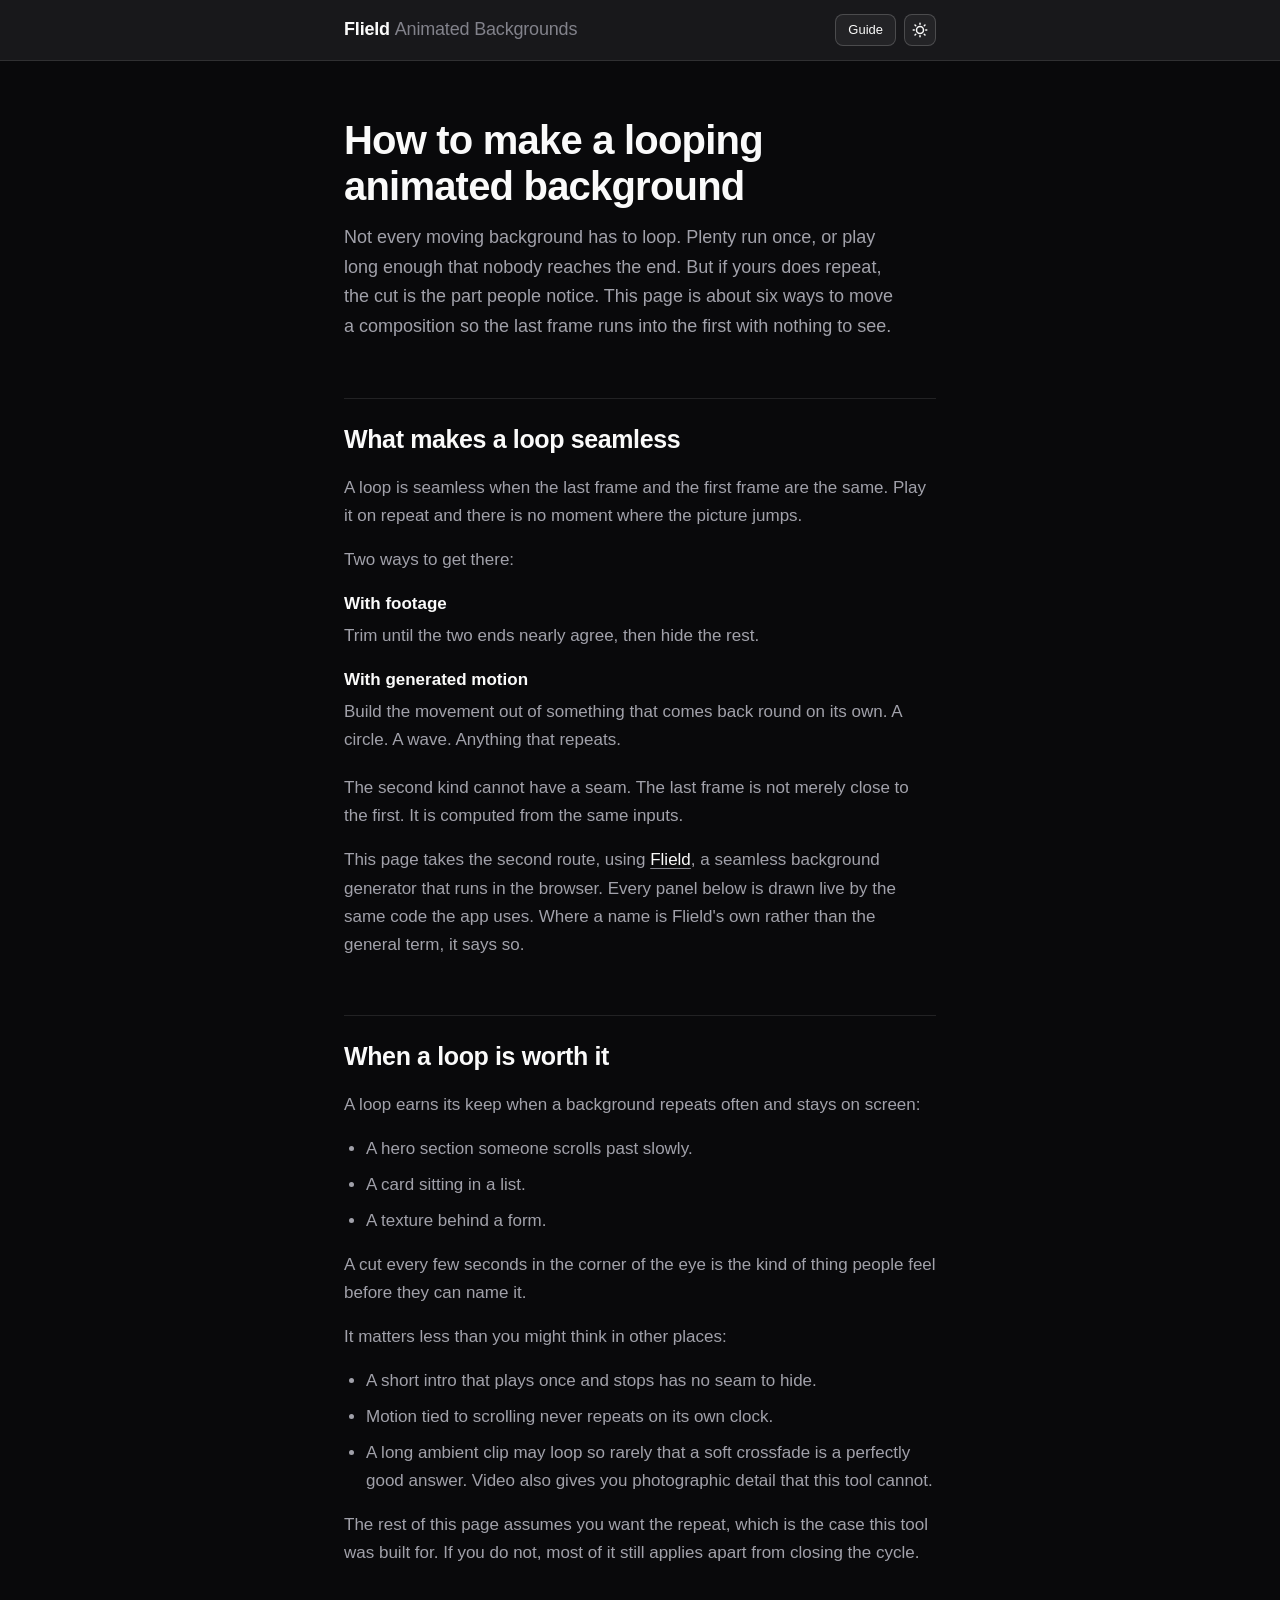
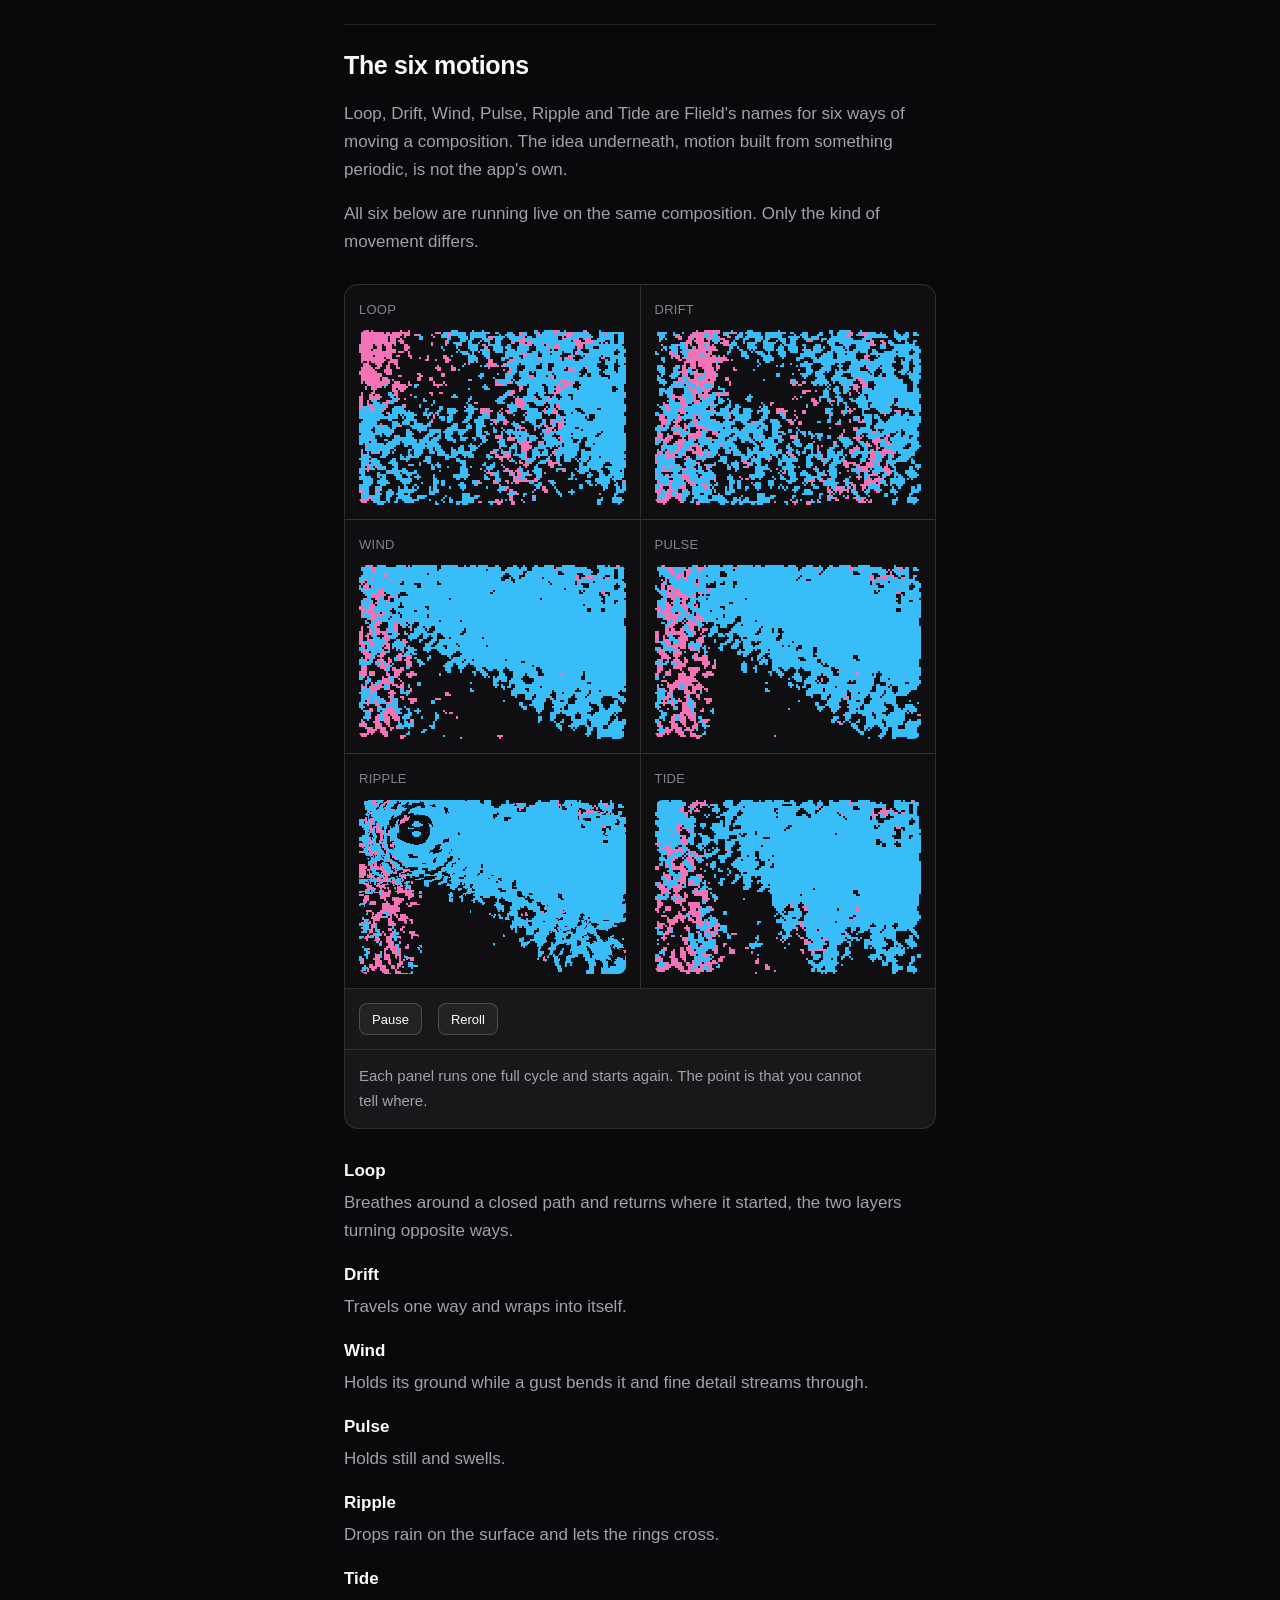
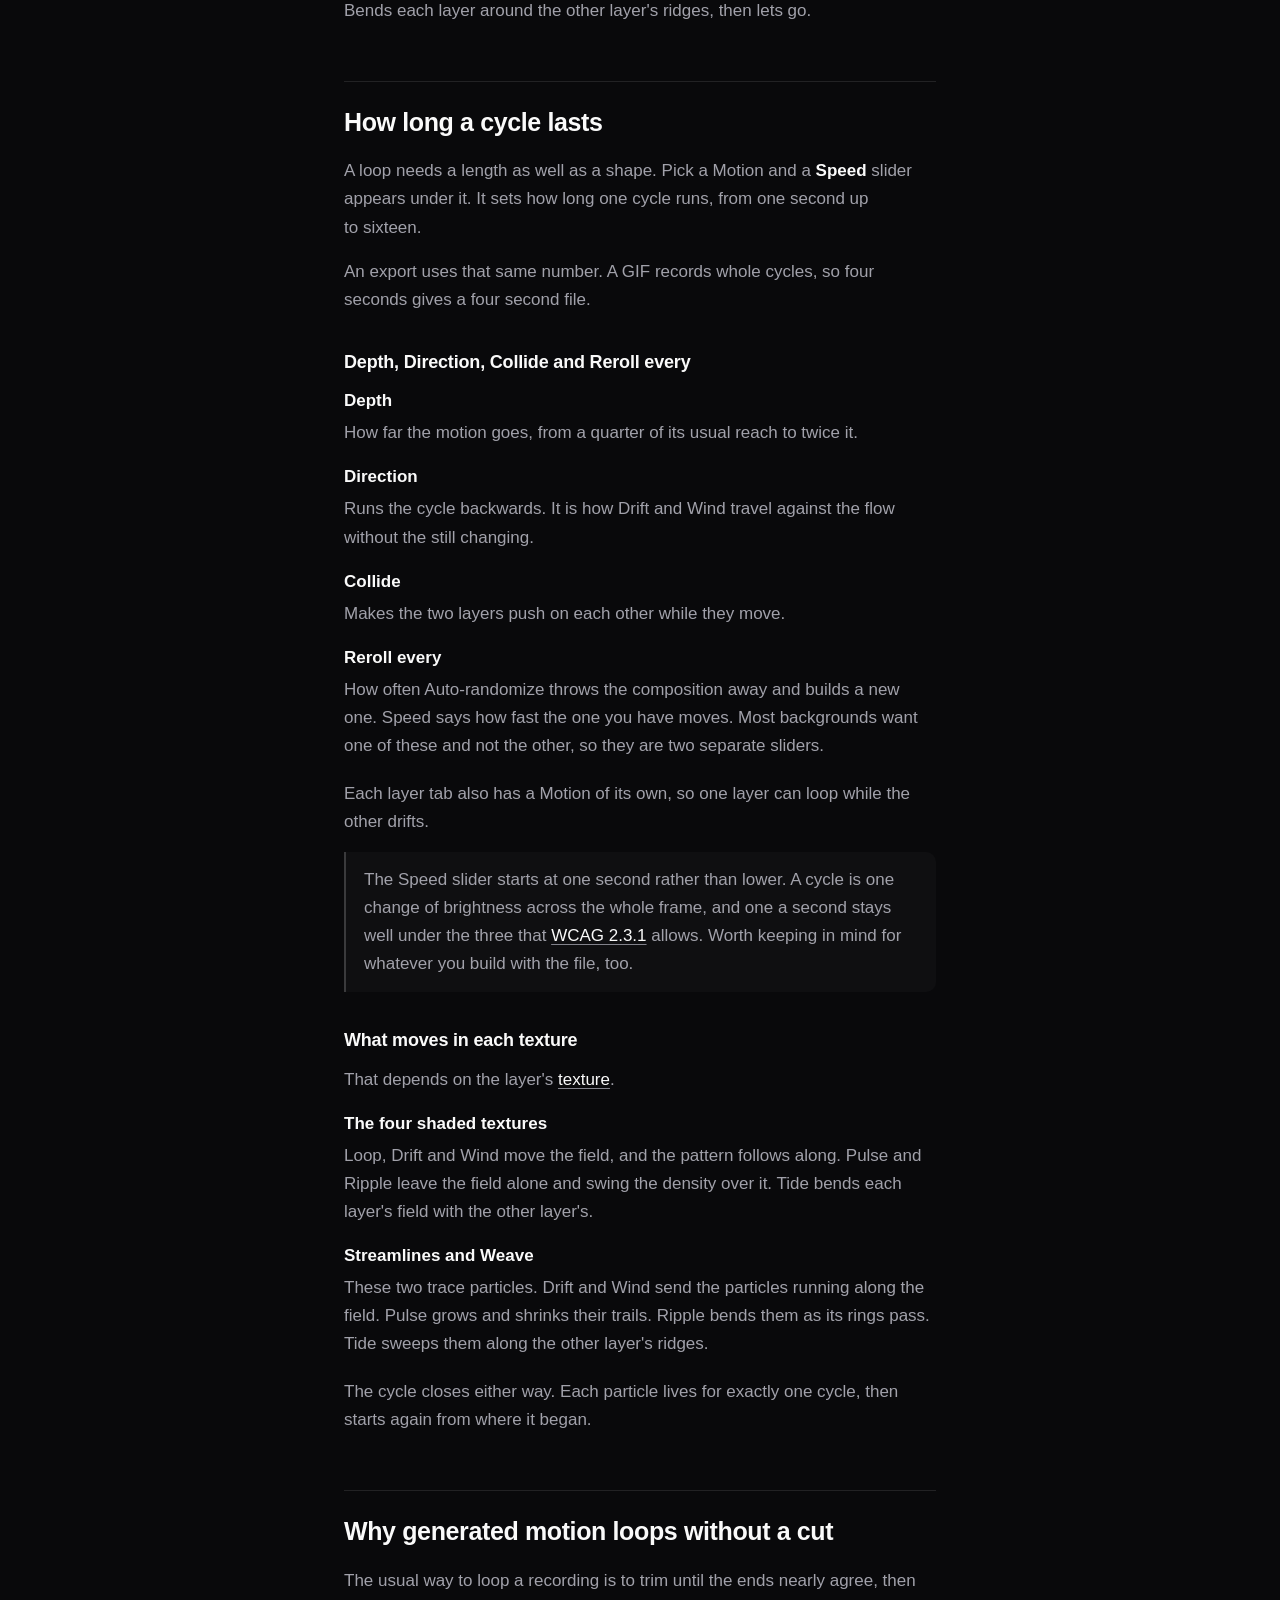
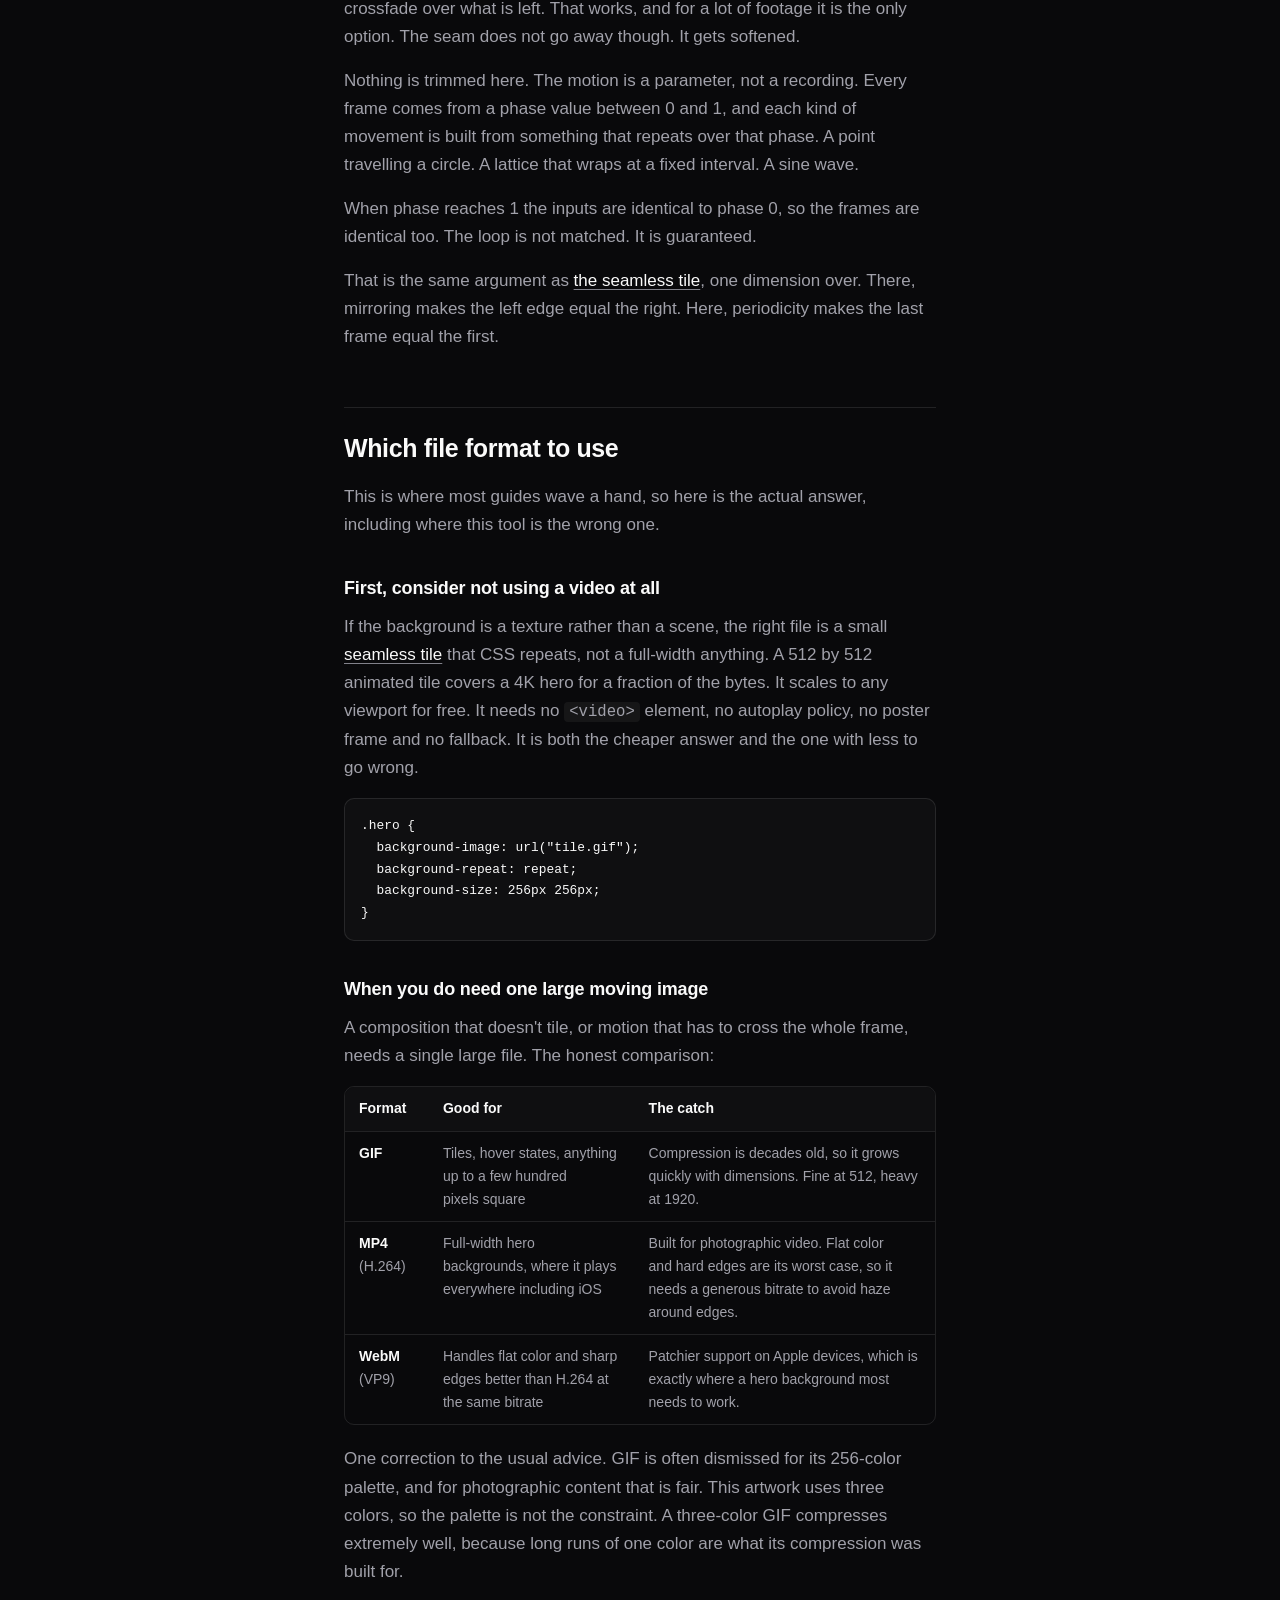
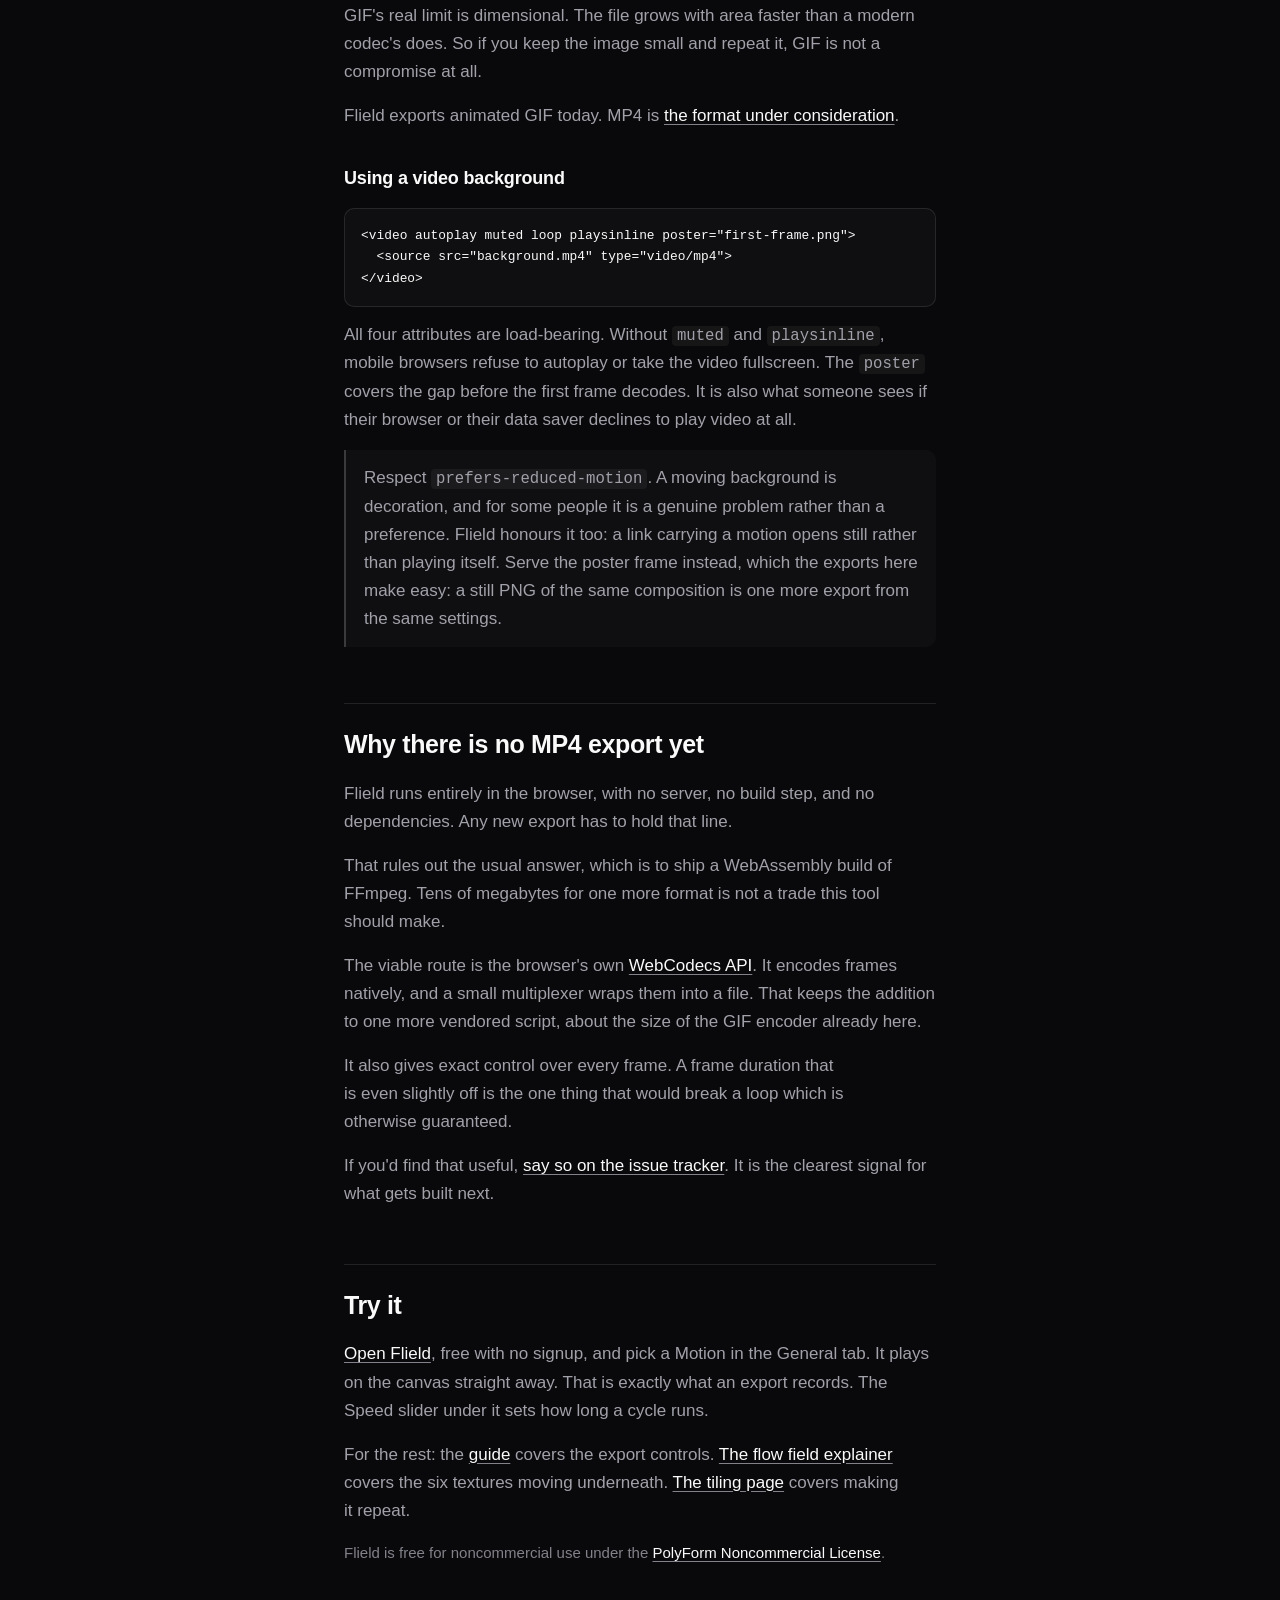
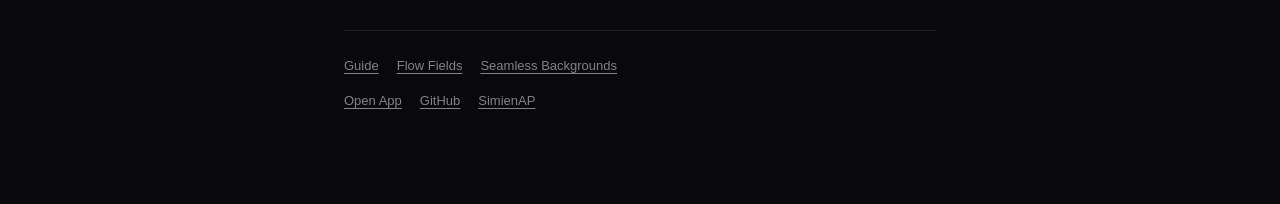
==== animated-backgrounds/index.html @ 8fdc9063 "fix: stop Ripple's drops jumping once a cycle in Reverse Reverse maps the phase to one minus itself," ====
<!doctype html>
<html lang="en">
<head>
  <meta charset="UTF-8" />
  <meta name="viewport" content="width=device-width, initial-scale=1.0" />
  <!-- Above the theme script below, which sets it for the light theme;
       each page's applyTheme keeps it in step with the toggle. -->
  <meta name="theme-color" content="#09090b" />
  <!-- Same contract as the app and the guide: dark by default, light only
       for a visitor who has toggled it, read from the shared flield-theme
       key so the choice carries across pages without a flash. -->
  <script>
    try {
      if (localStorage.getItem("flield-theme") === "light") {
        document.documentElement.setAttribute("data-theme", "light");
        document.querySelector('meta[name="theme-color"]').setAttribute("content", "#f4f4f5");
      }
    } catch (err) {
      // localStorage can be unavailable (private browsing, blocked); dark stays the default.
    }
  </script>
  <title>How to make a looping animated background for a website</title>
  <meta name="description" content="Six kinds of motion that return to their first frame with no cut, when a seamless loop is worth it, and which file format a hero background wants." />
  <link rel="canonical" href="https://flield.com/animated-backgrounds/" />
  <link rel="icon" type="image/svg+xml" href="../favicon.svg" />
  <link rel="apple-touch-icon" sizes="192x192" href="../icon-192.png" />

  <meta property="og:type" content="article" />
  <meta property="og:locale" content="en_US" />
  <meta property="og:url" content="https://flield.com/animated-backgrounds/" />
  <meta property="og:site_name" content="Flield" />
  <meta property="og:title" content="How to make a looping animated background for a website" />
  <meta property="og:description" content="Six kinds of motion that return to their first frame with no cut, when a seamless loop is worth it, and which file format a hero background wants." />
  <meta property="og:image" content="https://flield.com/screenshot.png?v=8" />
  <meta property="og:image:width" content="1200" />
  <meta property="og:image:height" content="900" />
  <meta property="og:image:alt" content="A generated three-color composition in Flield" />
  <meta name="twitter:card" content="summary_large_image" />
  <meta name="twitter:title" content="How to make a looping animated background for a website" />
  <meta name="twitter:description" content="Six kinds of motion that return to their first frame with no cut, when a seamless loop is worth it, and which file format a hero background wants." />
  <meta name="twitter:image" content="https://flield.com/screenshot.png?v=8" />

  <!-- TechArticle, matching the guide and the other explainers, with the
       same about/@id pointing at the app node so a crawler reads one
       entity across the site rather than several unrelated things. -->
  <script type="application/ld+json">
  {
    "@context": "https://schema.org",
    "@type": "TechArticle",
    "@id": "https://flield.com/animated-backgrounds/#article",
    "headline": "How to make a looping animated background for a website",
    "description": "Six kinds of motion that return to their first frame with no cut, when a seamless loop is worth it, and which file format a hero background wants.",
    "url": "https://flield.com/animated-backgrounds/",
    "mainEntityOfPage": "https://flield.com/animated-backgrounds/",
    "about": { "@id": "https://flield.com/#app" },
    "inLanguage": "en",
    "image": "https://flield.com/screenshot.png?v=8",
    "datePublished": "2026-09-13",
    "dateModified": "2026-11-26",
    "proficiencyLevel": "Beginner",
    "author": {
      "@type": "Person",
      "@id": "https://simienap.com/#person",
      "name": "Simien",
      "url": "https://simienap.com",
      "sameAs": ["https://github.com/simien"]
    }
  }
  </script>

  <script type="application/ld+json">
  {
    "@context": "https://schema.org",
    "@type": "BreadcrumbList",
    "itemListElement": [
      {
        "@type": "ListItem",
        "position": 1,
        "name": "Flield",
        "item": "https://flield.com/"
      },
      {
        "@type": "ListItem",
        "position": 2,
        "name": "Animated backgrounds",
        "item": "https://flield.com/animated-backgrounds/"
      }
    ]
  }
  </script>
  <link rel="stylesheet" href="../guide.css?v=11" />
  <style>
    /* The six motions sit in a two-column grid rather than the shared
       .demo-canvases pair, since they are peers being compared rather
       than a before/after. Should the count go odd again, the last one
       takes a full row; draw its canvas twice as wide then, so the
       cells stay the same size. Moves into guide.css if a fourth page
       ever wants it. */
    .motion-grid {
      display: grid;
      grid-template-columns: 1fr 1fr;
      gap: 1px;
      background: var(--border);
    }

    .motion-grid .demo-pane:last-child:nth-child(odd) {
      grid-column: 1 / -1;
    }

    @media (max-width: 520px) {
      .motion-grid { grid-template-columns: 1fr; }
    }
  </style>
</head>
<body>
  <header class="site-header">
    <div class="wrap">
      <a class="wordmark" href="../">Flield <span>Animated Backgrounds</span></a>
      <div class="header-actions">
        <a class="btn" href="../guide/">Guide</a>
        <button type="button" class="btn btn-icon" id="themeToggleBtn" title="Switch to light theme"><svg viewBox="0 0 256 256" width="16" height="16" fill="currentColor" aria-hidden="true"><path d="M116,36V20a12,12,0,0,1,24,0V36a12,12,0,0,1-24,0Zm80,92a68,68,0,1,1-68-68A68.07,68.07,0,0,1,196,128Zm-24,0a44,44,0,1,0-44,44A44.05,44.05,0,0,0,172,128ZM51.51,68.49a12,12,0,1,0,17-17l-12-12a12,12,0,0,0-17,17Zm0,119-12,12a12,12,0,0,0,17,17l12-12a12,12,0,1,0-17-17ZM196,72a12,12,0,0,0,8.49-3.51l12-12a12,12,0,0,0-17-17l-12,12A12,12,0,0,0,196,72Zm8.49,115.51a12,12,0,0,0-17,17l12,12a12,12,0,0,0,17-17ZM48,128a12,12,0,0,0-12-12H20a12,12,0,0,0,0,24H36A12,12,0,0,0,48,128Zm80,80a12,12,0,0,0-12,12v16a12,12,0,0,0,24,0V220A12,12,0,0,0,128,208Zm108-92H220a12,12,0,0,0,0,24h16a12,12,0,0,0,0-24Z"/></svg></button>
      </div>
    </div>
  </header>

  <main class="wrap">
    <h1>How to make a looping animated background</h1>
    <p class="lede">Not every moving background has to loop. Plenty run once, or play long enough that nobody reaches the end. But if yours does repeat, the cut is the part people notice. This page is about six ways to move a composition so the last frame runs into the first with nothing to see.</p>

    <h2 id="definition">What makes a loop seamless</h2>

    <p>A loop is seamless when the last frame and the first frame are the same. Play it on repeat and there is no moment where the picture jumps.</p>

    <p>Two ways to get there:</p>

    <dl>
      <dt>With footage</dt>
      <dd>Trim until the two ends nearly agree, then hide the rest.</dd>
      <dt>With generated motion</dt>
      <dd>Build the movement out of something that comes back round on its own. A circle. A wave. Anything that repeats.</dd>
    </dl>

    <p>The second kind cannot have a seam. The last frame is not merely close to the first. It is computed from the same inputs.</p>

    <p>This page takes the second route, using <a href="../">Flield</a>, a seamless background generator that runs in the browser. Every panel below is drawn live by the same code the app uses. Where a name is Flield's own rather than the general term, it says so.</p>

    <h2 id="whether">When a loop is worth it</h2>

    <p>A loop earns its keep when a background repeats often and stays on screen:</p>

    <ul>
      <li>A hero section someone scrolls past slowly.</li>
      <li>A card sitting in a list.</li>
      <li>A texture behind a form.</li>
    </ul>

    <p>A cut every few seconds in the corner of the eye is the kind of thing people feel before they can name it.</p>

    <p>It matters less than you might think in other places:</p>

    <ul>
      <li>A short intro that plays once and stops has no seam to hide.</li>
      <li>Motion tied to scrolling never repeats on its own clock.</li>
      <li>A long ambient clip may loop so rarely that a soft crossfade is a perfectly good answer. Video also gives you photographic detail that this tool cannot.</li>
    </ul>

    <p>The rest of this page assumes you want the repeat, which is the case this tool was built for. If you do not, most of it still applies apart from closing the cycle.</p>

    <h2 id="motions">The six motions</h2>

    <p>Loop, Drift, Wind, Pulse, Ripple and Tide are Flield's names for six ways of moving a composition. The idea underneath, motion built from something periodic, is not the app's own.</p>

    <p>All six below are running live on the same composition. Only the kind of movement differs.</p>

    <div class="demo">
      <div class="motion-grid">
        <div class="demo-pane">
          <p class="demo-label">Loop</p>
          <canvas id="motion-circle" role="img" aria-label="Loop: one composition playing a full Loop cycle on repeat." width="260" height="170"></canvas>
        </div>
        <div class="demo-pane">
          <p class="demo-label">Drift</p>
          <canvas id="motion-drift" role="img" aria-label="Drift: one composition playing a full Drift cycle on repeat." width="260" height="170"></canvas>
        </div>
        <div class="demo-pane">
          <p class="demo-label">Wind</p>
          <canvas id="motion-wind" role="img" aria-label="Wind: one composition playing a full Wind cycle on repeat." width="260" height="170"></canvas>
        </div>
        <div class="demo-pane">
          <p class="demo-label">Pulse</p>
          <canvas id="motion-pulse" role="img" aria-label="Pulse: one composition playing a full Pulse cycle on repeat." width="260" height="170"></canvas>
        </div>
        <div class="demo-pane">
          <p class="demo-label">Ripple</p>
          <canvas id="motion-ripple" role="img" aria-label="Ripple: one composition playing a full Ripple cycle on repeat." width="260" height="170"></canvas>
        </div>
        <div class="demo-pane">
          <p class="demo-label">Tide</p>
          <canvas id="motion-tide" role="img" aria-label="Tide: one composition playing a full Tide cycle on repeat." width="260" height="170"></canvas>
        </div>
      </div>
      <div class="demo-controls">
        <button type="button" class="btn" id="playBtn">Pause</button>
        <button type="button" class="btn" id="rerollBtn">Reroll</button>
      </div>
      <p class="demo-caption">Each panel runs one full cycle and starts again. The point is that you cannot tell where.</p>
    </div>

    <dl>
      <dt>Loop</dt>
      <dd>Breathes around a closed path and returns where it started, the two layers turning opposite ways.</dd>
      <dt>Drift</dt>
      <dd>Travels one way and wraps into itself.</dd>
      <dt>Wind</dt>
      <dd>Holds its ground while a gust bends it and fine detail streams through.</dd>
      <dt>Pulse</dt>
      <dd>Holds still and swells.</dd>
      <dt>Ripple</dt>
      <dd>Drops rain on the surface and lets the rings cross.</dd>
      <dt>Tide</dt>
      <dd>Bends each layer around the other layer's ridges, then lets go.</dd>
    </dl>

    <h2 id="length">How long a cycle lasts</h2>

    <p>A loop needs a length as well as a shape. Pick a Motion and a <strong>Speed</strong> slider appears under it. It sets how long one cycle runs, from one second up to sixteen.</p>

    <p>An export uses that same number. A GIF records whole cycles, so four seconds gives a four second file.</p>

    <h3>Depth, Direction, Collide and Reroll every</h3>

    <dl>
      <dt>Depth</dt>
      <dd>How far the motion goes, from a quarter of its usual reach to twice it.</dd>
      <dt>Direction</dt>
      <dd>Runs the cycle backwards. It is how Drift and Wind travel against the flow without the still changing.</dd>
      <dt>Collide</dt>
      <dd>Makes the two layers push on each other while they move.</dd>
      <dt>Reroll every</dt>
      <dd>How often Auto-randomize throws the composition away and builds a new one. Speed says how fast the one you have moves. Most backgrounds want one of these and not the other, so they are two separate sliders.</dd>
    </dl>

    <p>Each layer tab also has a Motion of its own, so one layer can loop while the other drifts.</p>

    <div class="note">
      <p>The Speed slider starts at one second rather than lower. A cycle is one change of brightness across the whole frame, and one a second stays well under the three that <a href="https://www.w3.org/WAI/WCAG22/Understanding/three-flashes-or-below-threshold.html" target="_blank" rel="noopener">WCAG 2.3.1</a> allows. Worth keeping in mind for whatever you build with the file, too.</p>
    </div>

    <h3>What moves in each texture</h3>

    <p>That depends on the layer's <a href="../flow-fields/">texture</a>.</p>

    <dl>
      <dt>The four shaded textures</dt>
      <dd>Loop, Drift and Wind move the field, and the pattern follows along. Pulse and Ripple leave the field alone and swing the density over it. Tide bends each layer's field with the other layer's.</dd>
      <dt>Streamlines and Weave</dt>
      <dd>These two trace particles. Drift and Wind send the particles running along the field. Pulse grows and shrinks their trails. Ripple bends them as its rings pass. Tide sweeps them along the other layer's ridges.</dd>
    </dl>

    <p>The cycle closes either way. Each particle lives for exactly one cycle, then starts again from where it began.</p>

    <h2 id="why">Why generated motion loops without a cut</h2>

    <p>The usual way to loop a recording is to trim until the ends nearly agree, then crossfade over what is left. That works, and for a lot of footage it is the only option. The seam does not go away though. It gets softened.</p>

    <p>Nothing is trimmed here. The motion is a parameter, not a recording. Every frame comes from a phase value between 0 and 1, and each kind of movement is built from something that repeats over that phase. A point travelling a circle. A lattice that wraps at a fixed interval. A sine wave.</p>

    <p>When phase reaches 1 the inputs are identical to phase 0, so the frames are identical too. The loop is not matched. It is guaranteed.</p>

    <p>That is the same argument as <a href="../seamless-backgrounds/">the seamless tile</a>, one dimension over. There, mirroring makes the left edge equal the right. Here, periodicity makes the last frame equal the first.</p>

    <h2 id="format">Which file format to use</h2>

    <p>This is where most guides wave a hand, so here is the actual answer, including where this tool is the wrong one.</p>

    <h3>First, consider not using a video at all</h3>

    <p>If the background is a texture rather than a scene, the right file is a small <a href="../seamless-backgrounds/">seamless tile</a> that CSS repeats, not a full-width anything. A 512 by 512 animated tile covers a 4K hero for a fraction of the bytes. It scales to any viewport for free. It needs no <code>&lt;video&gt;</code> element, no autoplay policy, no poster frame and no fallback. It is both the cheaper answer and the one with less to go wrong.</p>

    <pre><code>.hero {
  background-image: url("tile.gif");
  background-repeat: repeat;
  background-size: 256px 256px;
}</code></pre>

    <h3>When you do need one large moving image</h3>

    <p>A composition that doesn't tile, or motion that has to cross the whole frame, needs a single large file. The honest comparison:</p>

    <div class="table-scroll">
      <table>
        <tr>
          <th>Format</th>
          <th>Good for</th>
          <th>The catch</th>
        </tr>
        <tr>
          <td><strong>GIF</strong></td>
          <td>Tiles, hover states, anything up to a few hundred pixels square</td>
          <td>Compression is decades old, so it grows quickly with dimensions. Fine at 512, heavy at 1920.</td>
        </tr>
        <tr>
          <td><strong>MP4</strong> (H.264)</td>
          <td>Full-width hero backgrounds, where it plays everywhere including iOS</td>
          <td>Built for photographic video. Flat color and hard edges are its worst case, so it needs a generous bitrate to avoid haze around edges.</td>
        </tr>
        <tr>
          <td><strong>WebM</strong> (VP9)</td>
          <td>Handles flat color and sharp edges better than H.264 at the same bitrate</td>
          <td>Patchier support on Apple devices, which is exactly where a hero background most needs to work.</td>
        </tr>
      </table>
    </div>

    <p>One correction to the usual advice. GIF is often dismissed for its 256-color palette, and for photographic content that is fair. This artwork uses three colors, so the palette is not the constraint. A three-color GIF compresses extremely well, because long runs of one color are what its compression was built for.</p>

    <p>GIF's real limit is dimensional. The file grows with area faster than a modern codec's does. So if you keep the image small and repeat it, GIF is not a compromise at all.</p>

    <p>Flield exports animated GIF today. MP4 is <a href="#roadmap">the format under consideration</a>.</p>

    <h3>Using a video background</h3>

    <pre><code>&lt;video autoplay muted loop playsinline poster="first-frame.png"&gt;
  &lt;source src="background.mp4" type="video/mp4"&gt;
&lt;/video&gt;</code></pre>

    <p>All four attributes are load-bearing. Without <code>muted</code> and <code>playsinline</code>, mobile browsers refuse to autoplay or take the video fullscreen. The <code>poster</code> covers the gap before the first frame decodes. It is also what someone sees if their browser or their data saver declines to play video at all.</p>

    <div class="note">
      <p>Respect <code>prefers-reduced-motion</code>. A moving background is decoration, and for some people it is a genuine problem rather than a preference. Flield honours it too: a link carrying a motion opens still rather than playing itself. Serve the poster frame instead, which the exports here make easy: a still PNG of the same composition is one more export from the same settings.</p>
    </div>

    <h2 id="roadmap">Why there is no MP4 export yet</h2>

    <p>Flield runs entirely in the browser, with no server, no build step, and no dependencies. Any new export has to hold that line.</p>

    <p>That rules out the usual answer, which is to ship a WebAssembly build of FFmpeg. Tens of megabytes for one more format is not a trade this tool should make.</p>

    <p>The viable route is the browser's own <a href="https://developer.mozilla.org/en-US/docs/Web/API/WebCodecs_API" target="_blank" rel="noopener">WebCodecs API</a>. It encodes frames natively, and a small multiplexer wraps them into a file. That keeps the addition to one more vendored script, about the size of the GIF encoder already here.</p>

    <p>It also gives exact control over every frame. A frame duration that is even slightly off is the one thing that would break a loop which is otherwise guaranteed.</p>

    <p>If you'd find that useful, <a href="https://github.com/simien/Flield/issues" target="_blank" rel="noopener">say so on the issue tracker</a>. It is the clearest signal for what gets built next.</p>

    <h2 id="try">Try it</h2>

    <p><a href="../">Open Flield</a>, free with no signup, and pick a Motion in the General tab. It plays on the canvas straight away. That is exactly what an export records. The Speed slider under it sets how long a cycle runs.</p>

    <p>For the rest: the <a href="../guide/">guide</a> covers the export controls. <a href="../flow-fields/">The flow field explainer</a> covers the six textures moving underneath. <a href="../seamless-backgrounds/">The tiling page</a> covers making it repeat.</p>

    <p class="meta">Flield is free for noncommercial use under the <a href="https://github.com/simien/Flield/blob/main/LICENSE.md" target="_blank" rel="noopener">PolyForm Noncommercial License</a>.</p>

  </main>

  <footer class="wrap">
    <div class="site-footer">
      <div class="site-footer-row">
        <a href="../guide/">Guide</a>
        <a href="../flow-fields/">Flow Fields</a>
        <a href="../seamless-backgrounds/">Seamless Backgrounds</a>
      </div>
      <div class="site-footer-row">
        <a href="../">Open App</a>
        <a href="https://github.com/simien/Flield" target="_blank" rel="noopener">GitHub</a>
        <a href="https://simienap.com" target="_blank" rel="noopener">SimienAP</a>
      </div>
    </div>
  </footer>

  <script src="../generator.js?v=15"></script>
  <script>
    // Phosphor's own path data, the same two glyphs and the same
    // flield-theme key the app and the guide use, so a choice made on any
    // page carries to the others and looks identical there.
    const ICONS = {
      sun: "M116,36V20a12,12,0,0,1,24,0V36a12,12,0,0,1-24,0Zm80,92a68,68,0,1,1-68-68A68.07,68.07,0,0,1,196,128Zm-24,0a44,44,0,1,0-44,44A44.05,44.05,0,0,0,172,128ZM51.51,68.49a12,12,0,1,0,17-17l-12-12a12,12,0,0,0-17,17Zm0,119-12,12a12,12,0,0,0,17,17l12-12a12,12,0,1,0-17-17ZM196,72a12,12,0,0,0,8.49-3.51l12-12a12,12,0,0,0-17-17l-12,12A12,12,0,0,0,196,72Zm8.49,115.51a12,12,0,0,0-17,17l12,12a12,12,0,0,0,17-17ZM48,128a12,12,0,0,0-12-12H20a12,12,0,0,0,0,24H36A12,12,0,0,0,48,128Zm80,80a12,12,0,0,0-12,12v16a12,12,0,0,0,24,0V220A12,12,0,0,0,128,208Zm108-92H220a12,12,0,0,0,0,24h16a12,12,0,0,0,0-24Z",
      moon: "M236.37,139.4a12,12,0,0,0-12-3A84.07,84.07,0,0,1,119.6,31.59a12,12,0,0,0-15-15A108.86,108.86,0,0,0,49.69,55.07,108,108,0,0,0,136,228a107.09,107.09,0,0,0,64.93-21.69,108.86,108.86,0,0,0,38.44-54.94A12,12,0,0,0,236.37,139.4Zm-49.88,47.74A84,84,0,0,1,68.86,69.51,84.93,84.93,0,0,1,92.27,48.29Q92,52.13,92,56A108.12,108.12,0,0,0,200,164q3.87,0,7.71-.27A84.79,84.79,0,0,1,186.49,187.14Z",
    };

    function iconSvg(name) {
      return `<svg viewBox="0 0 256 256" width="16" height="16" fill="currentColor" aria-hidden="true"><path d="${ICONS[name]}"/></svg>`;
    }

    const THEME_KEY = "flield-theme";
    const themeToggleBtn = document.getElementById("themeToggleBtn");
    const playBtn = document.getElementById("playBtn");

    const MODES = ["circle", "drift", "wind", "pulse", "ripple", "tide"];
    const BLOCK = 2;
    // One cycle per this many milliseconds, matching the app's own slowest
    // comfortable reading of a loop rather than racing through it.
    const CYCLE_MS = 6000;
    // Regenerating six grids per frame is the expensive part, so the demos
    // step at a fixed rate well below the display's, which reads as smooth
    // for motion this slow and leaves the page responsive.
    const FPS = 20;

    let seed = "motion";
    let playing = true;
    let rafId = null;
    let lastStep = 0;
    let phase = 0;

    function paletteFor() {
      const styles = getComputedStyle(document.documentElement);
      return {
        bg: styles.getPropertyValue("--well").trim() || "#0f0f11",
        a: "#38bdf8",
        b: "#f472b6",
      };
    }

    function layerFor(suffix, color, density, overrides) {
      return Object.assign({
        seed: seed + suffix,
        color,
        density,
        fieldStrength: 0.5,
        fieldScale: 110,
        flowAngle: 25,
        flowStretch: 4,
        fieldOctaves: 2,
        symmetry: "none",
        smoothPasses: 1,
      }, overrides);
    }

    function paintMode(mode, loopPhase) {
      const canvas = document.getElementById("motion-" + mode);
      if (!canvas) return;
      const palette = paletteFor();
      const options = {
        width: canvas.width,
        height: canvas.height,
        blockSize: BLOCK,
        bgColor: palette.bg,
        layerA: layerFor("-a", palette.a, 0.4),
        layerB: layerFor("-b", palette.b, 0.22, { fieldScale: 80, flowAngle: 100 }),
        shapeMask: "none",
        loopMode: mode,
        loopPhase,
      };
      const { gridA, gridB, cols, rows, warp } = generate(options);
      renderToCanvas(canvas, {
        ...options,
        colorA: options.layerA.color,
        colorB: options.layerB.color,
        gridA,
        gridB,
        cols,
        rows,
        warp,
      });
    }

    function paintAll(loopPhase) {
      for (const mode of MODES) paintMode(mode, loopPhase);
    }

    function tick(now) {
      rafId = requestAnimationFrame(tick);
      if (now - lastStep < 1000 / FPS) return;
      lastStep = now;
      // Phase is taken from the clock rather than incremented, so a frame
      // the browser skipped doesn't slow the cycle down.
      phase = (now % CYCLE_MS) / CYCLE_MS;
      paintAll(phase);
    }

    function start() {
      if (rafId !== null) return;
      playing = true;
      playBtn.textContent = "Pause";
      lastStep = 0;
      rafId = requestAnimationFrame(tick);
    }

    function stop() {
      if (rafId !== null) cancelAnimationFrame(rafId);
      rafId = null;
      playing = false;
      playBtn.textContent = "Play";
    }

    playBtn.addEventListener("click", () => (playing ? stop() : start()));

    document.getElementById("rerollBtn").addEventListener("click", () => {
      seed = Math.random().toString(36).slice(2);
      paintAll(phase);
    });

    // A page of six moving canvases is exactly what this setting is for.
    // One frame each, no animation, and the Play button still works for
    // anyone who wants it anyway.
    const reduceMotion = window.matchMedia("(prefers-reduced-motion: reduce)");

    // Nothing renders while the tab is hidden; there is no reason to
    // regenerate six grids a visitor can't see.
    document.addEventListener("visibilitychange", () => {
      if (document.hidden) {
        if (rafId !== null) cancelAnimationFrame(rafId);
        rafId = null;
      } else if (playing && !reduceMotion.matches) {
        lastStep = 0;
        rafId = requestAnimationFrame(tick);
      }
    });

    function applyTheme(isLight) {
      if (isLight) {
        document.documentElement.setAttribute("data-theme", "light");
      } else {
        document.documentElement.removeAttribute("data-theme");
      }
      // The browser chrome follows the page ground: --bg in each theme.
      document.querySelector('meta[name="theme-color"]').setAttribute("content", isLight ? "#f4f4f5" : "#09090b");
      themeToggleBtn.innerHTML = iconSvg(isLight ? "moon" : "sun");
      themeToggleBtn.title = isLight ? "Switch to dark theme" : "Switch to light theme";
      // The demos paint their own background color, so a still page still
      // needs one repaint to follow the theme.
      paintAll(phase);
    }

    themeToggleBtn.addEventListener("click", () => {
      const isLight = document.documentElement.getAttribute("data-theme") !== "light";
      applyTheme(isLight);
      try {
        localStorage.setItem(THEME_KEY, isLight ? "light" : "dark");
      } catch (err) {
        // localStorage can be unavailable (private browsing, blocked); the
        // toggle still works for this page load, just won't persist.
      }
    });

    applyTheme(document.documentElement.getAttribute("data-theme") === "light");

    if (reduceMotion.matches) {
      playing = false;
      playBtn.textContent = "Play";
    } else {
      start();
    }
  </script>
  <!-- Cloudflare Web Analytics: the same manual snippet as the app page,
       since the edge injects nothing into a Worker's static assets. -->
  <script type='module' src='https://static.cloudflareinsights.com/beacon.min.js' data-cf-beacon='{"token": "d0b20fbf211d45efb84596a5f93dd3d1"}'></script>
</body>
</html>
---- guide.css ----
/* The guide is a scrolling document, so it can't share style.css: that
   file puts display:flex, height:100vh, and overflow:hidden on body for
   the app's fixed, non-scrolling viewport. What it borrows instead is the
   token block below, copied from style.css's :root so the pages read
   as one site. Only the tokens this page actually uses are copied, which
   keeps the drift surface small; if a value changes there, change it here
   too, with one deliberate exception noted on the grays below. Same rule
   as the app: dark is the default regardless of the
   system setting, and light applies only when the toggle has written
   data-theme="light" (see the blocking script in this page's head, which
   reads the same flield-theme key the app writes). */
:root {
  color-scheme: dark;
  --bg: #09090b;
  --well: #0f0f11;
  --panel: #18181b;
  --muted: #27272a;
  --border: rgba(255, 255, 255, 0.1);
  --border-strong: rgba(255, 255, 255, 0.18);
  --input: rgba(255, 255, 255, 0.05);
  --text: #fafafa;
  /* The two grays are the one place this block deliberately departs from
     style.css, and they are set per theme rather than swapped between the
     two. A document page puts muted text on --bg; the app puts it on a
     --panel that is pure white in light, which buys contrast this file
     does not get. Against #f4f4f5, style.css's pair measures 4.40:1 and
     2.33:1, both under AA. Swapping one ramp between the themes cannot
     fix it, because each theme wants the gray moved the opposite way
     (style.css says the same, beside .section-title). So each theme names
     its own, off the Zinc ramp where it has to be, landing both on about
     7:1 for body text and 5:1 for the quieter roles. Re-measure against
     --bg, not --panel, if either moves. */
  --text-muted: #a1a1aa;   /* 7.76:1 on --bg */
  --text-subtle: #82828b;  /* 5.22:1 on --bg */
  --primary: #e4e4e7;
  --radius-sm: 8px;
  --radius: 10px;
  --radius-lg: 14px;
  /* Shared by the header's padding and the contents menu's offset, so the
     menu keeps clearing the header's bottom border if this ever changes. */
  --header-pad-y: 14px;
}

:root[data-theme="light"] {
  color-scheme: light;
  --bg: #f4f4f5;
  --well: #fafafa;
  --panel: #ffffff;
  --muted: #f4f4f5;
  --border: #e4e4e7;
  --border-strong: #d4d4d8;
  --input: #ffffff;
  --text: #09090b;
  --text-muted: #52525b;   /* 7.03:1 on --bg */
  --text-subtle: #68686f;  /* 5.03:1 on --bg */
  --primary: #18181b;
}

* {
  box-sizing: border-box;
}

body {
  margin: 0;
  font-family: -apple-system, BlinkMacSystemFont, "Segoe UI", Inter, Roboto, sans-serif;
  -webkit-font-smoothing: antialiased;
  -moz-osx-font-smoothing: grayscale;
  background: var(--bg);
  color: var(--text);
  font-size: 17px;
  line-height: 1.65;
}

/* One column, capped at a comfortable measure. The app is edge to edge by
   necessity; prose shouldn't be. This width holds a line to roughly 70
   characters at the 17px base, the range prose is easiest to read in; it
   was 90 at the first pass, which is well past comfortable. */
.wrap {
  max-width: 640px;
  margin: 0 auto;
  padding: 0 24px 96px;
}

/* The footer follows <main> rather than sitting inside it, so the page
   has a footer landmark. It takes the column's bottom padding with it,
   which keeps the spacing what it was. */
main.wrap {
  padding-bottom: 0;
}

/* Site header: the wordmark returns to the app, which is the only
   navigation a document page needs. */
.site-header {
  border-bottom: 1px solid var(--border);
  background: var(--panel);
  position: sticky;
  top: 0;
  z-index: 10;
}

.site-header .wrap {
  /* Positioning context for the contents menu on narrow screens, where it
     spans the header's gutters instead of hanging off its button. */
  position: relative;
  padding: var(--header-pad-y) 24px;
  display: flex;
  align-items: center;
  justify-content: space-between;
  gap: 16px;
}

.wordmark {
  font-size: 18px;
  font-weight: 650;
  letter-spacing: -0.01em;
  color: var(--text);
  text-decoration: none;
}

.wordmark span {
  color: var(--text-subtle);
  font-weight: 500;
}

.header-actions {
  display: flex;
  align-items: center;
  gap: 8px;
}

/* Fixed height rather than padding alone: these are inline-flex, so a
   button holding a 16px icon sizes to the icon while a text-only one sizes
   to the 1.65 line-height it inherits from body, and the two come out
   several pixels apart. 32px and 0 12px are the app's own button metrics
   (see .controls button in style.css), so the pages match. */
.btn {
  display: inline-flex;
  align-items: center;
  justify-content: center;
  gap: 6px;
  height: 32px;
  padding: 0 12px;
  font-size: 13px;
  font-weight: 500;
  font-family: inherit;
  border-radius: var(--radius-sm);
  border: 1px solid var(--border-strong);
  background: var(--input);
  color: var(--text);
  text-decoration: none;
  cursor: pointer;
  white-space: nowrap;
}

@media (hover: hover) {
  .btn:hover {
    background: var(--muted);
  }
}

/* A select wearing .btn takes --input, which is translucent white, and
   Windows paints the popup list from that: composited over a light
   popup base it lands on white under near-white text, and the list
   reads as blank until an entry is highlighted. Same fix as the app's
   selects in style.css. */
.btn option {
  background-color: var(--panel);
  color: var(--text);
}

.btn-primary {
  background: var(--primary);
  border-color: var(--primary);
  color: var(--bg);
}

@media (hover: hover) {
  .btn-primary:hover {
    opacity: 0.9;
    background: var(--primary);
  }
}

h1, h2, h3 {
  /* Short blocks, so even line lengths matter more than orphan avoidance. */
  text-wrap: balance;
}

/* The header is sticky, so an anchor jump would otherwise park the heading
   underneath it. Clears its height plus the h2 border and padding. */
h2[id], h3[id] {
  scroll-margin-top: 88px;
}

html {
  scroll-behavior: smooth;
}

@media (prefers-reduced-motion: reduce) {
  html {
    scroll-behavior: auto;
  }
  .nav-toc-caret {
    transition: none;
  }
}

h1 {
  font-size: clamp(30px, 5vw, 40px);
  line-height: 1.15;
  letter-spacing: -0.02em;
  margin: 56px 0 14px;
}

.lede {
  font-size: 18px;
  color: var(--text-muted);
  margin: 0 0 40px;
  text-wrap: balance;
}

h2 {
  font-size: 25px;
  letter-spacing: -0.015em;
  margin: 56px 0 14px;
  padding-top: 20px;
  border-top: 1px solid var(--border);
}

h3 {
  font-size: 18px;
  letter-spacing: -0.01em;
  margin: 34px 0 10px;
}

p, li, td, dd {
  color: var(--text-muted);
  /* Keeps a line's last word from being left alone on a line of its own.
     Ignored by browsers that don't support it, which just wrap as before. */
  text-wrap: pretty;
}

p {
  margin: 0 0 16px;
}

strong {
  color: var(--text);
  font-weight: 600;
}

/* Secondary detail: an enumeration a reader scans rather than reads, set
   down a step so it doesn't compete with the paragraph it follows. */
.meta {
  font-size: 15px;
  color: var(--text-subtle);
}

a {
  color: var(--text);
  text-decoration-color: var(--text-subtle);
  text-underline-offset: 3px;
}

a:hover {
  text-decoration-color: var(--text);
}

ul, ol {
  padding-left: 22px;
  margin: 0 0 16px;
}

li {
  margin-bottom: 8px;
}

/* A term and what it means, for the pairs that a table dresses up too much
   and a paragraph buries. No indent on the description: at this measure the
   bold term is enough to separate the two, and a hanging indent only costs
   line length. */
dl {
  margin: 0 0 20px;
}

dt {
  color: var(--text);
  font-weight: 600;
  margin-top: 16px;
}

dt:first-child {
  margin-top: 0;
}

dd {
  margin: 4px 0 0;
}

/* Contents popover. The header's .wrap is the positioning context, so the
   menu hangs off the button without any measuring in script. */
.nav-toc {
  position: relative;
}

.btn-icon {
  width: 32px;
  padding: 0;
}

.nav-toc-caret {
  opacity: 0.6;
  transition: transform 0.15s ease;
}

#tocBtn[aria-expanded="true"] .nav-toc-caret {
  transform: rotate(180deg);
}

.nav-toc-menu {
  position: absolute;
  top: calc(100% + var(--header-pad-y) + 8px);
  right: 0;
  z-index: 20;
  min-width: 264px;
  max-height: min(70vh, 460px);
  overflow-y: auto;
  padding: 6px;
  background: var(--panel);
  border: 1px solid var(--border-strong);
  border-radius: var(--radius);
  box-shadow: 0 12px 32px rgba(0, 0, 0, 0.35);
}

.nav-toc-menu ul {
  list-style: none;
  padding: 0;
  margin: 0;
}

.nav-toc-menu li {
  margin: 0;
}

.nav-toc-menu a {
  display: block;
  padding: 7px 10px;
  border-radius: var(--radius-sm);
  font-size: 14px;
  color: var(--text-muted);
  text-decoration: none;
}

@media (hover: hover) {
  .nav-toc-menu a:hover {
    background: var(--muted);
    color: var(--text);
  }
}

/* Filled in by the scroll spy, so the menu says where you are as well as
   where you can go. */
.nav-toc-menu a[aria-current="true"] {
  background: var(--input);
  color: var(--text);
  font-weight: 550;
}

/* Below this the header runs out of room for four controls. GitHub is the
   one to drop: the page footer carries the same link.

   The menu also stops hanging off its button here. Anchored to the button,
   a menu wider than the button's distance from the right edge runs off the
   left of the screen; anchored to the header it spans gutter to gutter
   instead, which is also the easier tap target. */
@media (max-width: 600px) {
  .btn-github {
    display: none;
  }
  .nav-toc {
    position: static;
  }
  .nav-toc-menu {
    top: calc(100% + 8px);
    left: 24px;
    right: 24px;
    width: auto;
    min-width: 0;
  }
}

@media (max-width: 420px) {
  .nav-toc-label {
    display: none;
  }
}

/* Figures. Every image declares its intrinsic size in the markup, so the
   aspect-ratio box is reserved before the bytes arrive and nothing below
   jumps as they land. */
.shot {
  margin: 0 0 32px;
}

.shot img {
  display: block;
  width: 100%;
  height: auto;
  border: 1px solid var(--border);
  border-radius: var(--radius);
  background: var(--well);
}

/* A motion clip opens on a still with its Play over the corner (see
   .clip-play in guide/index.html). The button takes the panel rather
   than .btn's --input, which is translucent and would let the artwork
   show through the label. */
.clip-frame {
  position: relative;
}

.clip-play {
  position: absolute;
  left: 12px;
  bottom: 12px;
  background: var(--panel);
  box-shadow: 0 1px 2px rgba(0, 0, 0, 0.3);
}

@media (hover: hover) {
  .clip-play:hover {
    background: var(--muted);
  }
}

.shot figcaption {
  margin-top: 10px;
  font-size: 14px;
  color: var(--text-subtle);
  text-wrap: pretty;
}

.shot figcaption strong {
  color: var(--text-muted);
}

/* Stacked rather than side by side: at this column width a three-up row
   would leave each clip near 190px across, too small to read the motion
   these are here to show. */
.shot-row {
  margin: 0 0 12px;
}

/* Tables carry a lot of this guide's comparisons, so they get the panel
   surface and a header that holds while the row list runs long. */
.table-scroll {
  overflow-x: auto;
  margin: 0 0 20px;
  border: 1px solid var(--border);
  border-radius: var(--radius);
}

table {
  border-collapse: collapse;
  width: 100%;
  font-size: 14px;
}

th, td {
  text-align: left;
  padding: 10px 14px;
  border-bottom: 1px solid var(--border);
  color: var(--text-muted);
  vertical-align: top;
}

/* Tables used to hold a 420px minimum and scroll sideways in their box
   below it. Every one fits a phone column without it, so a phone reads
   them whole; the cells give up some padding there to leave the text
   more room. */
@media (max-width: 480px) {
  th, td {
    padding: 10px 10px;
  }
}

th {
  background: var(--well);
  color: var(--text);
  font-weight: 600;
  white-space: nowrap;
}

tr:last-child td {
  border-bottom: 0;
}

/* A control's on-screen name, matching the .ui-ref treatment the in-app
   tutorial uses for the same purpose. Where the real control carries an
   icon, the chip carries the same one, so a reader can match the sentence
   to the button without a screenshot for every reference. Inline-flex so
   icon and label sit on a shared baseline box; the em-based size keeps the
   glyph tied to the surrounding text rather than to a fixed pixel value. */
.ui-ref {
  display: inline-flex;
  align-items: center;
  gap: 4px;
  padding: 1px 6px;
  border: 1px solid var(--border-strong);
  border-radius: 6px;
  background: var(--input);
  color: var(--text);
  font-size: 0.88em;
  font-weight: 500;
  white-space: nowrap;
  vertical-align: baseline;
}

.ui-ref-icon {
  width: 1.05em;
  height: 1.05em;
  flex-shrink: 0;
  opacity: 0.85;
}

/* The help button shows only its glyph, so its chip does too. */
.ui-ref-icon-only {
  padding: 2px 4px;
}

.note {
  border-left: 2px solid var(--border-strong);
  background: var(--well);
  border-radius: 0 var(--radius) var(--radius) 0;
  padding: 14px 18px;
  margin: 0 0 20px;
}

.note p:last-child {
  margin-bottom: 0;
}

/* 404. Centered in the viewport rather than sitting under the header like
   a document, since there is nothing to scroll. */
.notfound {
  min-height: calc(100vh - 200px);
  display: flex;
  flex-direction: column;
  justify-content: center;
  align-items: flex-start;
  max-width: 30em;
}

.notfound-code {
  font-size: 13px;
  font-weight: 600;
  letter-spacing: 0.12em;
  color: var(--text-subtle);
  margin: 0 0 8px;
}

.notfound h1 {
  margin: 0 0 14px;
}

.notfound-actions {
  display: flex;
  flex-wrap: wrap;
  gap: 10px;
  margin: 10px 0 28px;
}

.notfound code {
  font-size: 0.92em;
  padding: 1px 5px;
  border: 1px solid var(--border);
  border-radius: 5px;
  background: var(--input);
  color: var(--text-muted);
}

.site-footer {
  border-top: 1px solid var(--border);
  margin-top: 64px;
  padding-top: 24px;
  display: flex;
  flex-direction: column;
  gap: 14px;
  font-size: 13px;
  color: var(--text-subtle);
}

/* Two rows, the other pages above the site's own links. Someone who has
   reached the bottom of a page is looking for the next one to read, and
   in a single line those sat among GitHub and a personal site. */
.site-footer-row {
  display: flex;
  flex-wrap: wrap;
  gap: 8px 18px;
}

.site-footer a {
  color: var(--text-subtle);
}

@media (hover: hover) {
  .site-footer a:hover {
    color: var(--text);
  }
}

/* Matches the app: keep the keyboard ring consistent across every page. */
a:focus-visible,
button:focus-visible {
  outline: 2px solid var(--text-subtle);
  outline-offset: 2px;
  border-radius: 4px;
}

/* Demo furniture for the explainer pages (flow-fields, seamless-backgrounds),
   which run the real generator on the page rather than showing a screenshot.
   Lives here rather than in either page so the two can't drift apart, same
   reason the token block at the top of this file is copied once. */
  .demo {
    margin: 28px 0;
    border: 1px solid var(--border);
    border-radius: var(--radius-lg);
    background: var(--panel);
    overflow: hidden;
  }

  .demo-canvases {
    display: grid;
    grid-template-columns: 1fr 1fr;
    gap: 1px;
    background: var(--border);
  }

  @media (max-width: 520px) {
    .demo-canvases { grid-template-columns: 1fr; }
  }

  .demo-pane {
    background: var(--well);
    padding: 14px;
  }

  .demo-pane canvas {
    display: block;
    width: 100%;
    height: auto;
    border-radius: var(--radius-sm);
    /* The art is cell-based; smoothing it on upscale would blur exactly
       the edges the page is about. */
    image-rendering: pixelated;
  }

  .demo-label {
    margin: 0 0 10px;
    font-size: 13px;
    letter-spacing: 0.02em;
    text-transform: uppercase;
    color: var(--text-subtle);
  }

  .demo-controls {
    display: flex;
    flex-wrap: wrap;
    align-items: center;
    gap: 16px;
    padding: 14px;
    border-top: 1px solid var(--border);
  }

  .demo-control {
    display: flex;
    align-items: center;
    gap: 10px;
    flex: 1 1 200px;
  }

  .demo-control label {
    font-size: 14px;
    color: var(--text-muted);
    white-space: nowrap;
  }

  .demo-control input[type="range"] {
    flex: 1;
    accent-color: var(--text);
    min-width: 90px;
  }

  .demo-value {
    font-variant-numeric: tabular-nums;
    font-size: 14px;
    color: var(--text-subtle);
    min-width: 3.5em;
    text-align: right;
  }

  .demo-caption {
    margin: 0;
    padding: 14px;
    border-top: 1px solid var(--border);
    font-size: 15px;
    color: var(--text-muted);
  }

  pre {
    background: var(--well);
    border: 1px solid var(--border);
    border-radius: var(--radius);
    padding: 16px;
    overflow-x: auto;
    font-size: 14px;
    line-height: 1.55;
  }

  code {
    font-family: ui-monospace, SFMono-Regular, Menlo, Consolas, monospace;
    font-size: 0.92em;
  }

  p > code, li > code {
    background: var(--input);
    border-radius: 4px;
    padding: 1px 5px;
  }
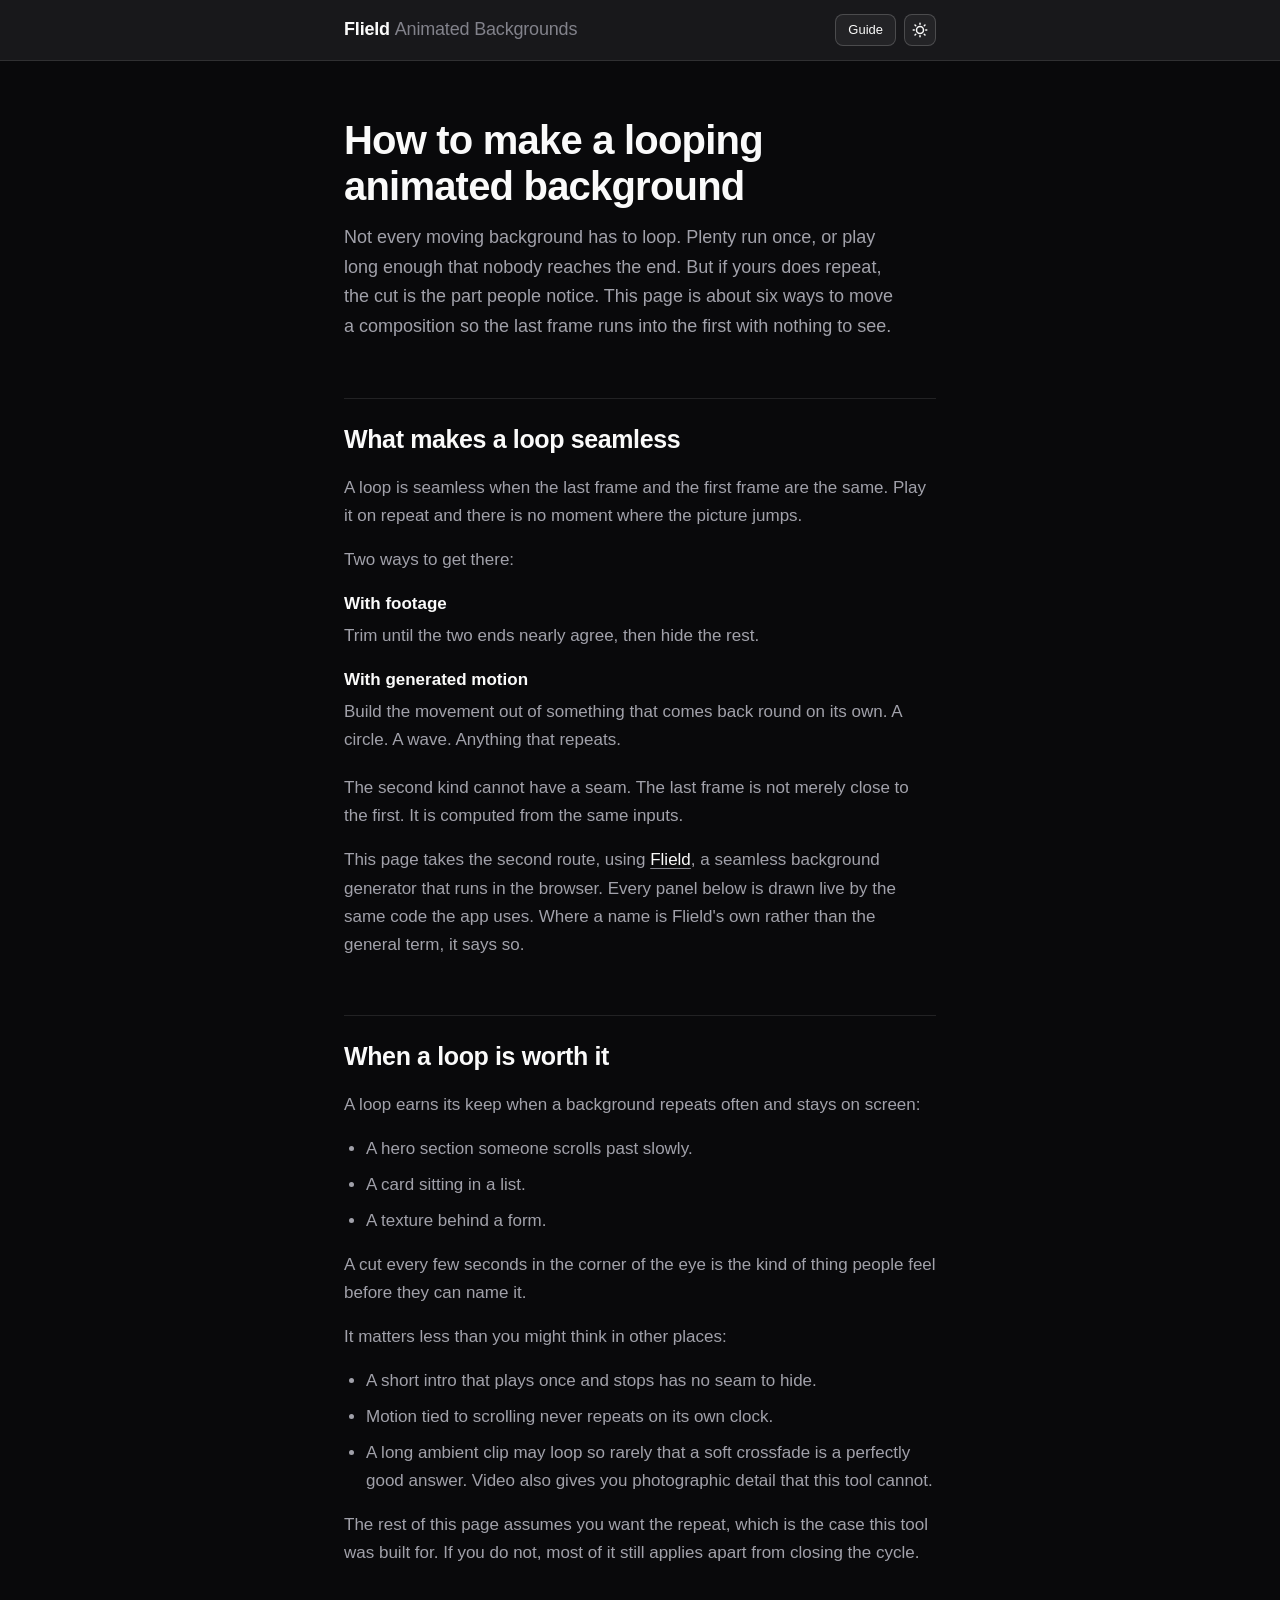
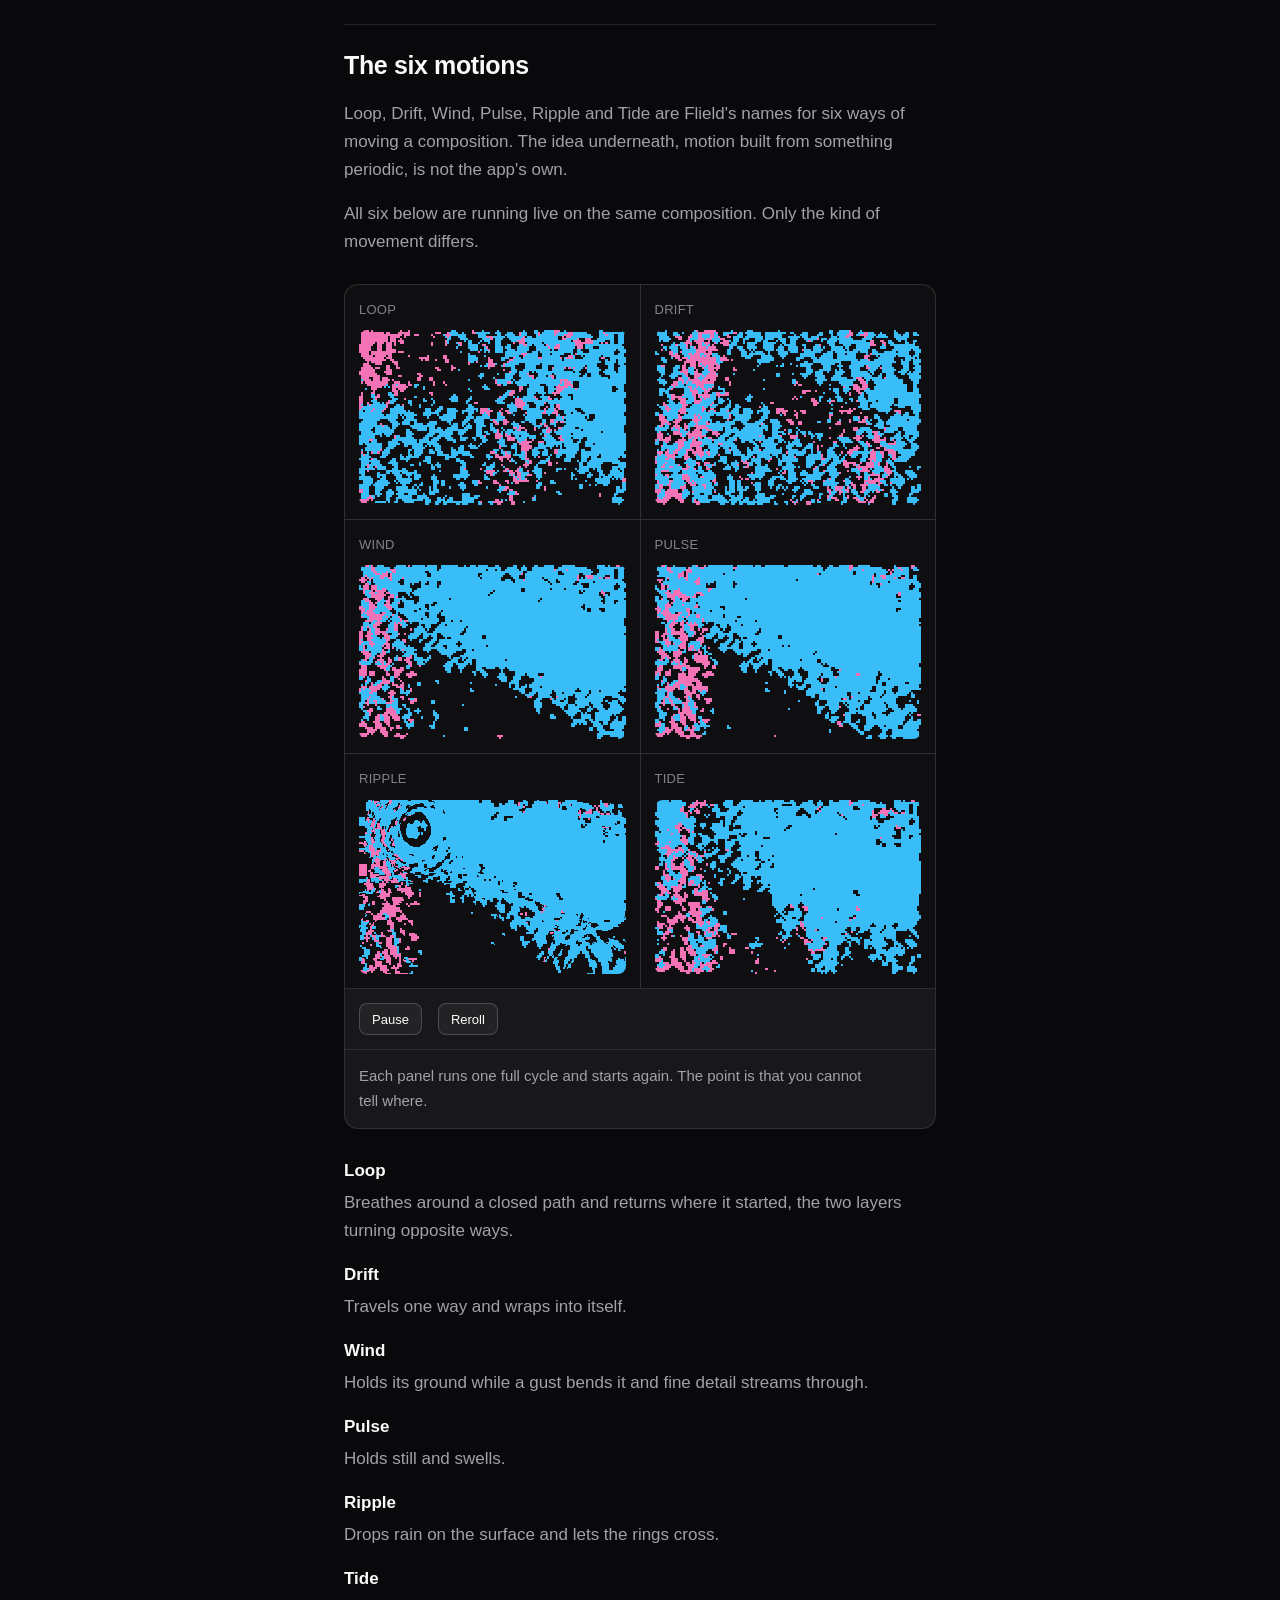
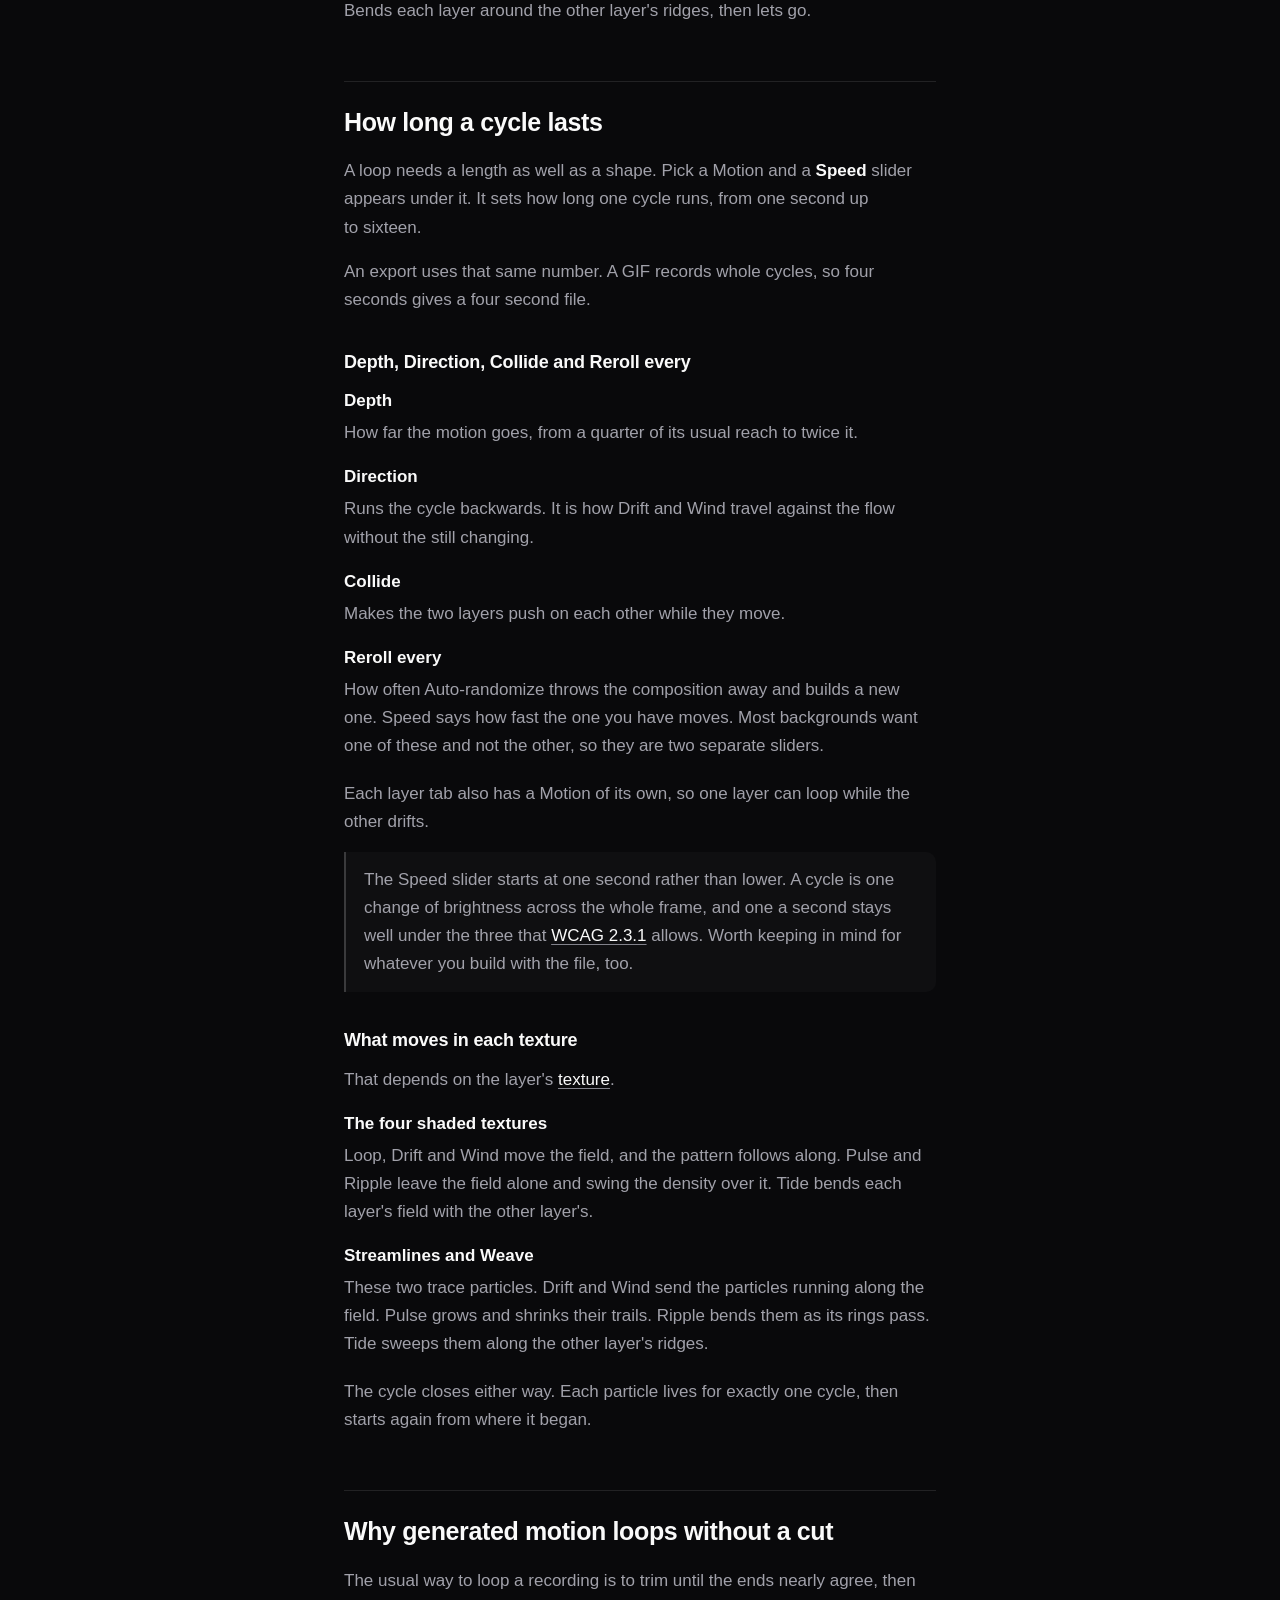
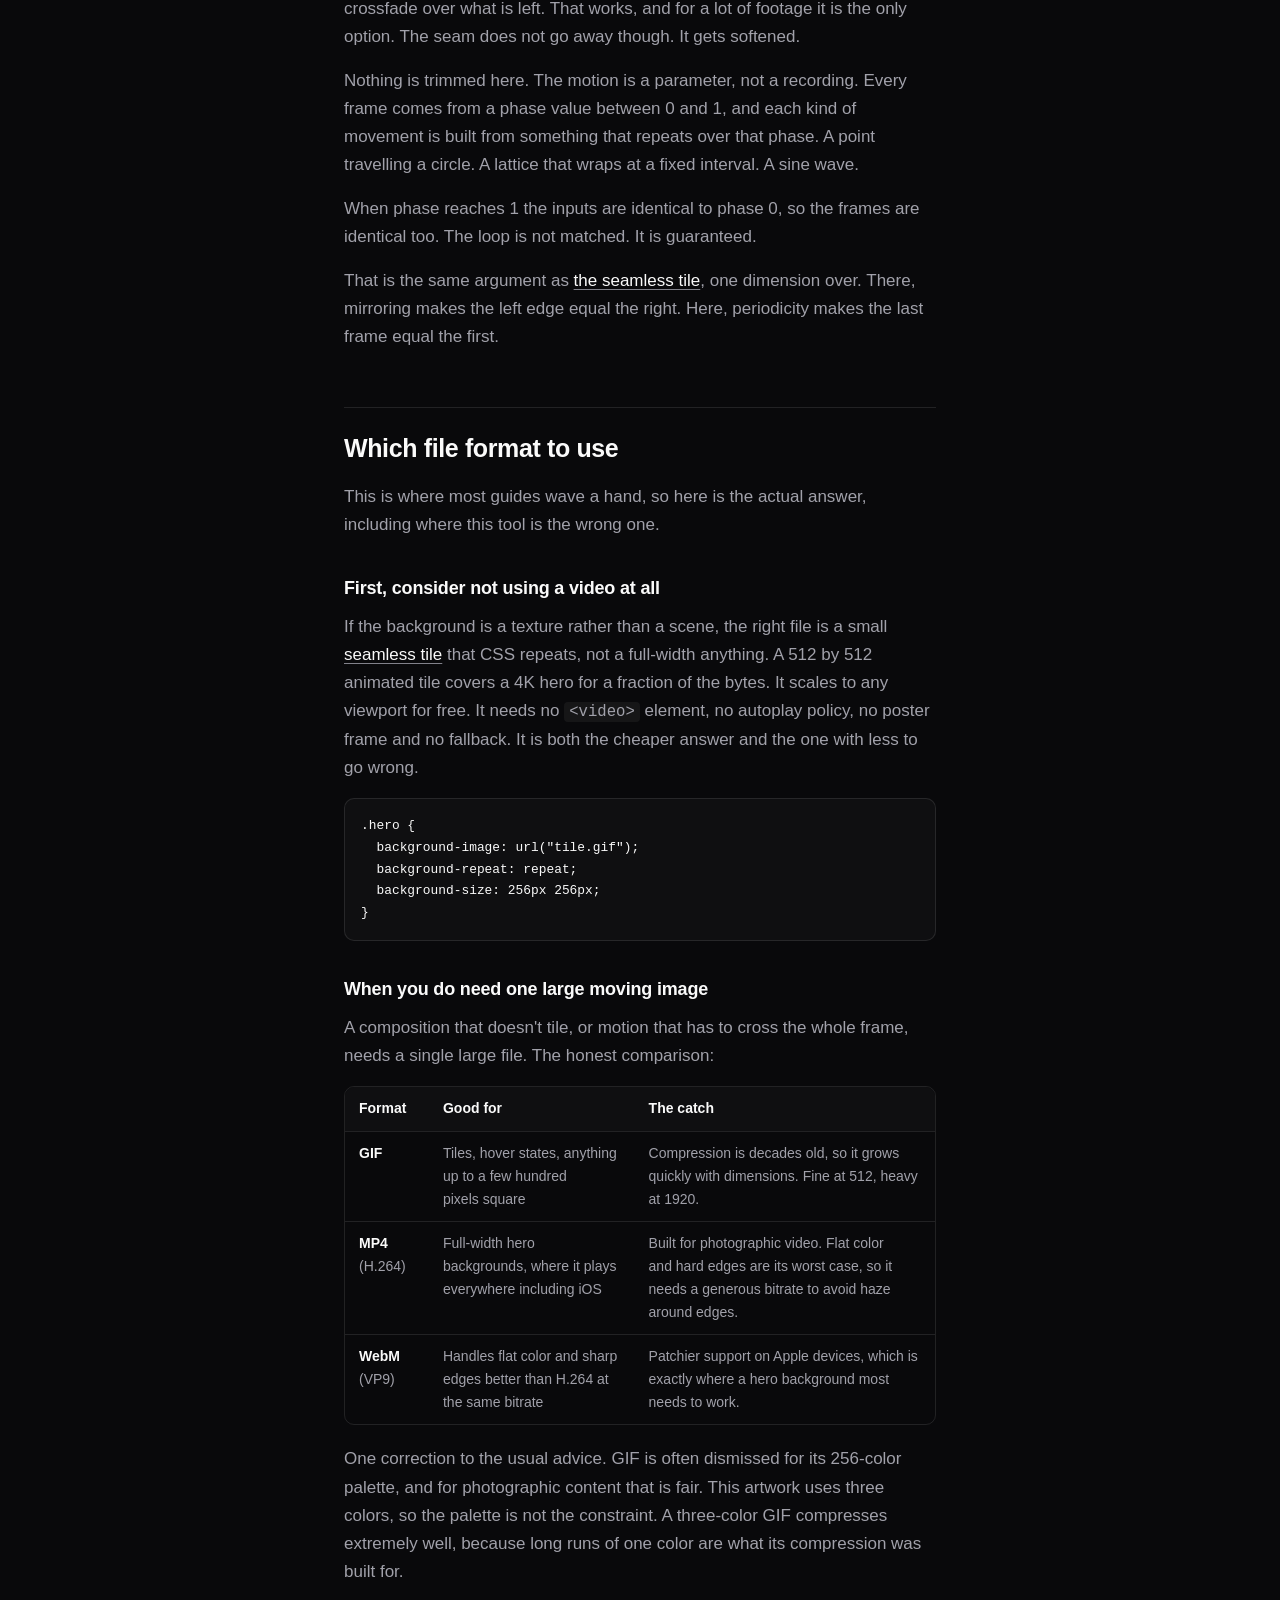
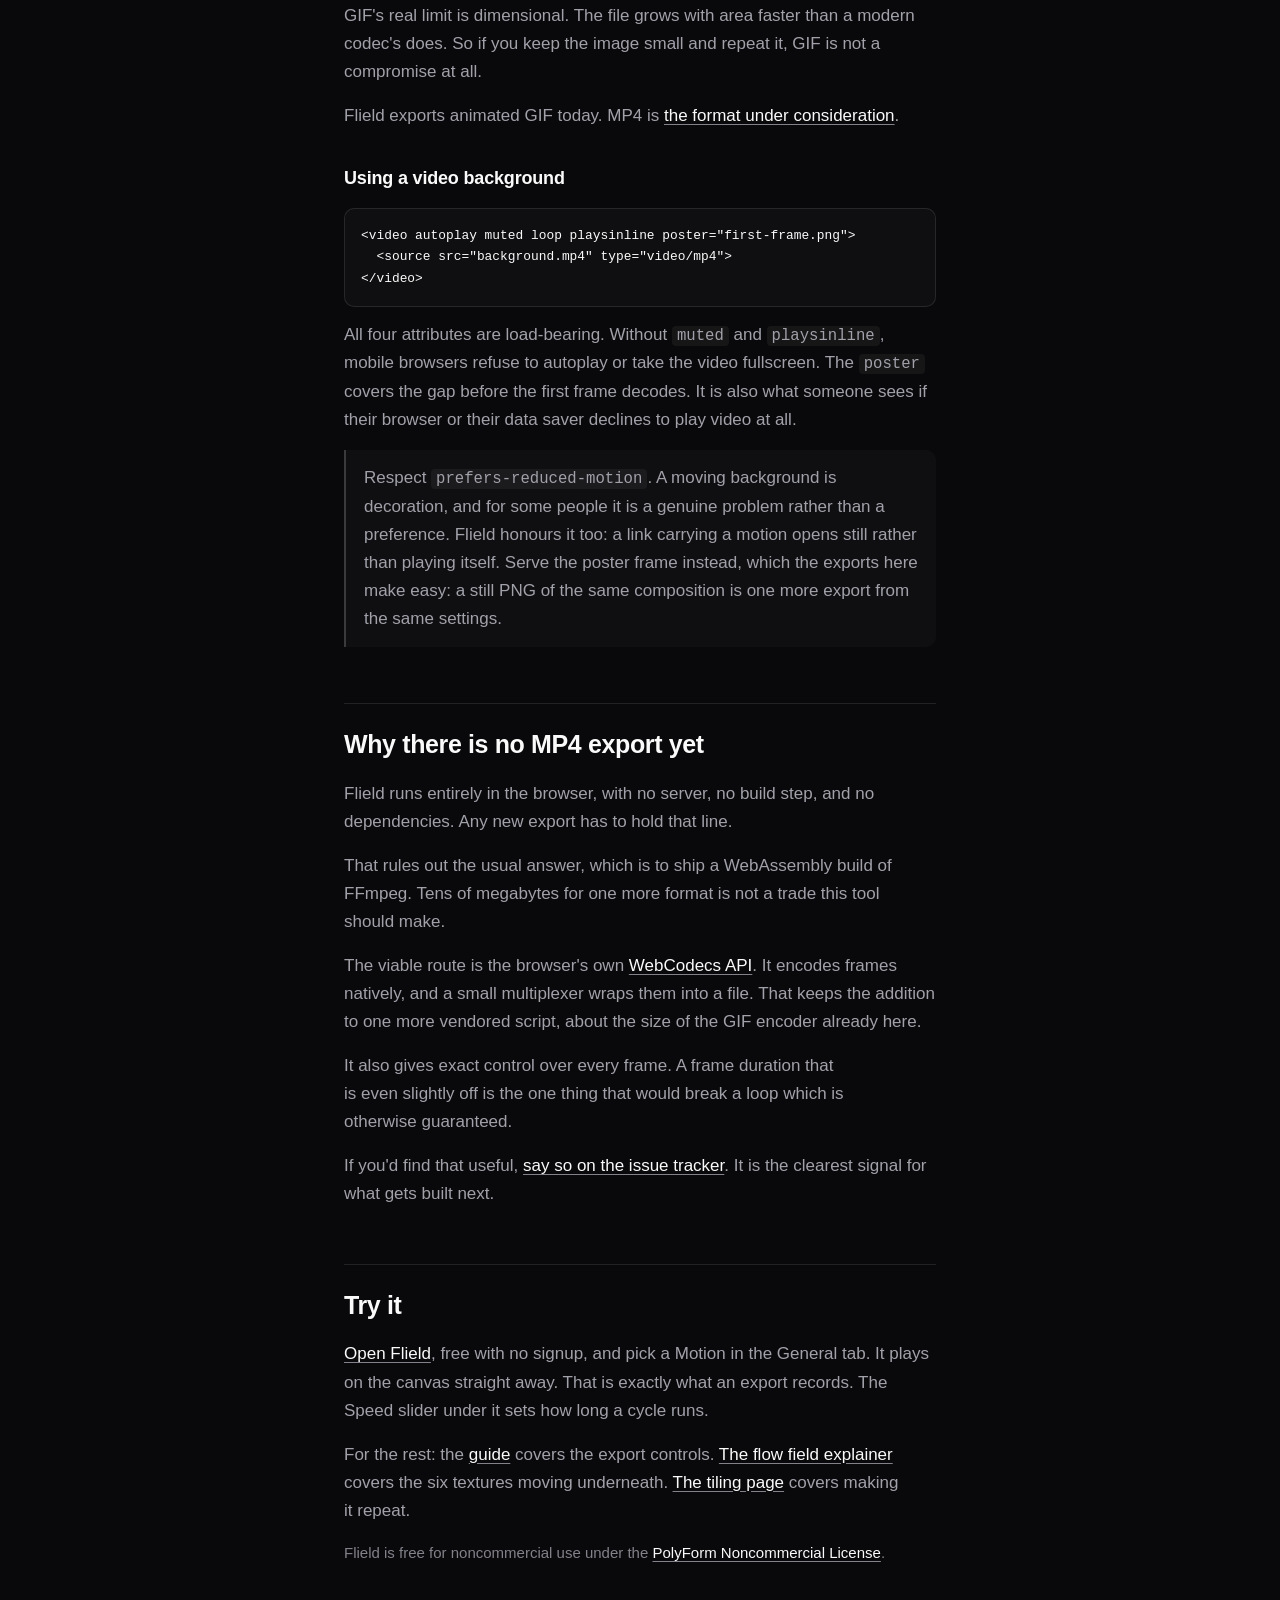
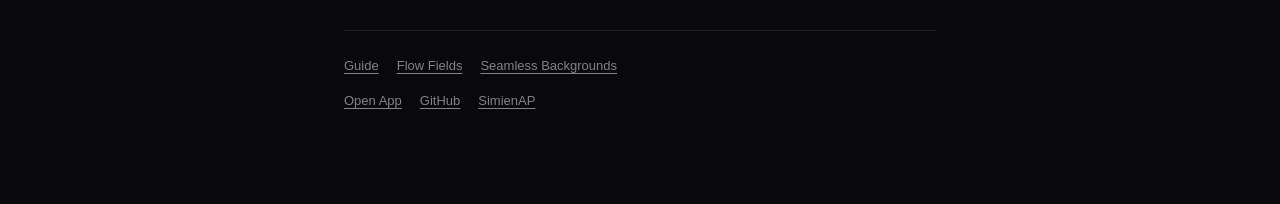
==== commit 951c5486: "docs: correct fifteen comments that contradicted the code Ten in the app and five in the generator, " ====
--- a/animated-backgrounds/index.html
+++ b/animated-backgrounds/index.html
@@ -367,7 +367,7 @@
     </div>
   </footer>
 
-  <script src="../generator.js?v=15"></script>
+  <script src="../generator.js?v=16"></script>
   <script>
     // Phosphor's own path data, the same two glyphs and the same
     // flield-theme key the app and the guide use, so a choice made on any
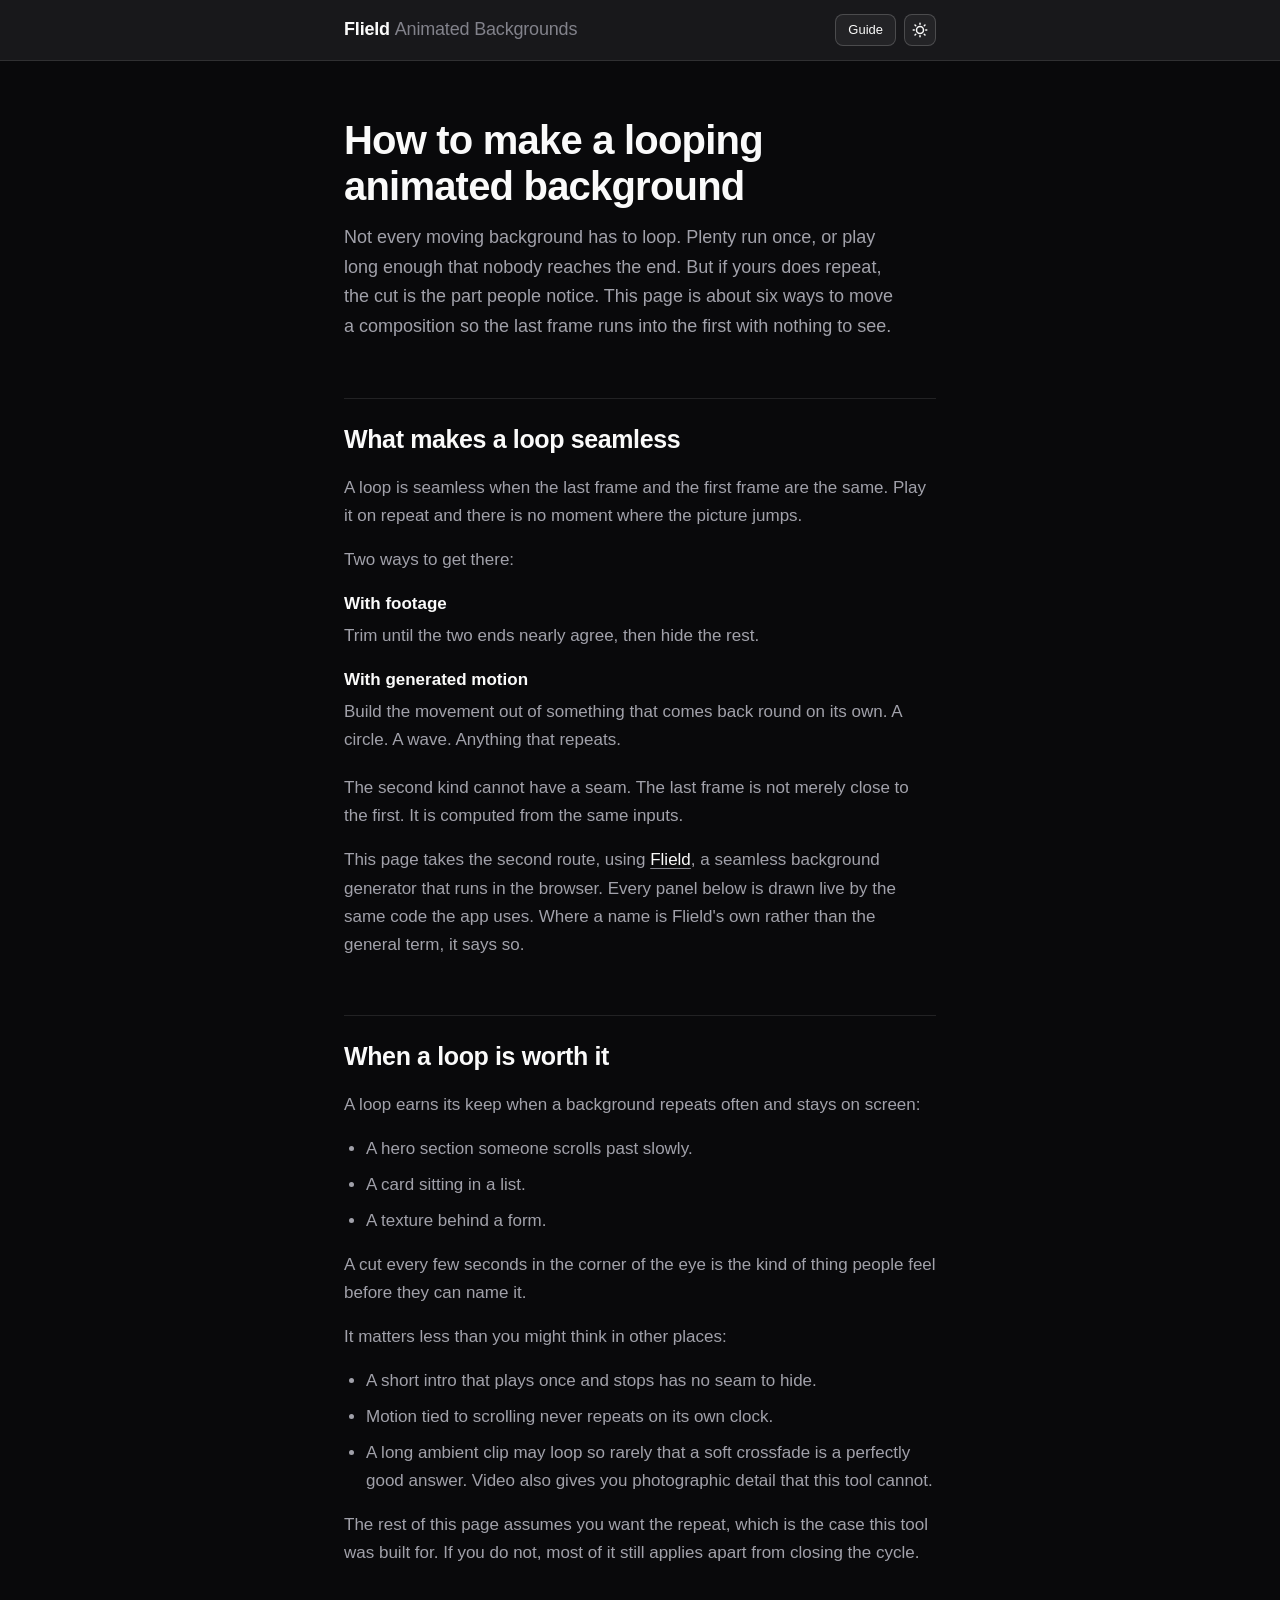
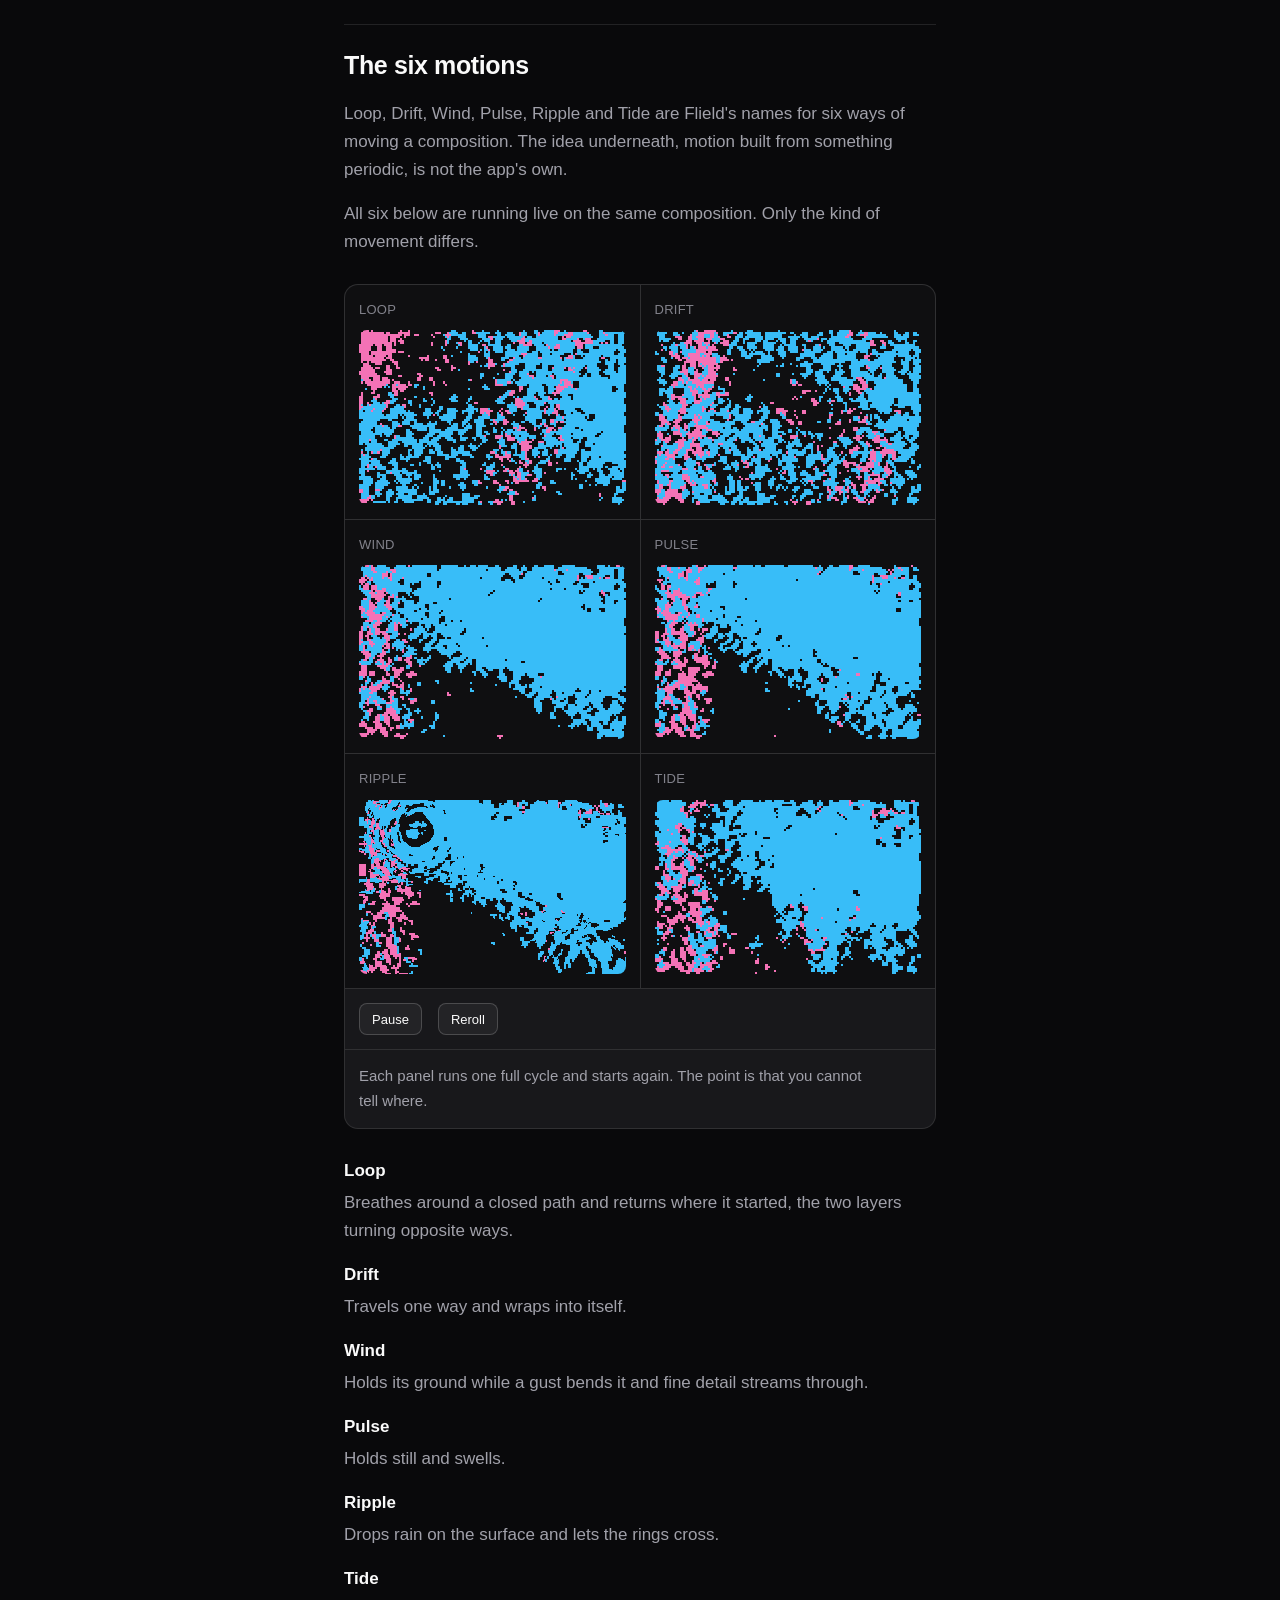
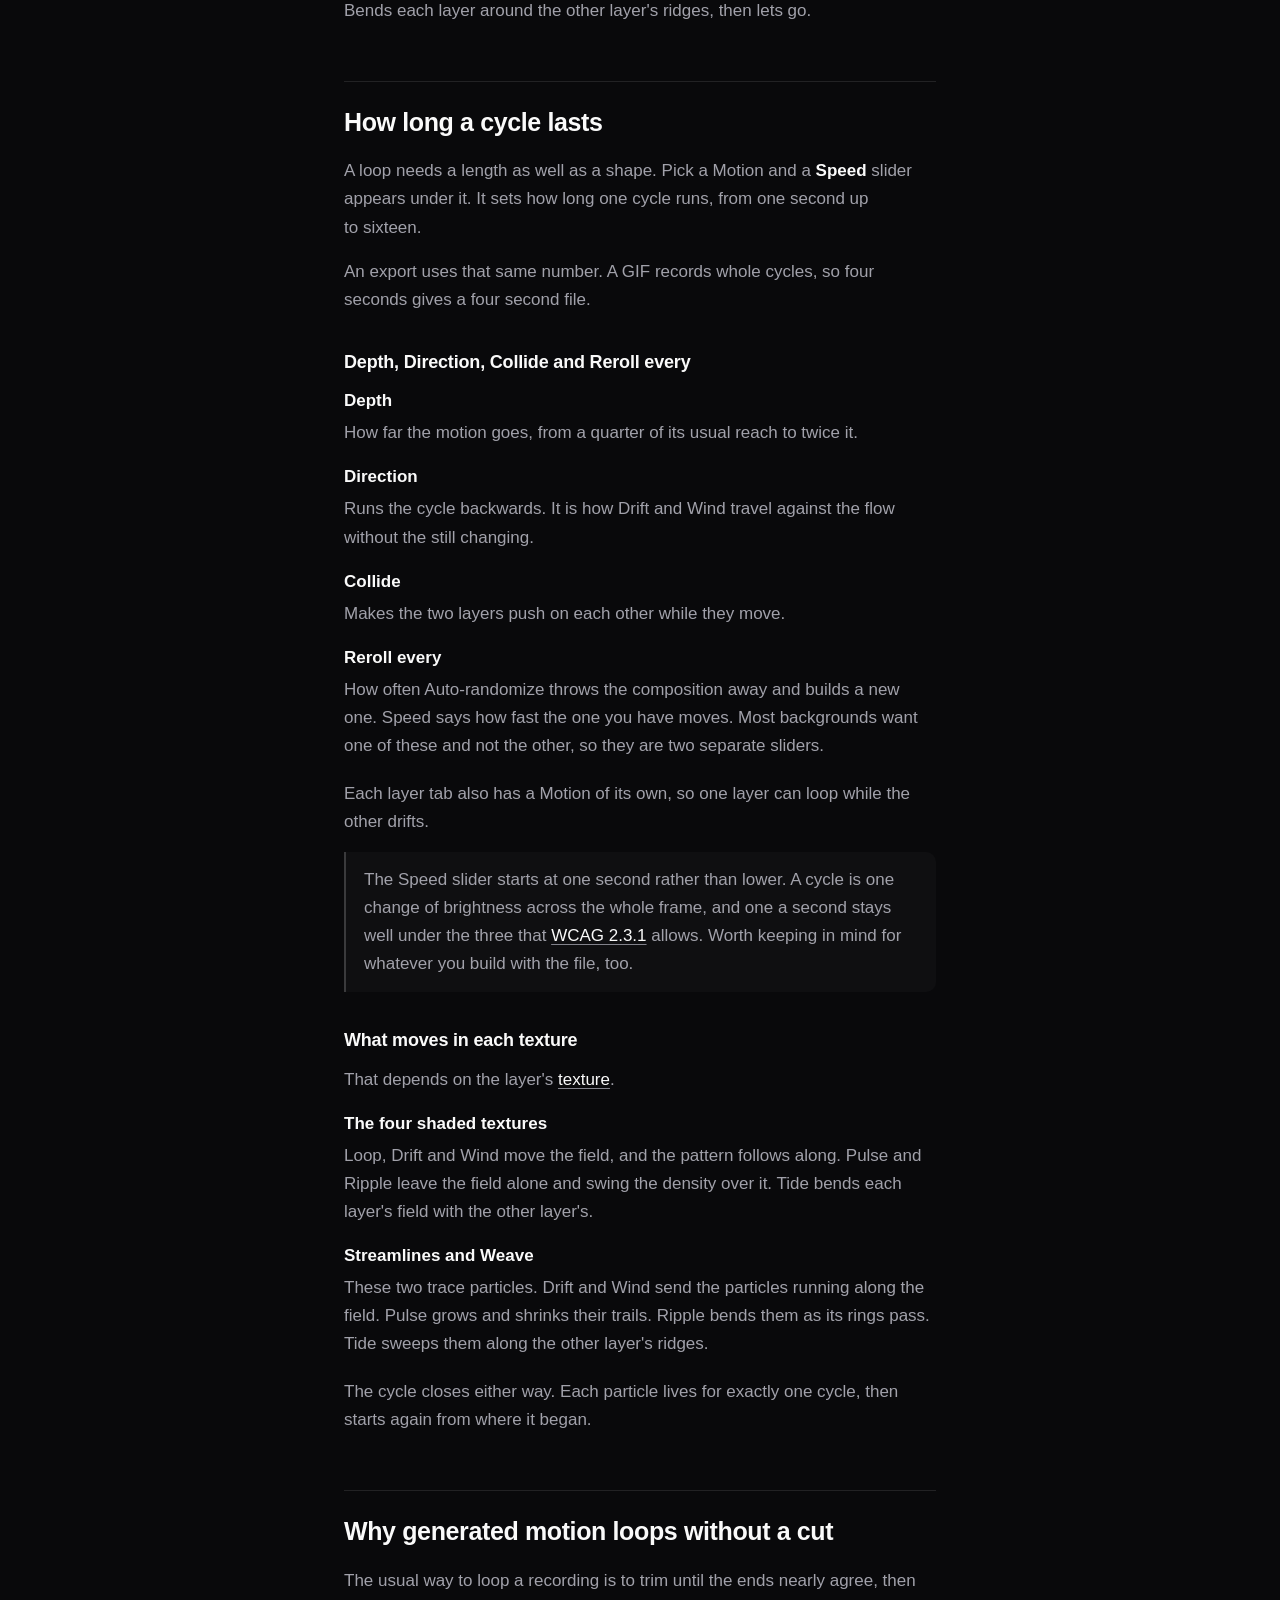
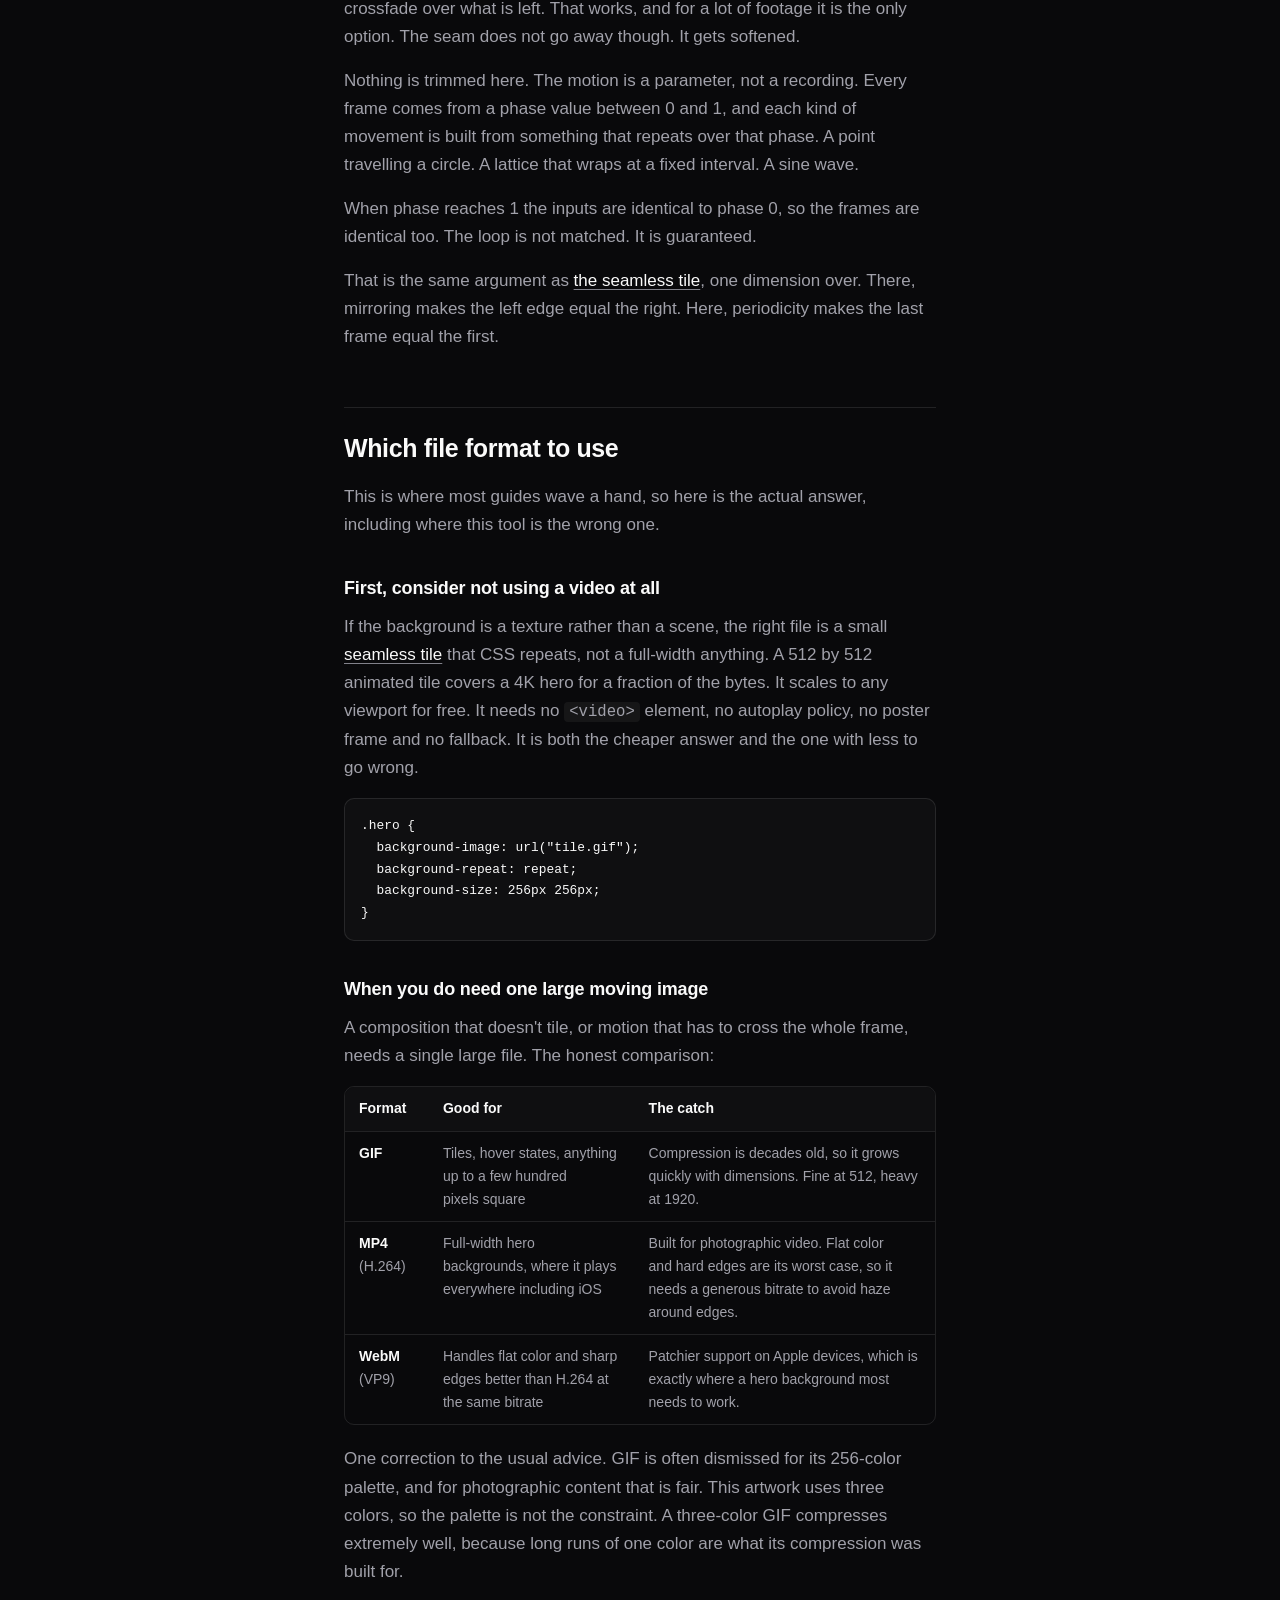
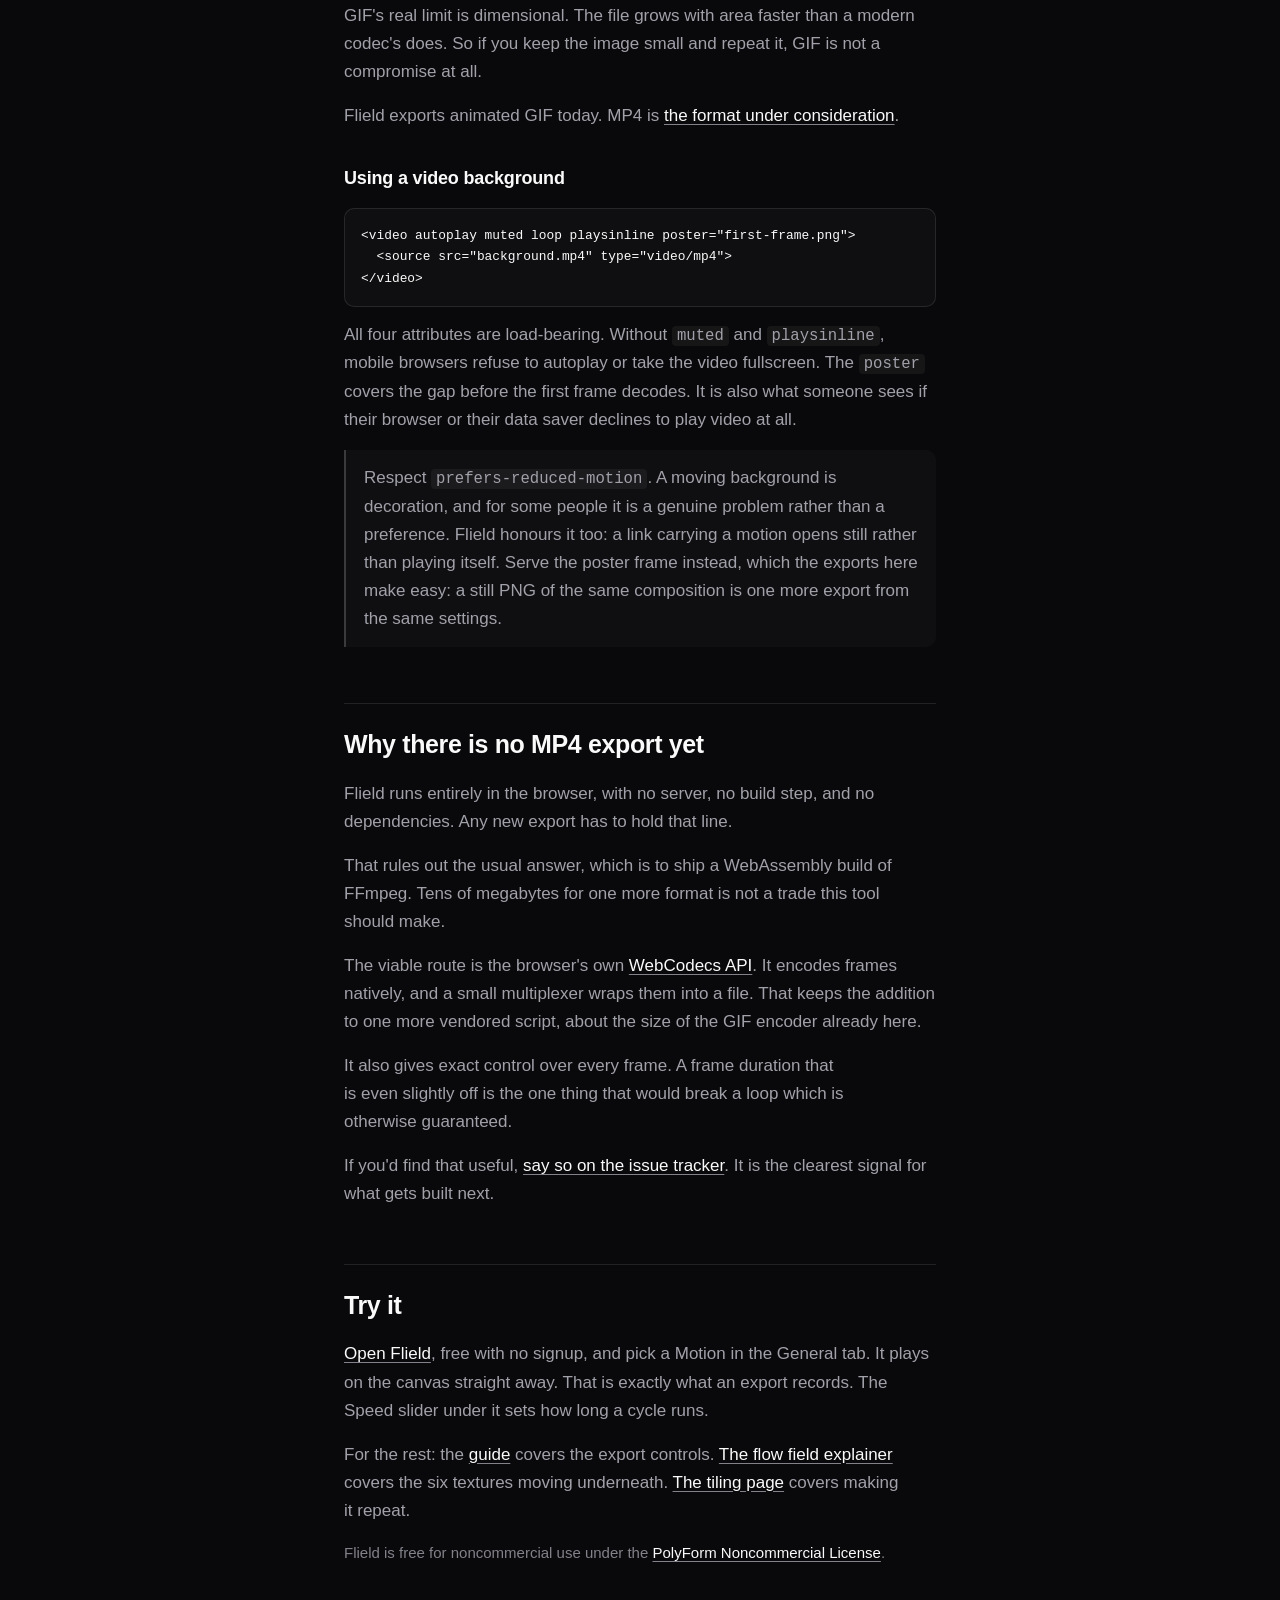
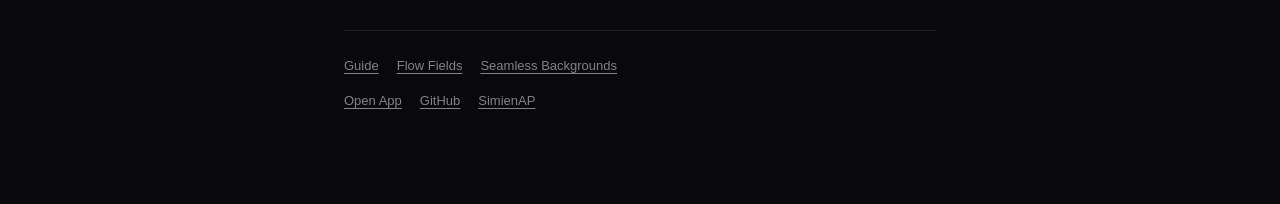
==== commit 1ff5fcdf: "fix: keep the hue strip out of text selection, drop a dead guide rule The review counted .color-hue-" ====
--- a/animated-backgrounds/index.html
+++ b/animated-backgrounds/index.html
@@ -88,7 +88,7 @@
     ]
   }
   </script>
-  <link rel="stylesheet" href="../guide.css?v=11" />
+  <link rel="stylesheet" href="../guide.css?v=12" />
   <style>
     /* The six motions sit in a two-column grid rather than the shared
        .demo-canvases pair, since they are peers being compared rather
--- a/guide.css
+++ b/guide.css
@@ -444,13 +444,6 @@
   color: var(--text-muted);
 }
 
-/* Stacked rather than side by side: at this column width a three-up row
-   would leave each clip near 190px across, too small to read the motion
-   these are here to show. */
-.shot-row {
-  margin: 0 0 12px;
-}
-
 /* Tables carry a lot of this guide's comparisons, so they get the panel
    surface and a header that holds while the row list runs long. */
 .table-scroll {
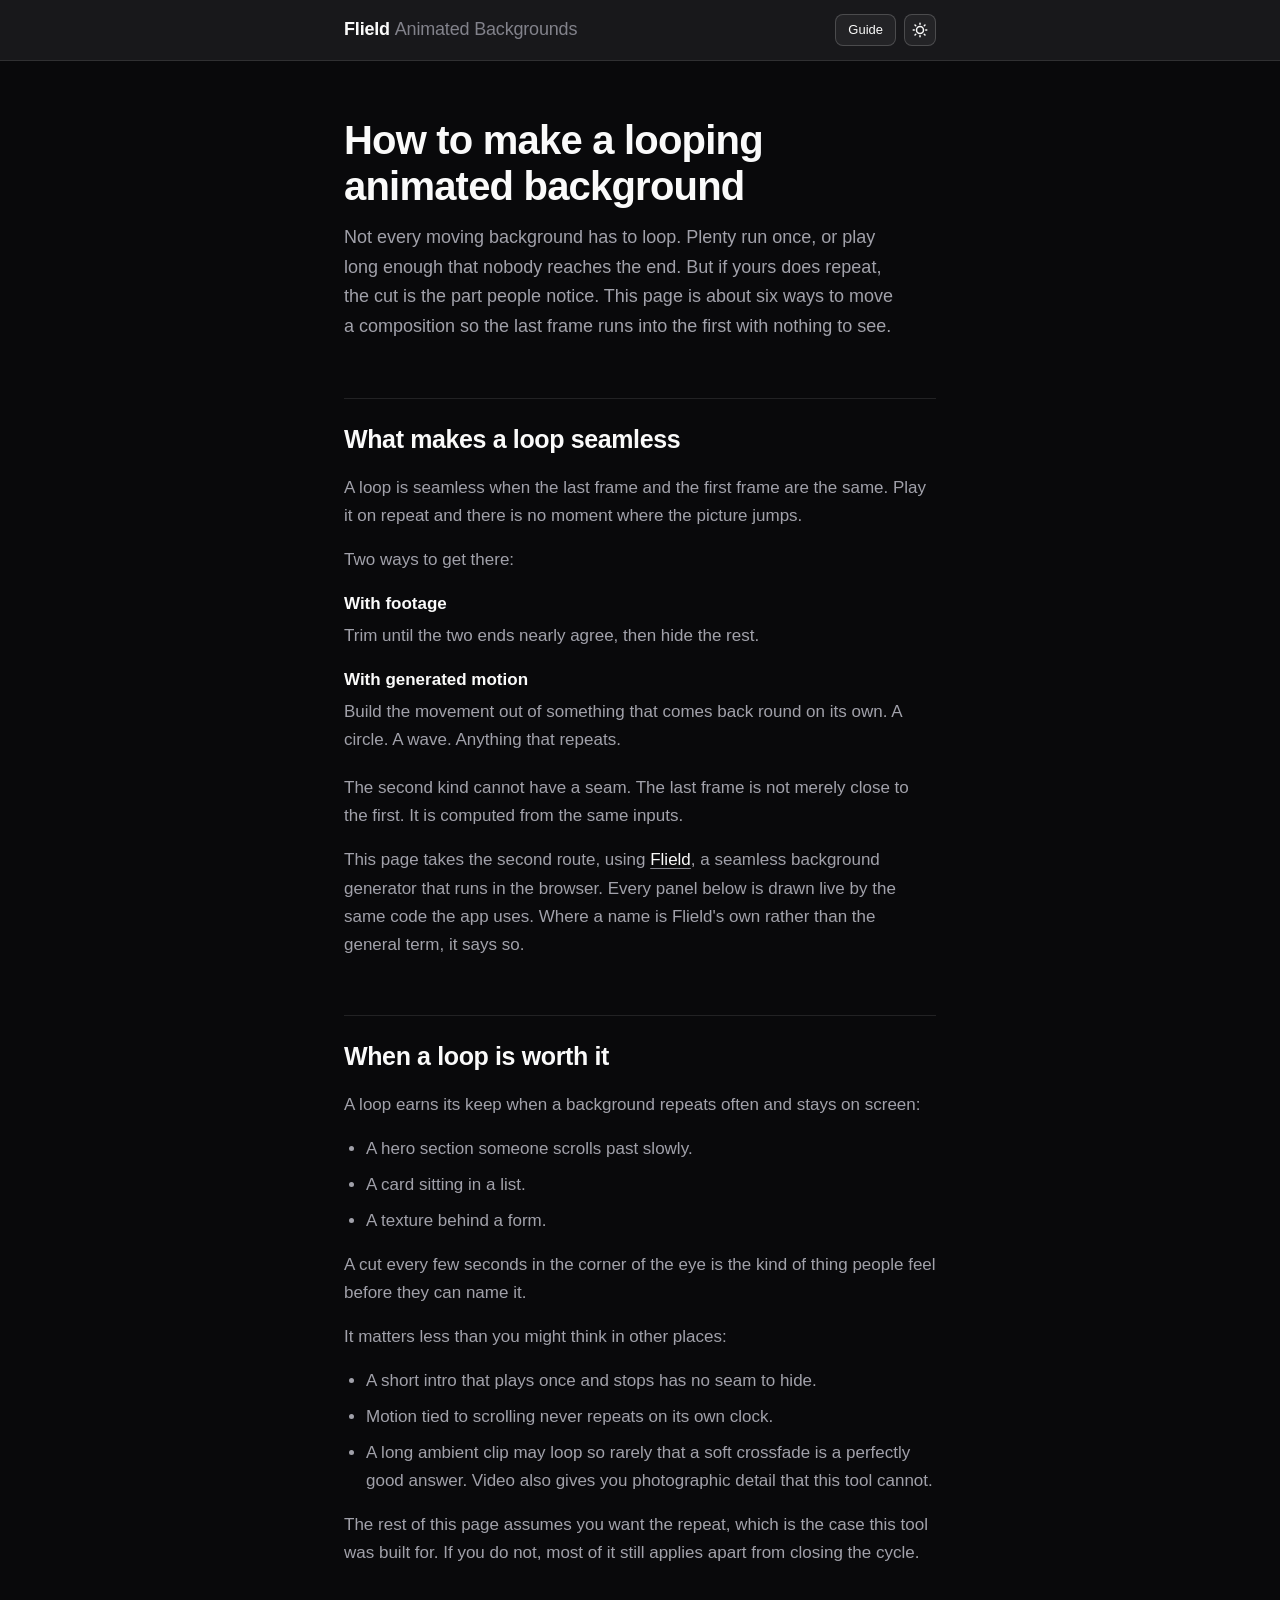
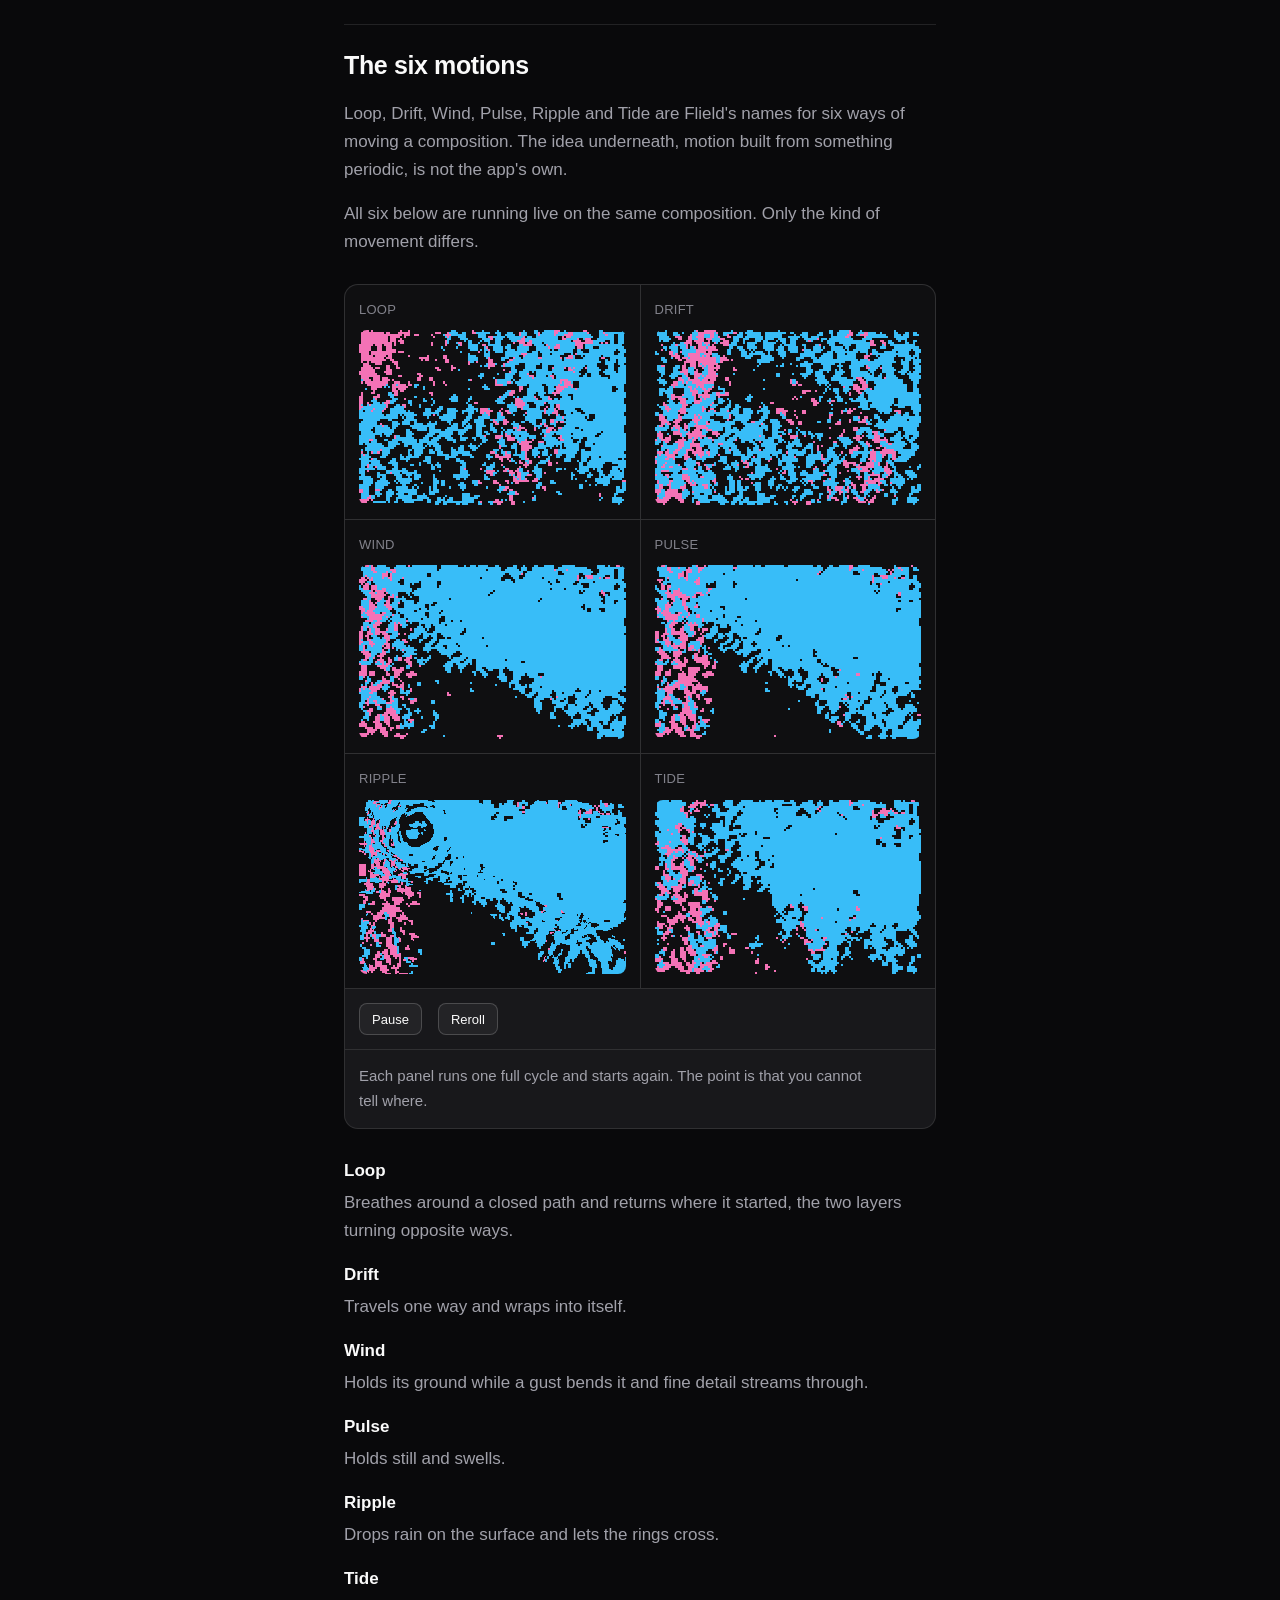
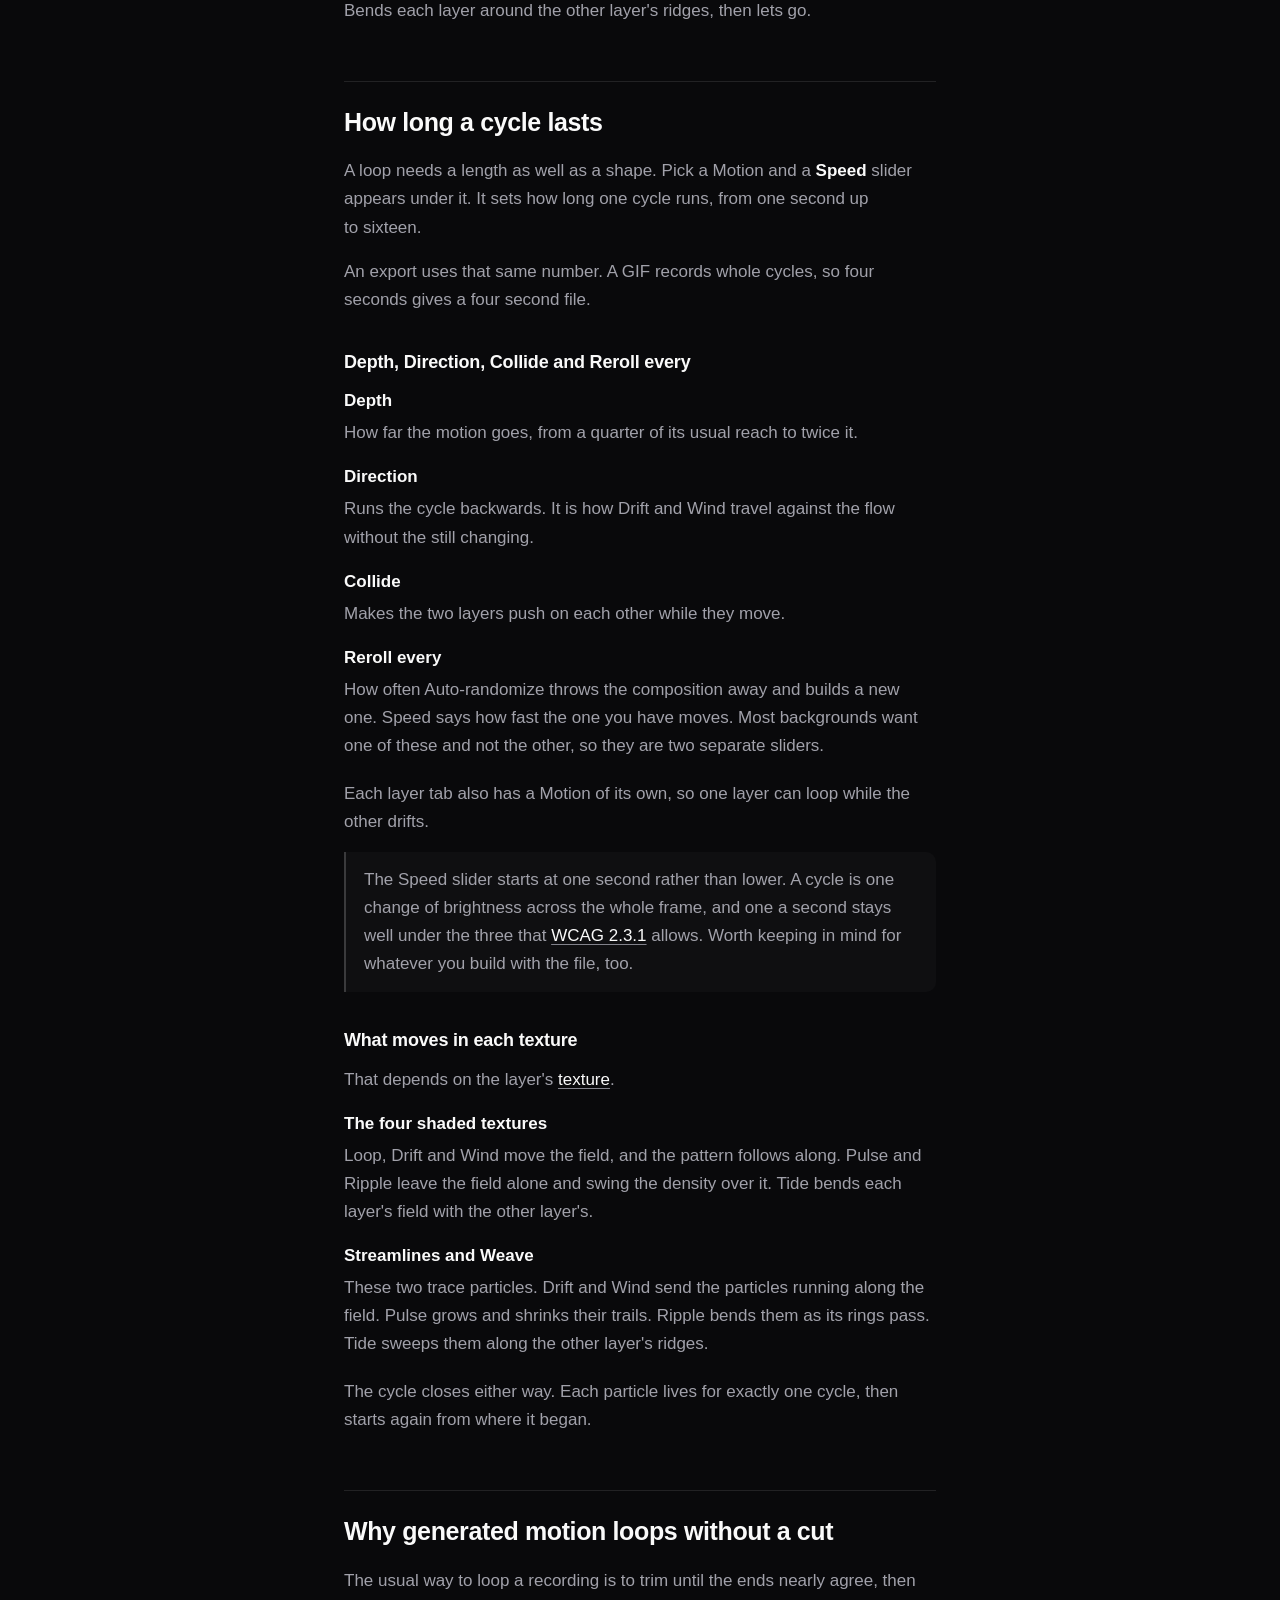
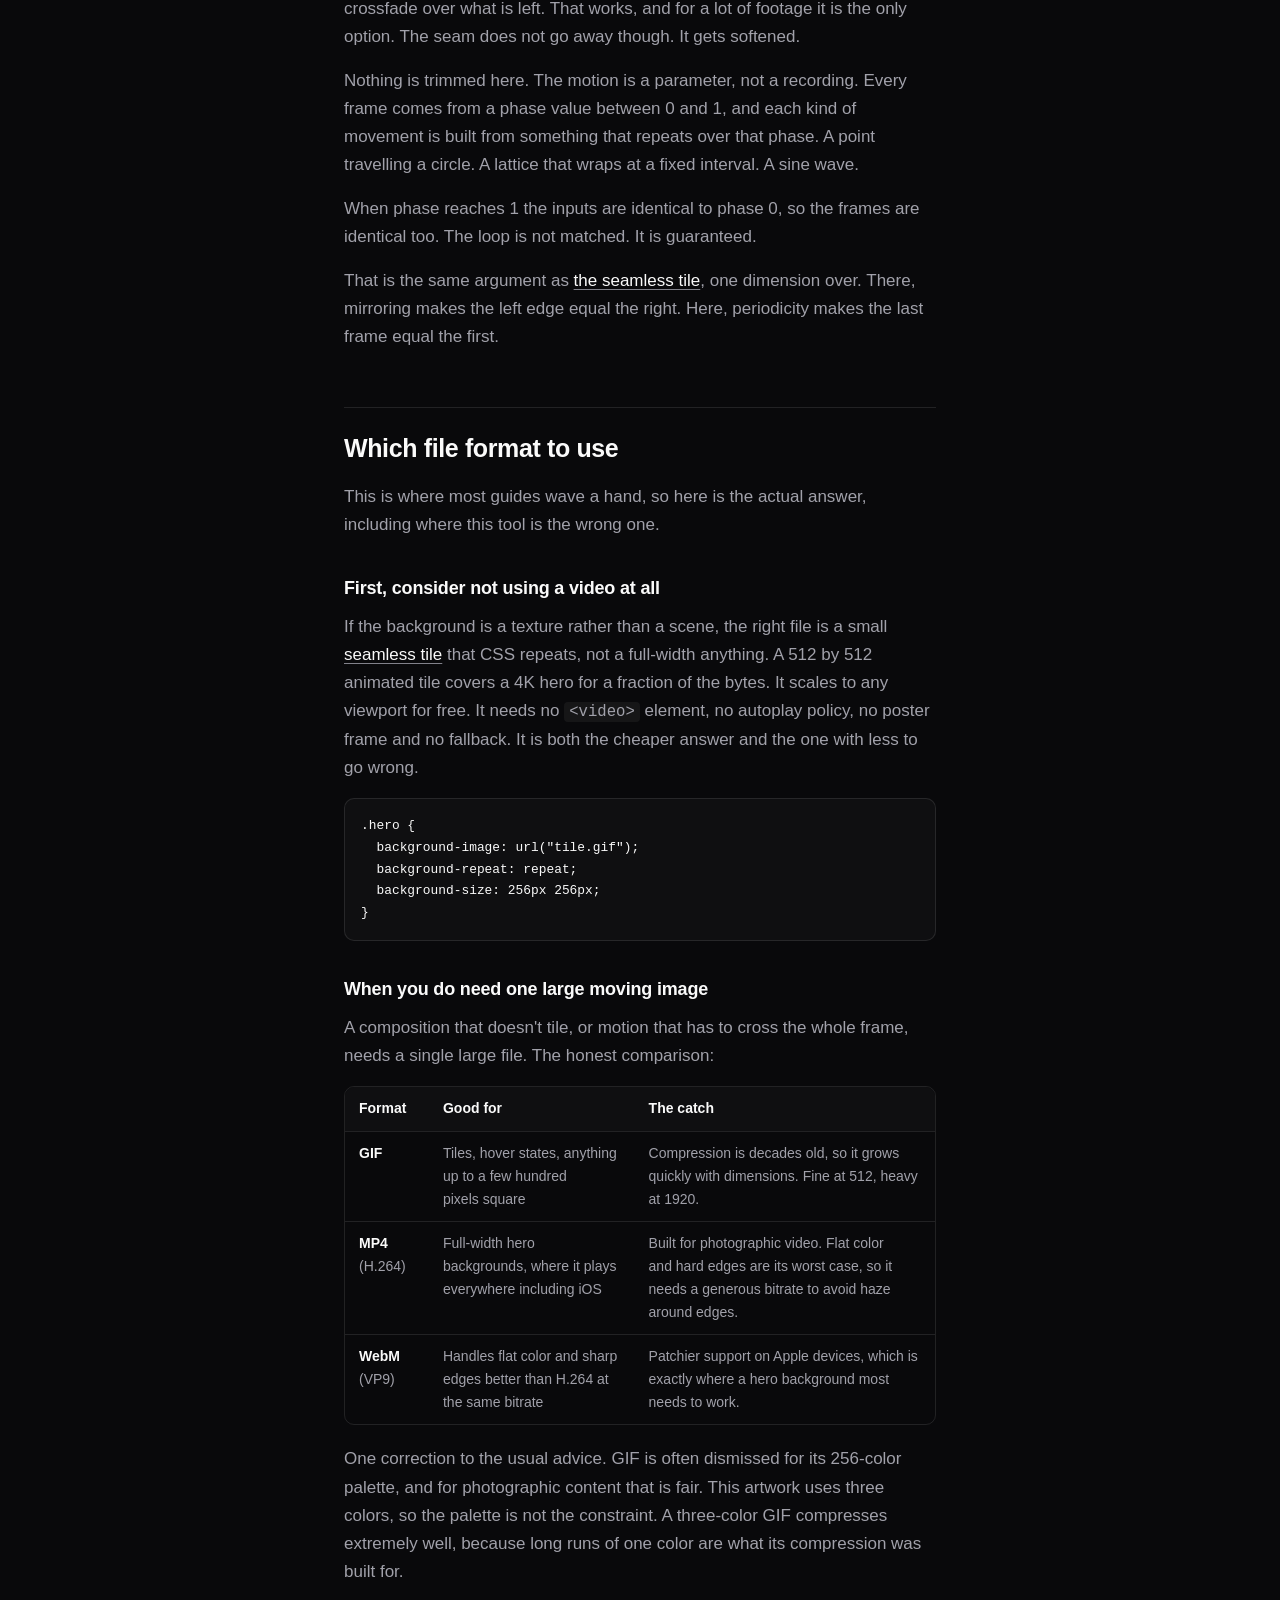
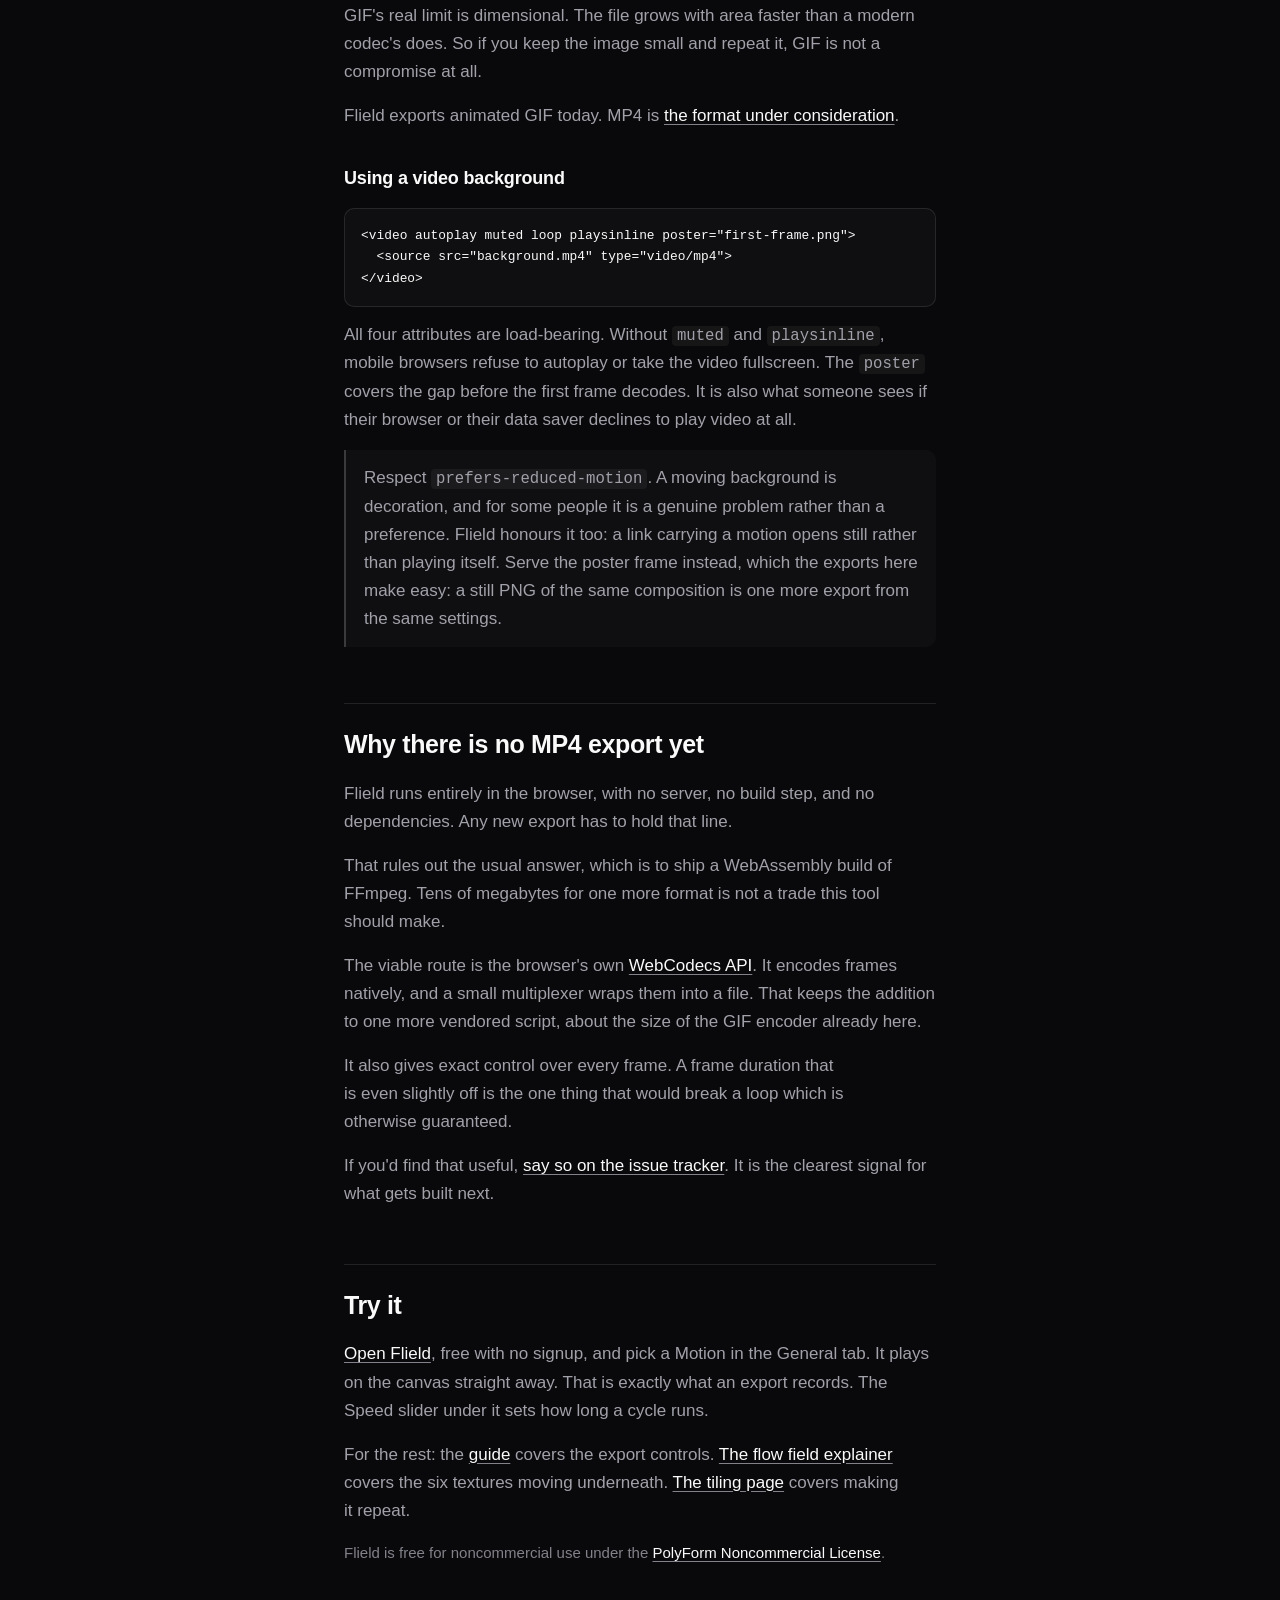
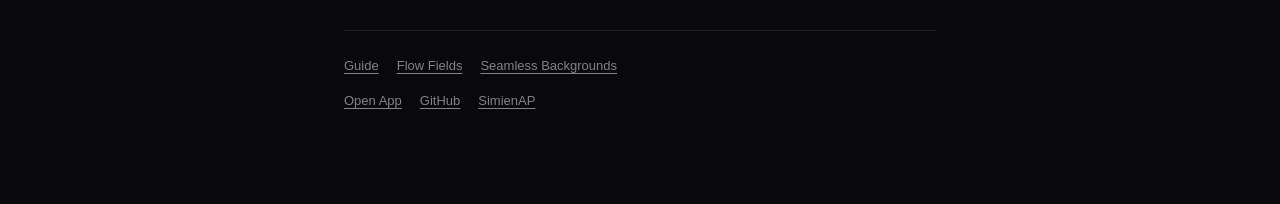
==== commit 50b16fde: "fix: share one theme toggle across the four document pages The guide and the three explainers each c" ====
--- a/animated-backgrounds/index.html
+++ b/animated-backgrounds/index.html
@@ -4,7 +4,7 @@
   <meta charset="UTF-8" />
   <meta name="viewport" content="width=device-width, initial-scale=1.0" />
   <!-- Above the theme script below, which sets it for the light theme;
-       each page's applyTheme keeps it in step with the toggle. -->
+       theme.js keeps it in step with the toggle. -->
   <meta name="theme-color" content="#09090b" />
   <!-- Same contract as the app and the guide: dark by default, light only
        for a visitor who has toggled it, read from the shared flield-theme
@@ -368,21 +368,8 @@
   </footer>
 
   <script src="../generator.js?v=16"></script>
+  <script src="../theme.js?v=1"></script>
   <script>
-    // Phosphor's own path data, the same two glyphs and the same
-    // flield-theme key the app and the guide use, so a choice made on any
-    // page carries to the others and looks identical there.
-    const ICONS = {
-      sun: "M116,36V20a12,12,0,0,1,24,0V36a12,12,0,0,1-24,0Zm80,92a68,68,0,1,1-68-68A68.07,68.07,0,0,1,196,128Zm-24,0a44,44,0,1,0-44,44A44.05,44.05,0,0,0,172,128ZM51.51,68.49a12,12,0,1,0,17-17l-12-12a12,12,0,0,0-17,17Zm0,119-12,12a12,12,0,0,0,17,17l12-12a12,12,0,1,0-17-17ZM196,72a12,12,0,0,0,8.49-3.51l12-12a12,12,0,0,0-17-17l-12,12A12,12,0,0,0,196,72Zm8.49,115.51a12,12,0,0,0-17,17l12,12a12,12,0,0,0,17-17ZM48,128a12,12,0,0,0-12-12H20a12,12,0,0,0,0,24H36A12,12,0,0,0,48,128Zm80,80a12,12,0,0,0-12,12v16a12,12,0,0,0,24,0V220A12,12,0,0,0,128,208Zm108-92H220a12,12,0,0,0,0,24h16a12,12,0,0,0,0-24Z",
-      moon: "M236.37,139.4a12,12,0,0,0-12-3A84.07,84.07,0,0,1,119.6,31.59a12,12,0,0,0-15-15A108.86,108.86,0,0,0,49.69,55.07,108,108,0,0,0,136,228a107.09,107.09,0,0,0,64.93-21.69,108.86,108.86,0,0,0,38.44-54.94A12,12,0,0,0,236.37,139.4Zm-49.88,47.74A84,84,0,0,1,68.86,69.51,84.93,84.93,0,0,1,92.27,48.29Q92,52.13,92,56A108.12,108.12,0,0,0,200,164q3.87,0,7.71-.27A84.79,84.79,0,0,1,186.49,187.14Z",
-    };
-
-    function iconSvg(name) {
-      return `<svg viewBox="0 0 256 256" width="16" height="16" fill="currentColor" aria-hidden="true"><path d="${ICONS[name]}"/></svg>`;
-    }
-
-    const THEME_KEY = "flield-theme";
-    const themeToggleBtn = document.getElementById("themeToggleBtn");
     const playBtn = document.getElementById("playBtn");
 
     const MODES = ["circle", "drift", "wind", "pulse", "ripple", "tide"];
@@ -506,33 +493,11 @@
       }
     });
 
-    function applyTheme(isLight) {
-      if (isLight) {
-        document.documentElement.setAttribute("data-theme", "light");
-      } else {
-        document.documentElement.removeAttribute("data-theme");
-      }
-      // The browser chrome follows the page ground: --bg in each theme.
-      document.querySelector('meta[name="theme-color"]').setAttribute("content", isLight ? "#f4f4f5" : "#09090b");
-      themeToggleBtn.innerHTML = iconSvg(isLight ? "moon" : "sun");
-      themeToggleBtn.title = isLight ? "Switch to dark theme" : "Switch to light theme";
-      // The demos paint their own background color, so a still page still
-      // needs one repaint to follow the theme.
-      paintAll(phase);
-    }
-
-    themeToggleBtn.addEventListener("click", () => {
-      const isLight = document.documentElement.getAttribute("data-theme") !== "light";
-      applyTheme(isLight);
-      try {
-        localStorage.setItem(THEME_KEY, isLight ? "light" : "dark");
-      } catch (err) {
-        // localStorage can be unavailable (private browsing, blocked); the
-        // toggle still works for this page load, just won't persist.
-      }
-    });
-
-    applyTheme(document.documentElement.getAttribute("data-theme") === "light");
+    // The demos paint their own background color, so a still page still
+    // needs one repaint to follow the theme.
+    document.addEventListener("themechange", () => paintAll(phase));
+
+    paintAll(phase);
 
     if (reduceMotion.matches) {
       playing = false;
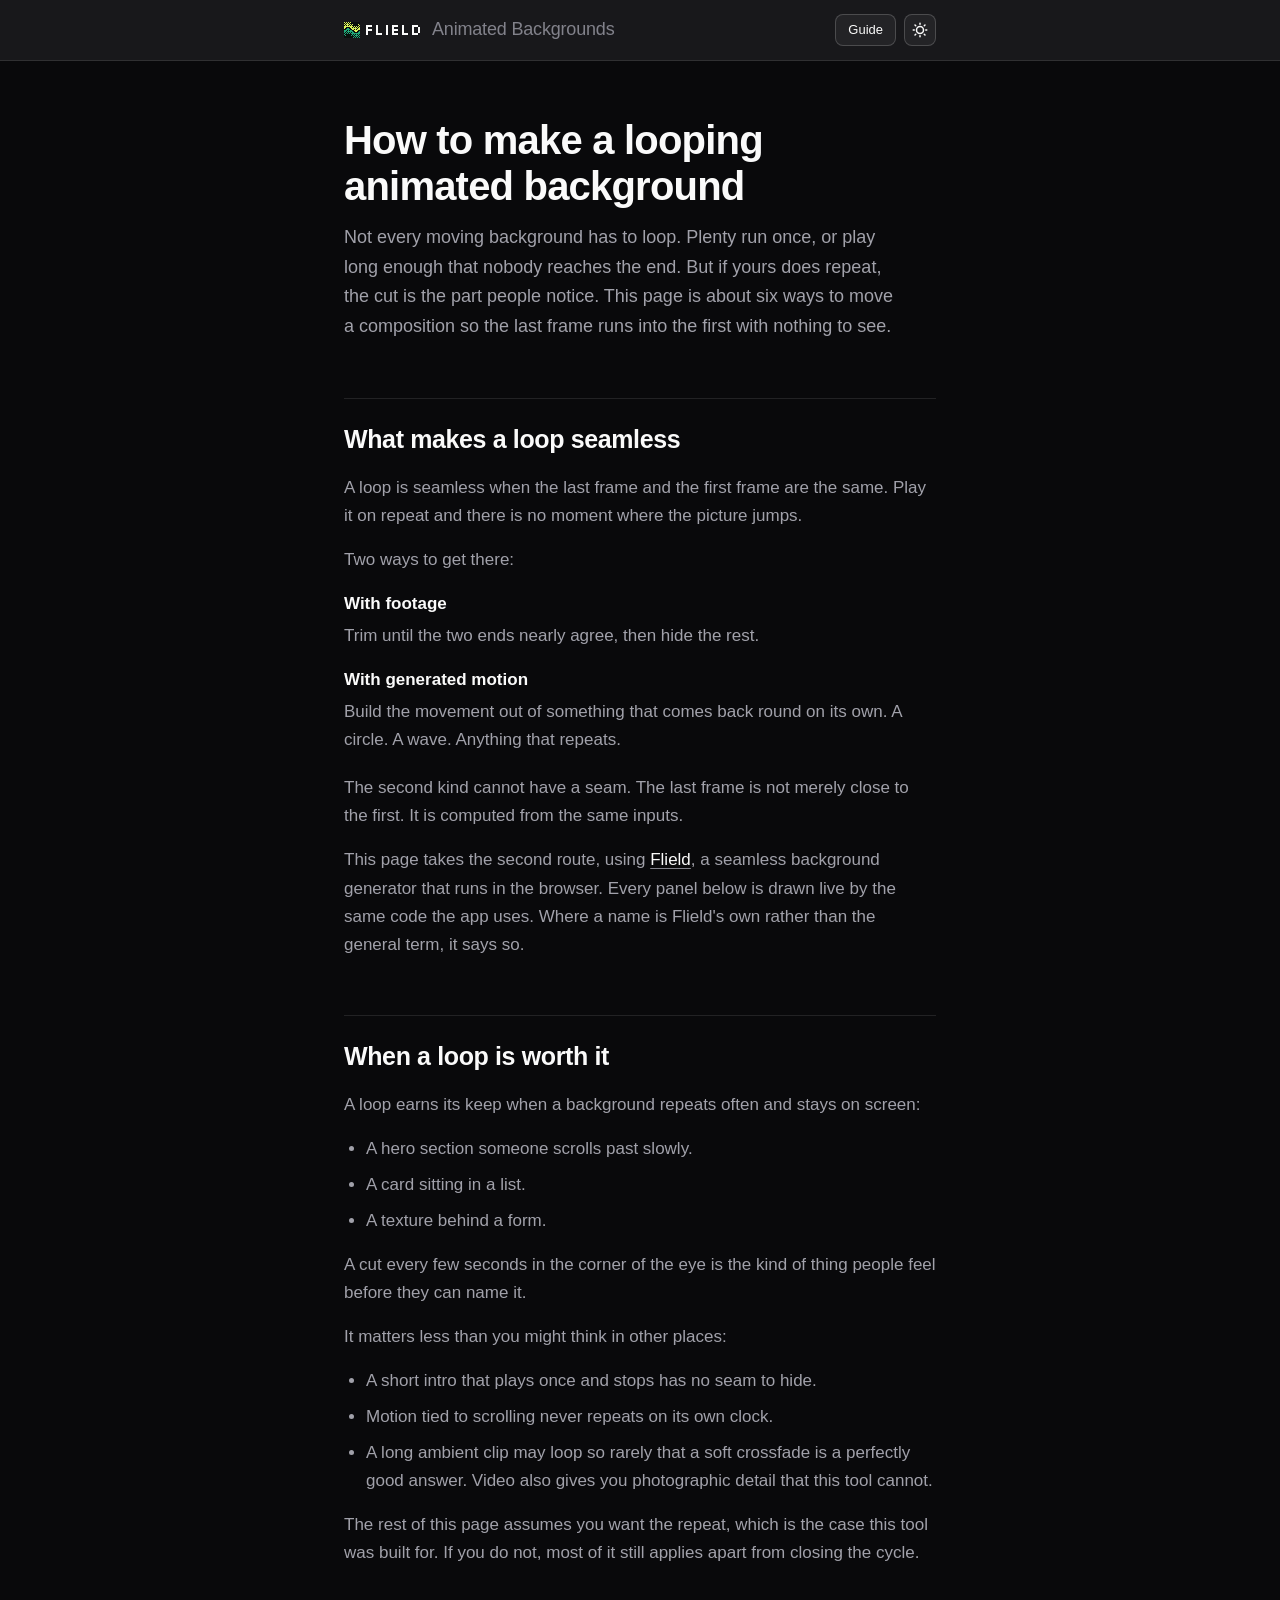
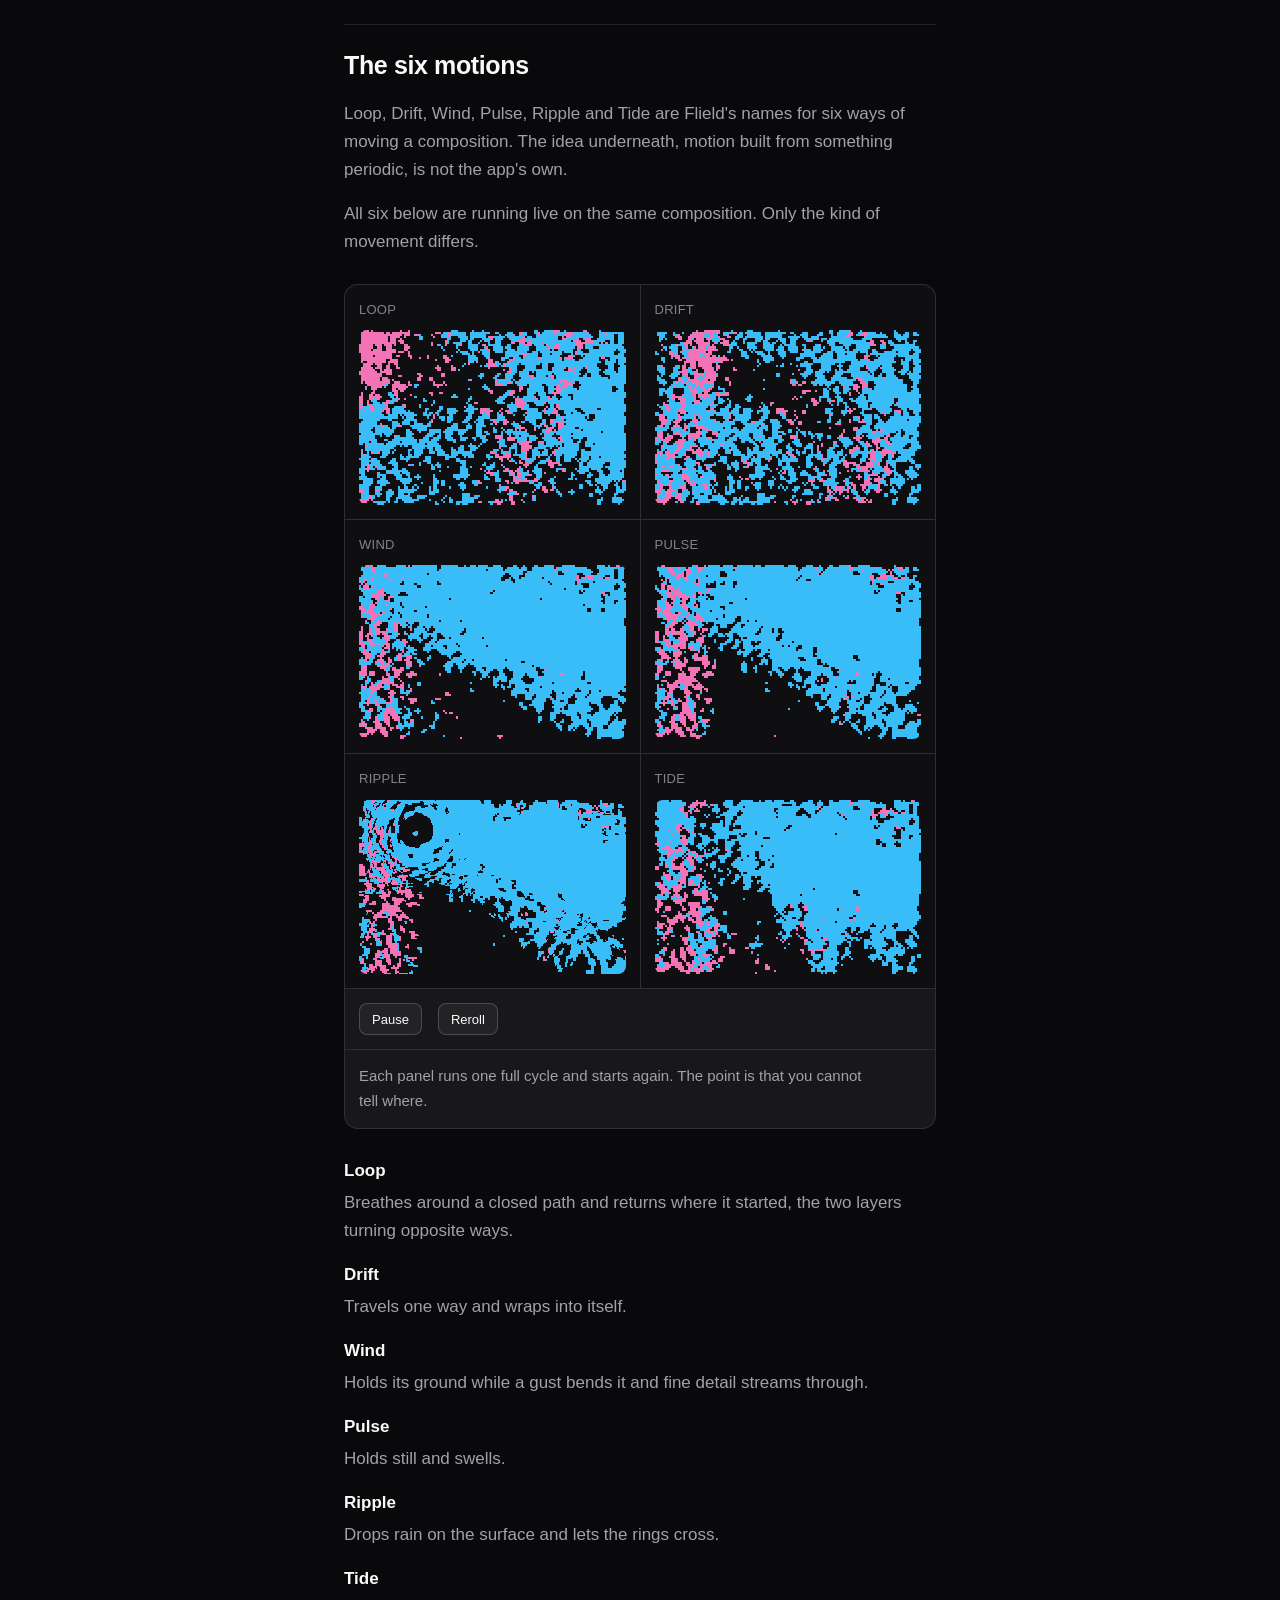
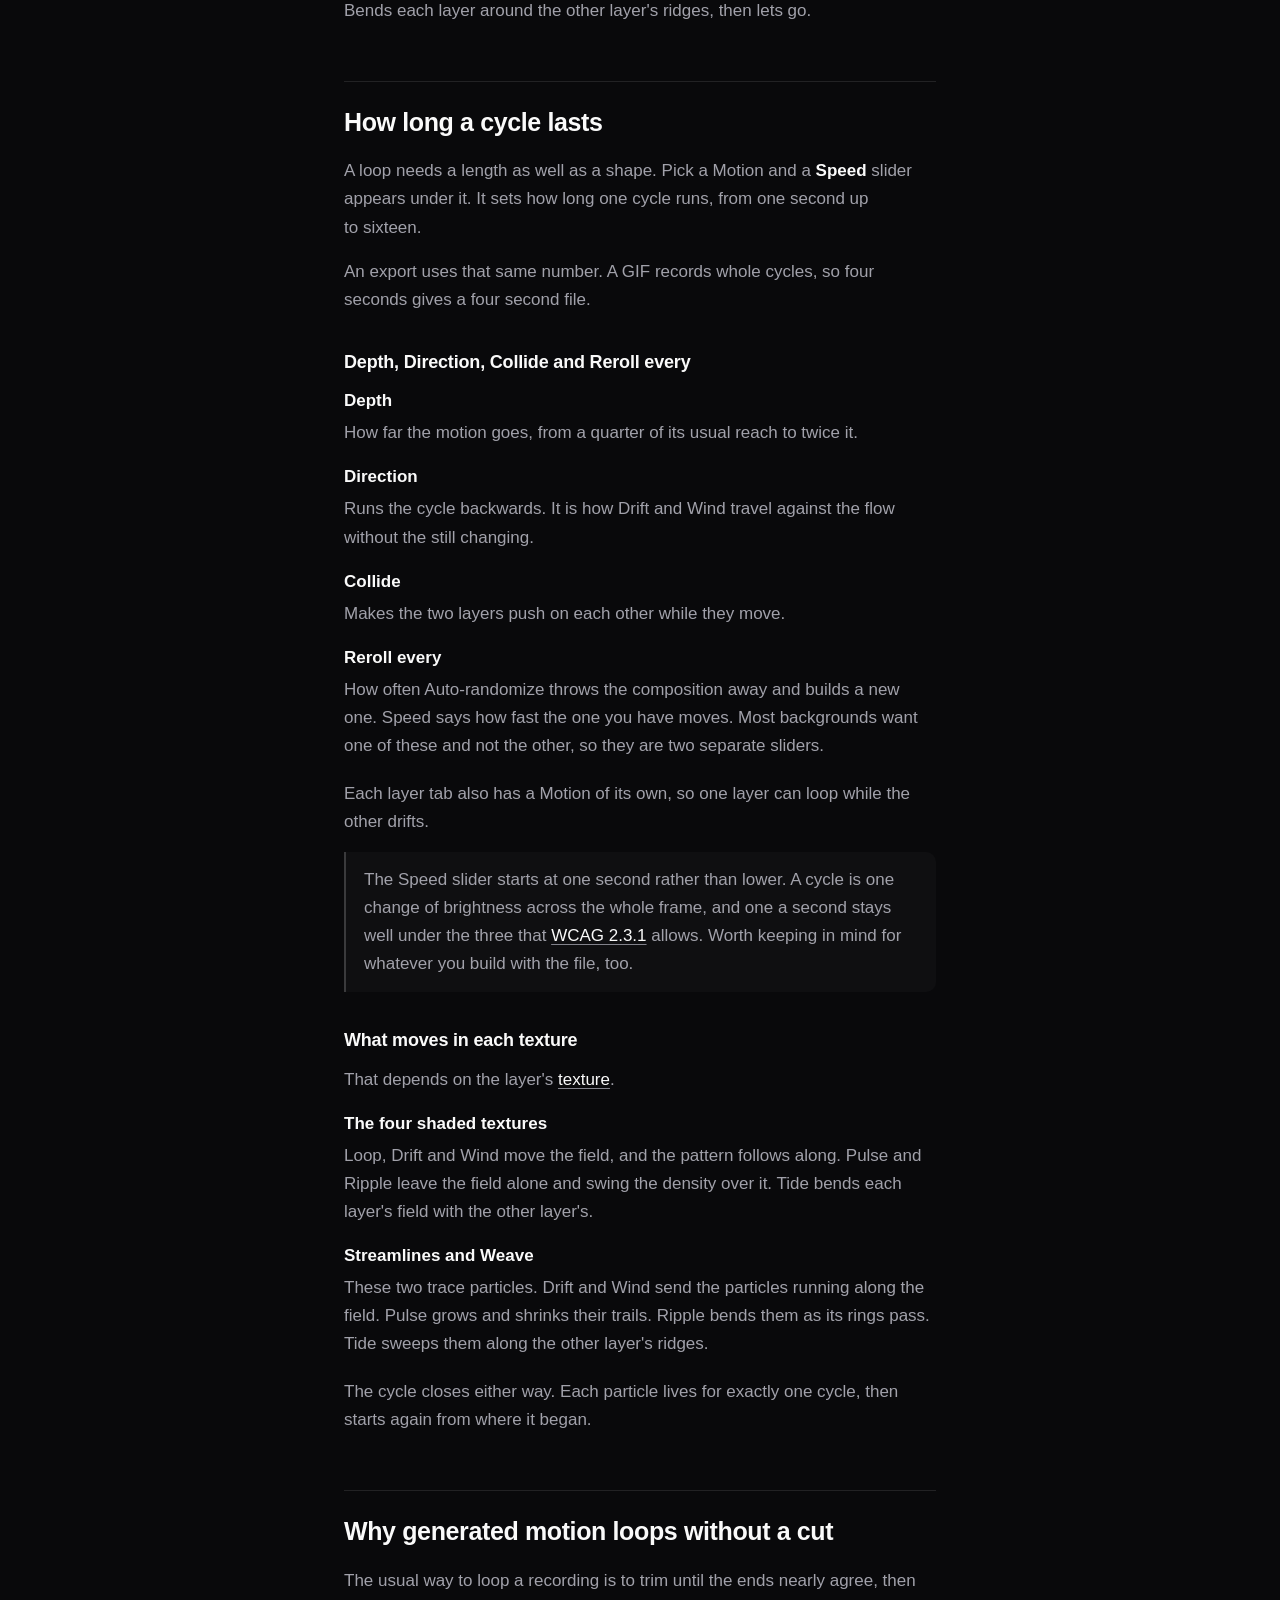
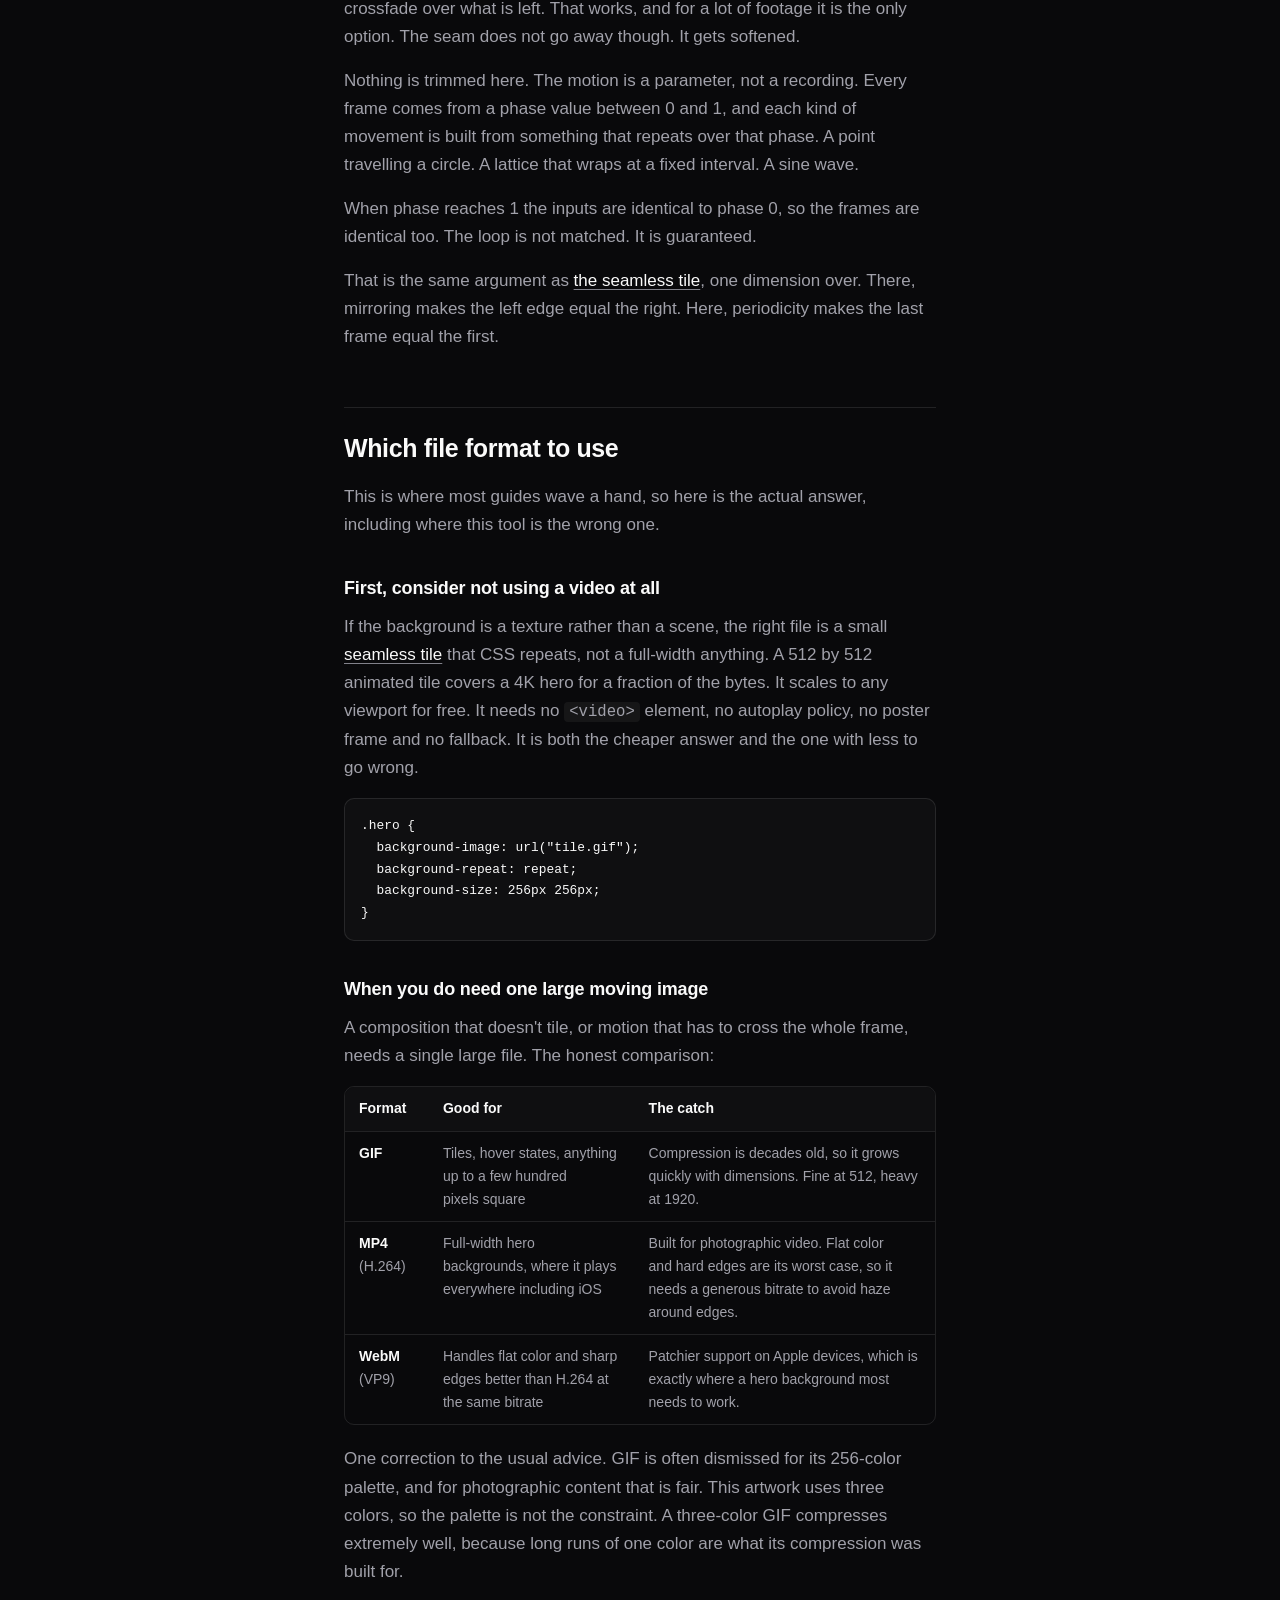
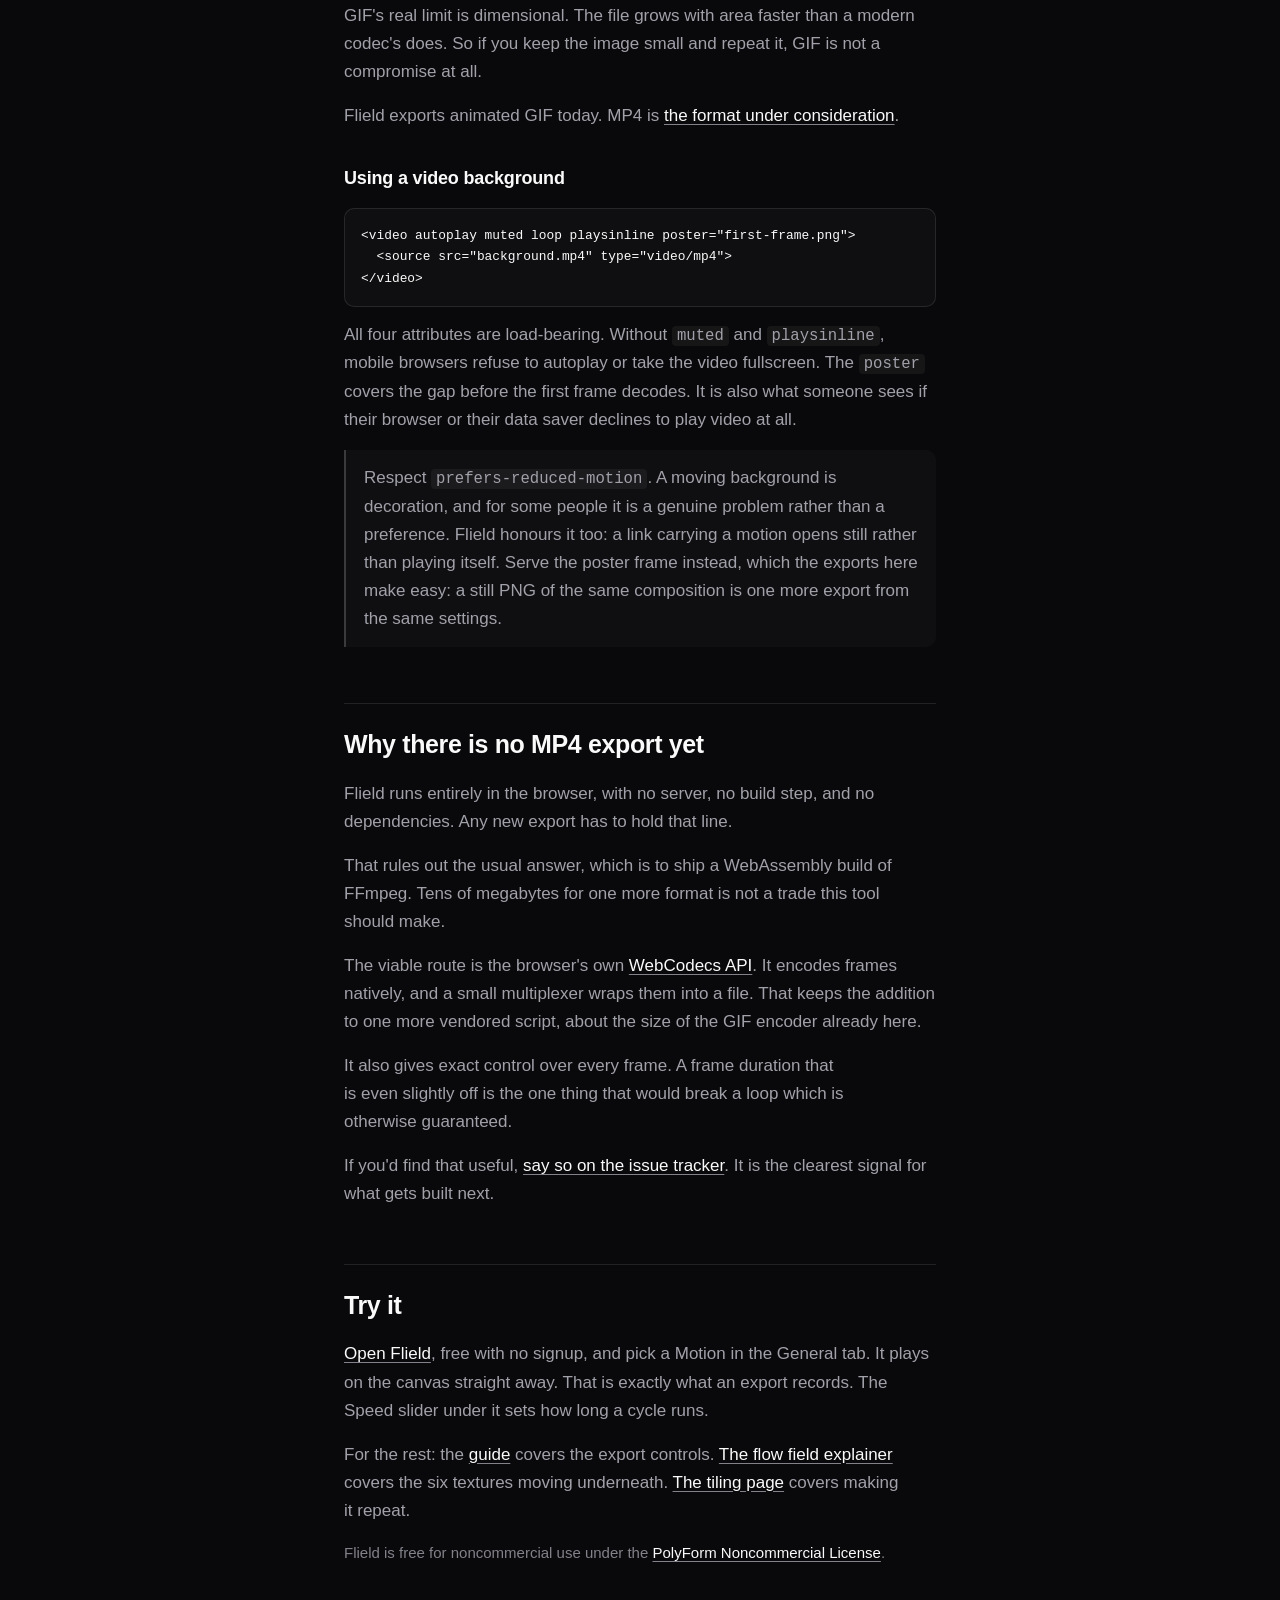
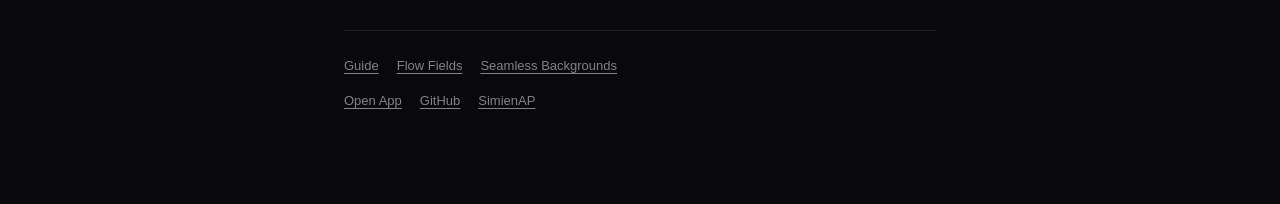
==== commit 437748fd: "feat: the lockup replaces the word Flield in every header The app's strip and the five document head" ====
--- a/animated-backgrounds/index.html
+++ b/animated-backgrounds/index.html
@@ -88,7 +88,7 @@
     ]
   }
   </script>
-  <link rel="stylesheet" href="../guide.css?v=12" />
+  <link rel="stylesheet" href="../guide.css?v=13" />
   <style>
     /* The six motions sit in a two-column grid rather than the shared
        .demo-canvases pair, since they are peers being compared rather
@@ -115,7 +115,7 @@
 <body>
   <header class="site-header">
     <div class="wrap">
-      <a class="wordmark" href="../">Flield <span>Animated Backgrounds</span></a>
+      <a class="wordmark" href="../"><svg class="lockup" viewBox="0 0 76 16" width="76" height="16" shape-rendering="crispEdges" aria-hidden="true" focusable="false"><path fill="#0a0f0d" d="M0 0h16v16h-16z"/><path fill="#d9f25a" d="M0 0h1v1h-1zM2 0h1v1h-1zM4 0h1v1h-1zM6 0h1v1h-1zM1 1h1v1h-1zM3 1h1v1h-1zM5 1h1v1h-1zM0 2h1v1h-1zM2 2h3v1h-3zM6 2h1v1h-1zM8 2h1v1h-1zM14 2h1v1h-1zM1 3h1v1h-1zM3 3h1v1h-1zM5 3h1v1h-1zM7 3h1v1h-1zM15 3h1v1h-1zM0 4h9v1h-9zM10 4h1v1h-1zM12 4h1v1h-1zM14 4h1v1h-1zM0 5h2v1h-2zM6 5h2v1h-2zM9 5h1v1h-1zM11 5h1v1h-1zM13 5h1v1h-1zM15 5h1v1h-1zM0 6h1v1h-1zM7 6h6v1h-6zM14 6h2v1h-2zM8 7h2v1h-2zM11 7h1v1h-1zM13 7h3v1h-3zM10 8h4v1h-4zM11 9h2v1h-2z"/><path fill="#1fa97a" d="M3 6h2v1h-2zM2 7h4v1h-4zM0 8h3v1h-3zM4 8h1v1h-1zM6 8h2v1h-2zM0 9h2v1h-2zM3 9h6v1h-6zM15 9h1v1h-1zM0 10h1v1h-1zM2 10h1v1h-1zM4 10h1v1h-1zM6 10h1v1h-1zM8 10h2v1h-2zM14 10h2v1h-2zM1 11h1v1h-1zM3 11h1v1h-1zM5 11h1v1h-1zM7 11h9v1h-9zM0 12h1v1h-1zM8 12h1v1h-1zM10 12h1v1h-1zM12 12h1v1h-1zM14 12h1v1h-1zM1 13h1v1h-1zM7 13h1v1h-1zM9 13h1v1h-1zM11 13h3v1h-3zM15 13h1v1h-1zM10 14h1v1h-1zM12 14h1v1h-1zM14 14h1v1h-1zM9 15h1v1h-1zM11 15h1v1h-1zM13 15h1v1h-1zM15 15h1v1h-1z"/><path fill="currentColor" transform="translate(22 3) scale(2)" d="M0 0h3v1h-3zM5 0h1v1h-1zM10 0h1v1h-1zM13 0h3v1h-3zM18 0h1v1h-1zM23 0h3v1h-3zM0 1h1v1h-1zM5 1h1v1h-1zM10 1h1v1h-1zM13 1h1v1h-1zM18 1h1v1h-1zM23 1h1v1h-1zM26 1h1v1h-1zM0 2h3v1h-3zM5 2h1v1h-1zM10 2h1v1h-1zM13 2h3v1h-3zM18 2h1v1h-1zM23 2h1v1h-1zM26 2h1v1h-1zM0 3h1v1h-1zM5 3h1v1h-1zM10 3h1v1h-1zM13 3h1v1h-1zM18 3h1v1h-1zM23 3h1v1h-1zM26 3h1v1h-1zM0 4h1v1h-1zM5 4h3v1h-3zM10 4h1v1h-1zM13 4h3v1h-3zM18 4h3v1h-3zM23 4h3v1h-3z"/></svg><span class="sr-only">Flield</span> <span class="wordmark-page">Animated Backgrounds</span></a>
       <div class="header-actions">
         <a class="btn" href="../guide/">Guide</a>
         <button type="button" class="btn btn-icon" id="themeToggleBtn" title="Switch to light theme"><svg viewBox="0 0 256 256" width="16" height="16" fill="currentColor" aria-hidden="true"><path d="M116,36V20a12,12,0,0,1,24,0V36a12,12,0,0,1-24,0Zm80,92a68,68,0,1,1-68-68A68.07,68.07,0,0,1,196,128Zm-24,0a44,44,0,1,0-44,44A44.05,44.05,0,0,0,172,128ZM51.51,68.49a12,12,0,1,0,17-17l-12-12a12,12,0,0,0-17,17Zm0,119-12,12a12,12,0,0,0,17,17l12-12a12,12,0,1,0-17-17ZM196,72a12,12,0,0,0,8.49-3.51l12-12a12,12,0,0,0-17-17l-12,12A12,12,0,0,0,196,72Zm8.49,115.51a12,12,0,0,0-17,17l12,12a12,12,0,0,0,17-17ZM48,128a12,12,0,0,0-12-12H20a12,12,0,0,0,0,24H36A12,12,0,0,0,48,128Zm80,80a12,12,0,0,0-12,12v16a12,12,0,0,0,24,0V220A12,12,0,0,0,128,208Zm108-92H220a12,12,0,0,0,0,24h16a12,12,0,0,0,0-24Z"/></svg></button>
--- a/guide.css
+++ b/guide.css
@@ -109,7 +109,14 @@
   gap: 16px;
 }
 
+/* The lockup is inline SVG: the mark keeps its own dark tile in both
+   themes, as the brand asks, and the logotype is currentColor, so it
+   follows the theme with the text. Drawn at whole pixels (one per mark
+   cell, two per logotype pixel), so it is never scaled here. */
 .wordmark {
+  display: inline-flex;
+  align-items: center;
+  gap: 12px;
   font-size: 18px;
   font-weight: 650;
   letter-spacing: -0.01em;
@@ -117,9 +124,26 @@
   text-decoration: none;
 }
 
-.wordmark span {
+.wordmark .lockup {
+  display: block;
+  flex-shrink: 0;
+}
+
+.wordmark-page {
   color: var(--text-subtle);
   font-weight: 500;
+}
+
+.sr-only {
+  position: absolute;
+  width: 1px;
+  height: 1px;
+  padding: 0;
+  margin: -1px;
+  overflow: hidden;
+  clip: rect(0, 0, 0, 0);
+  white-space: nowrap;
+  border: 0;
 }
 
 .header-actions {
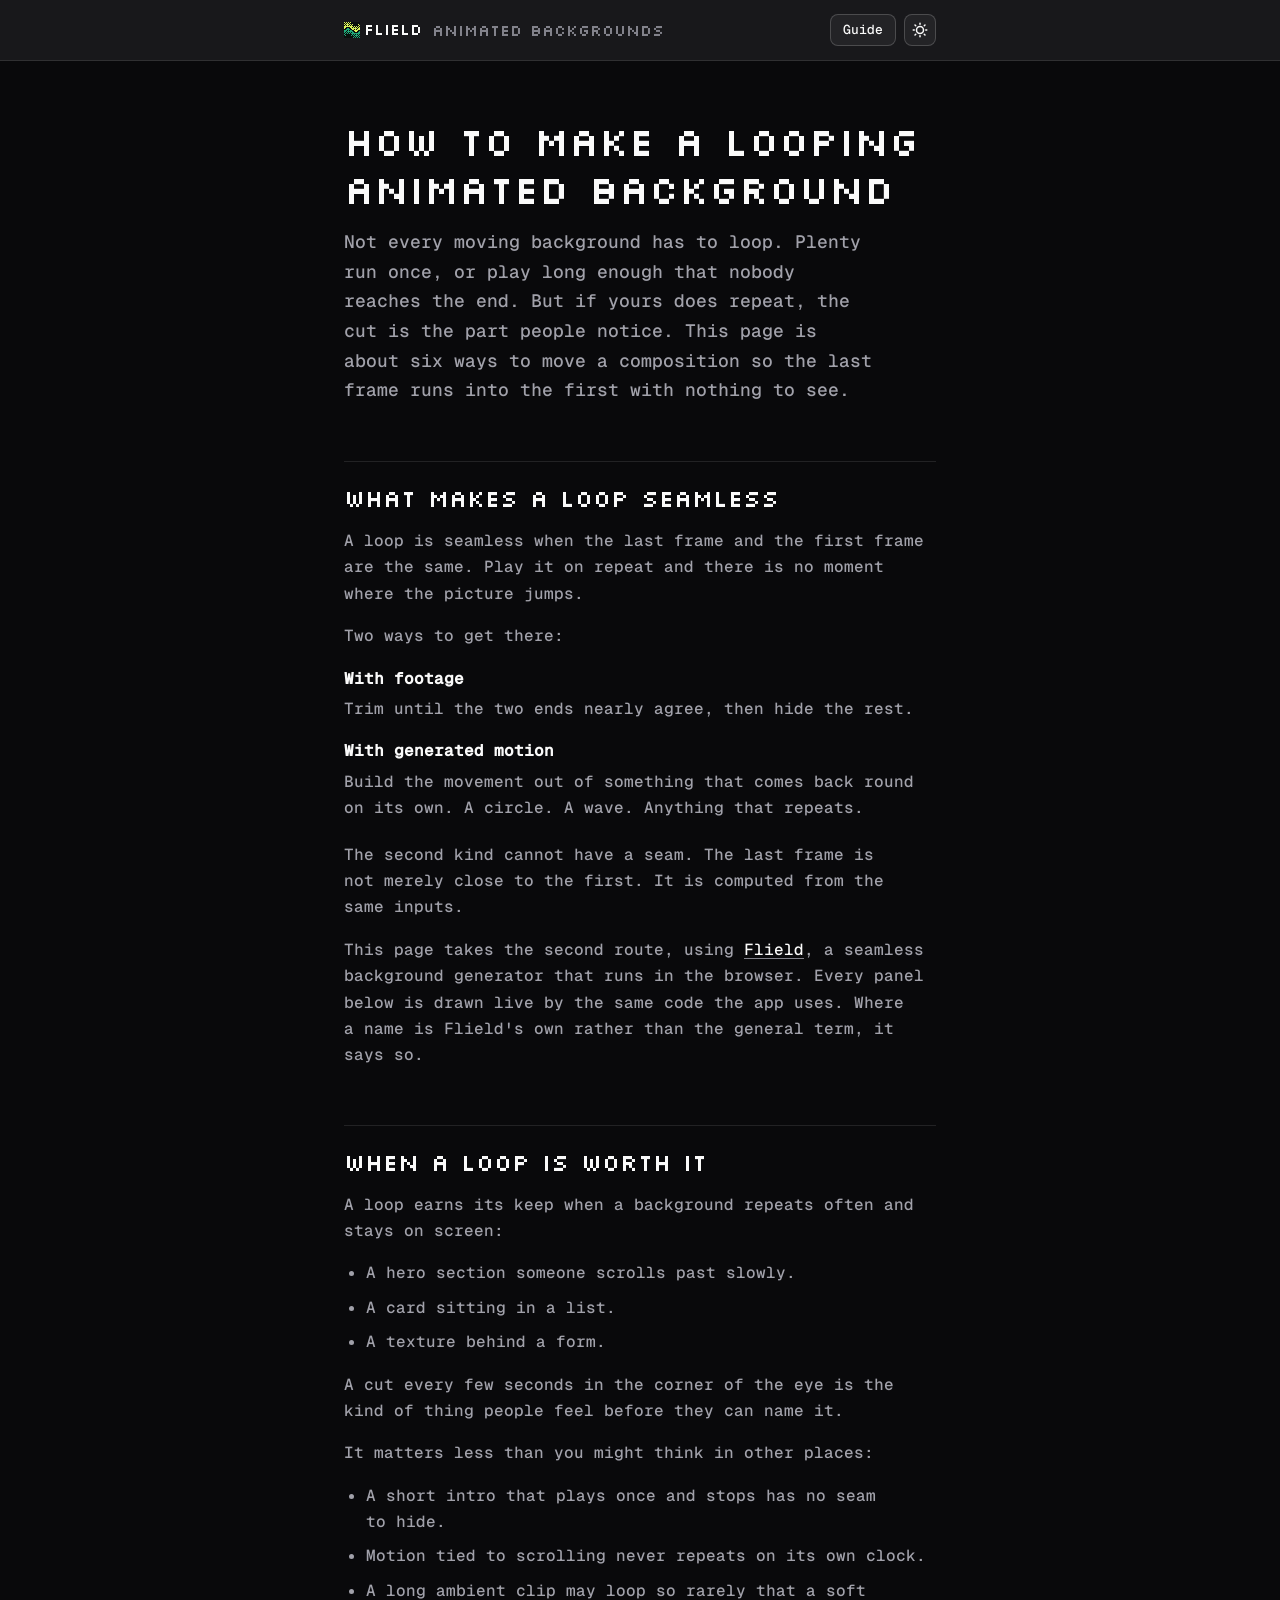
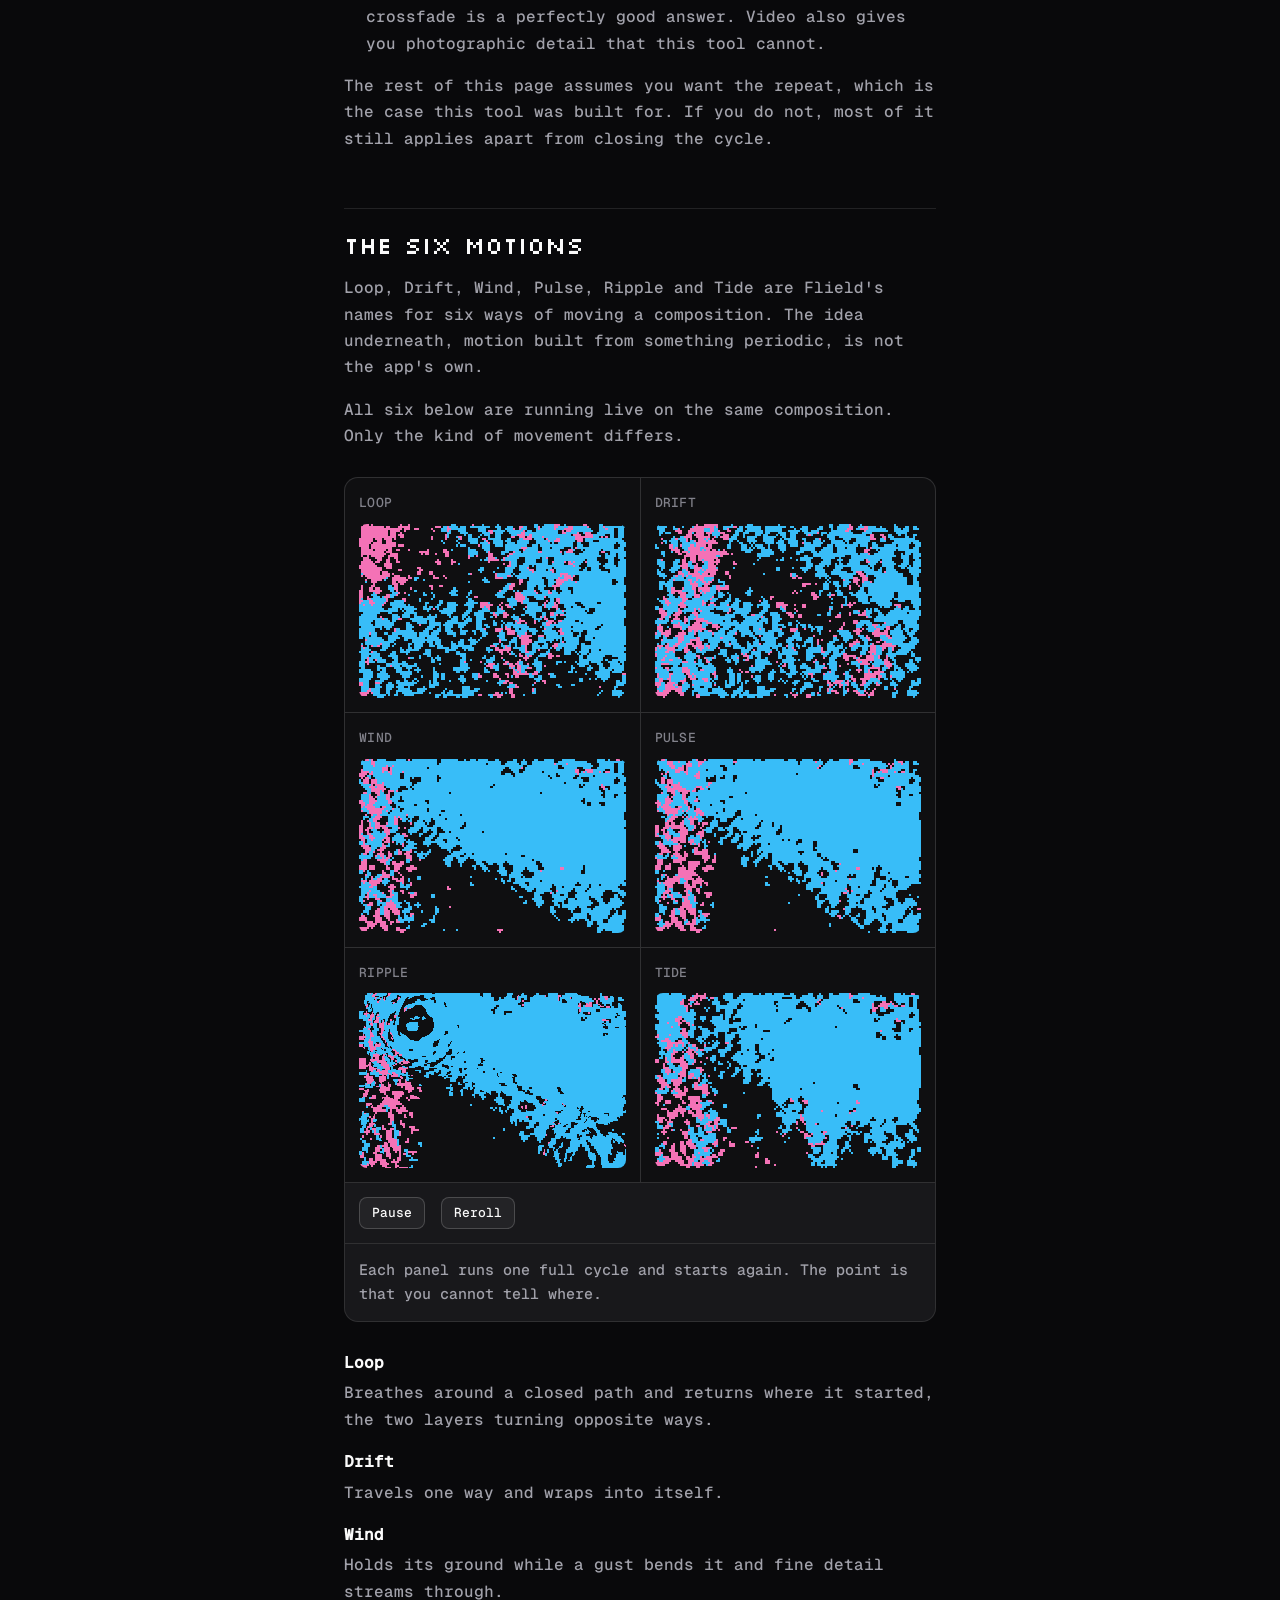
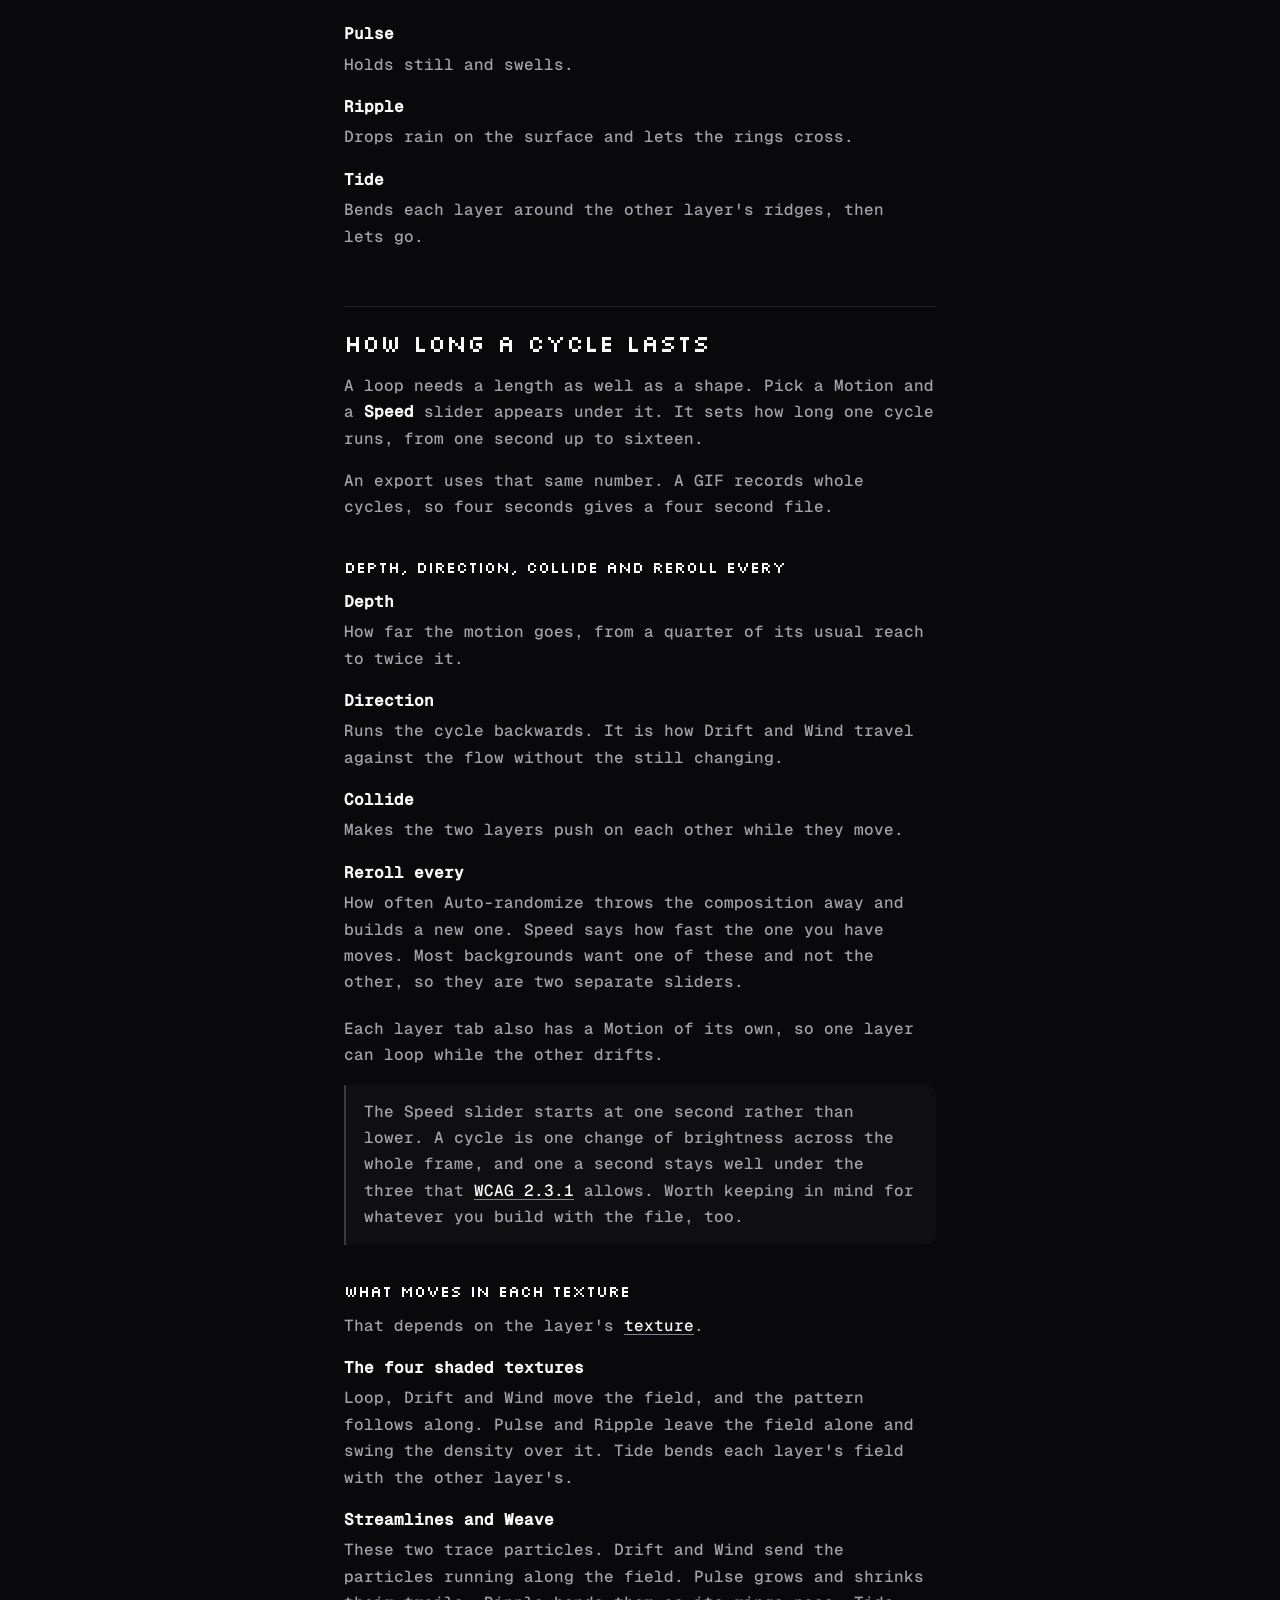
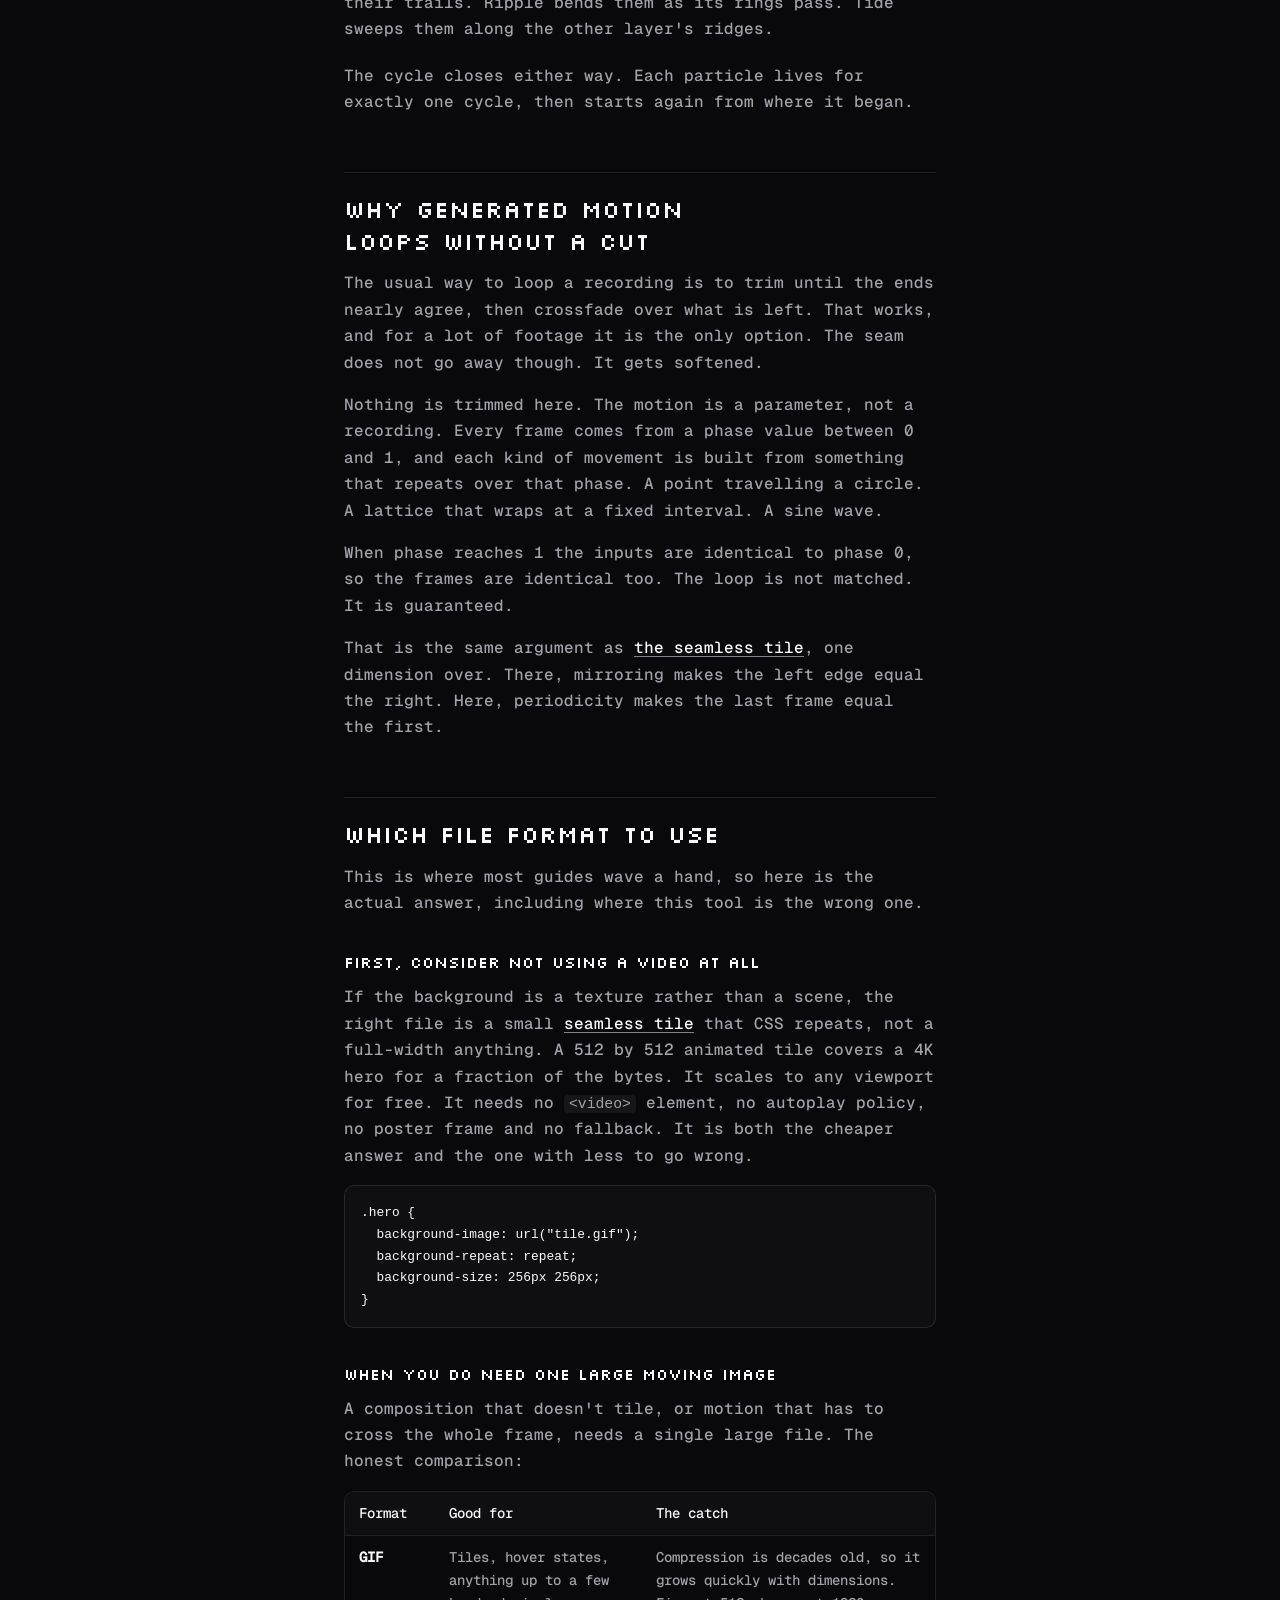
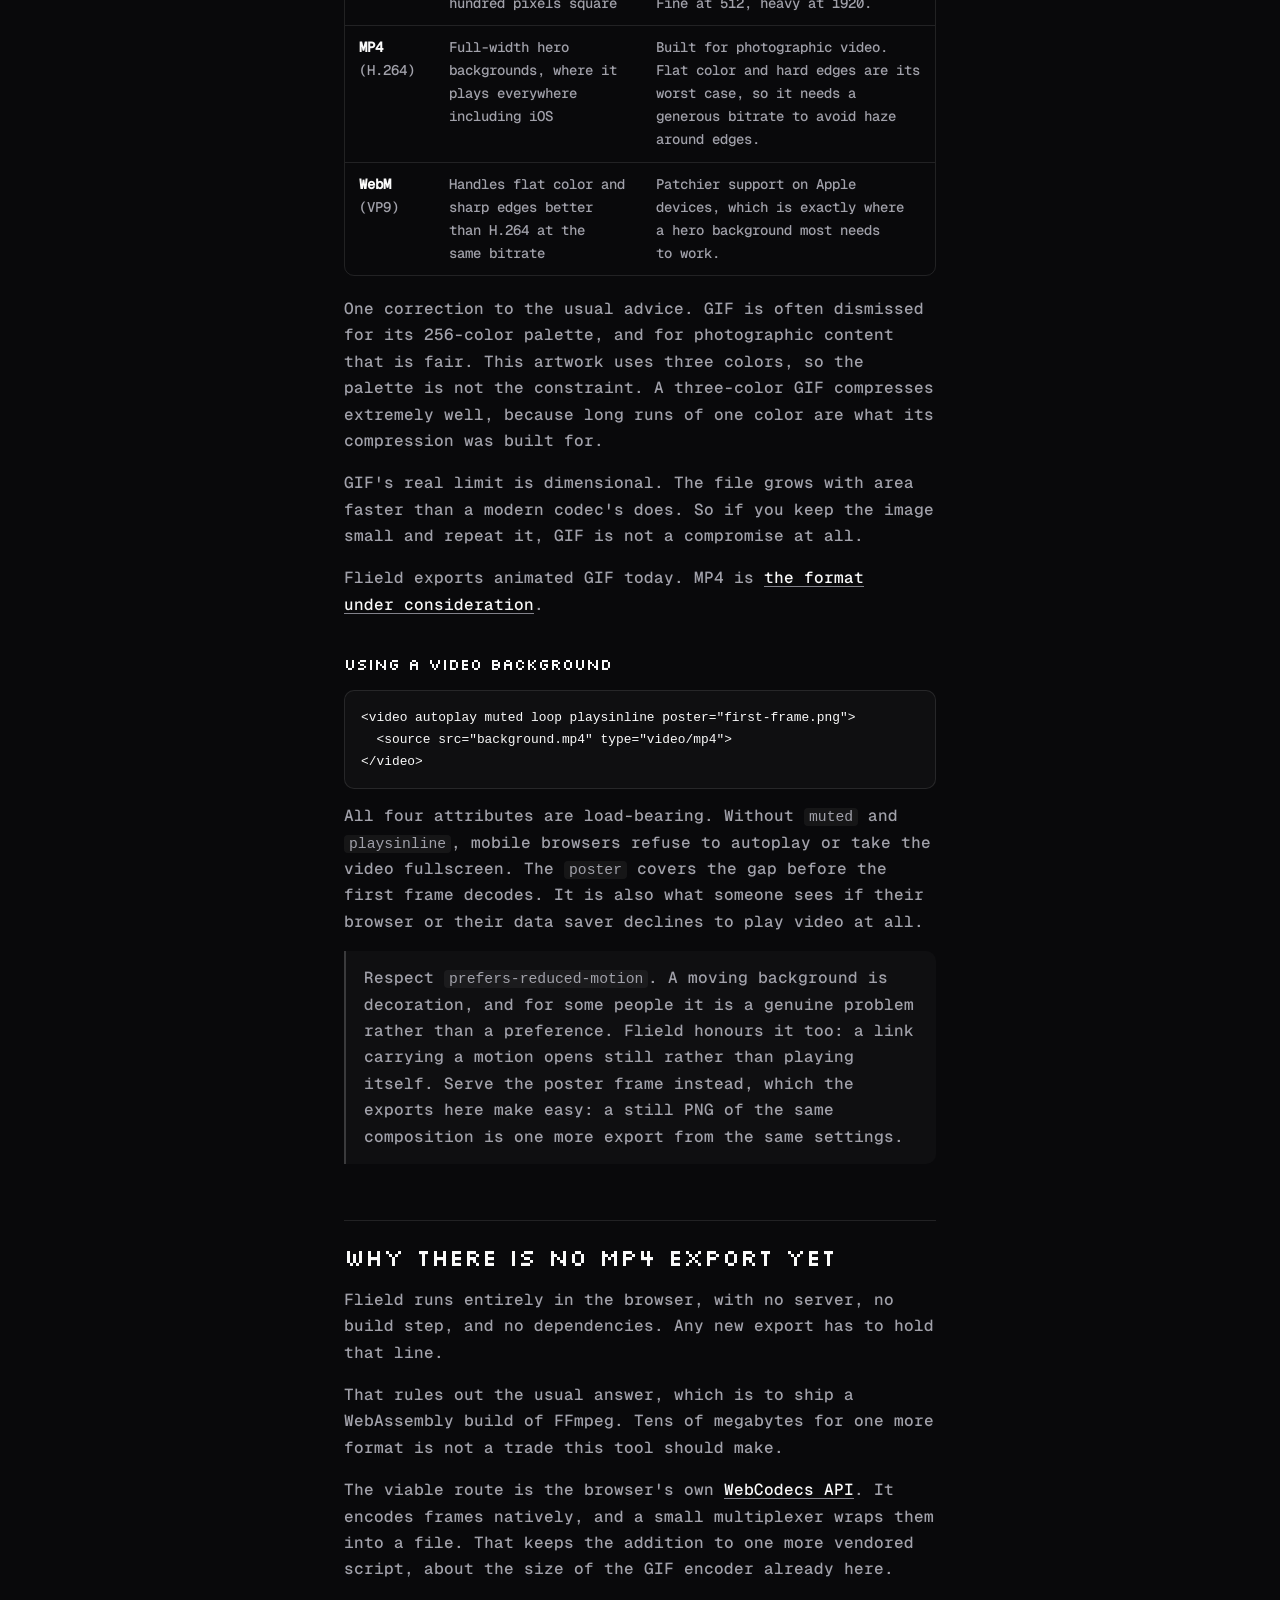
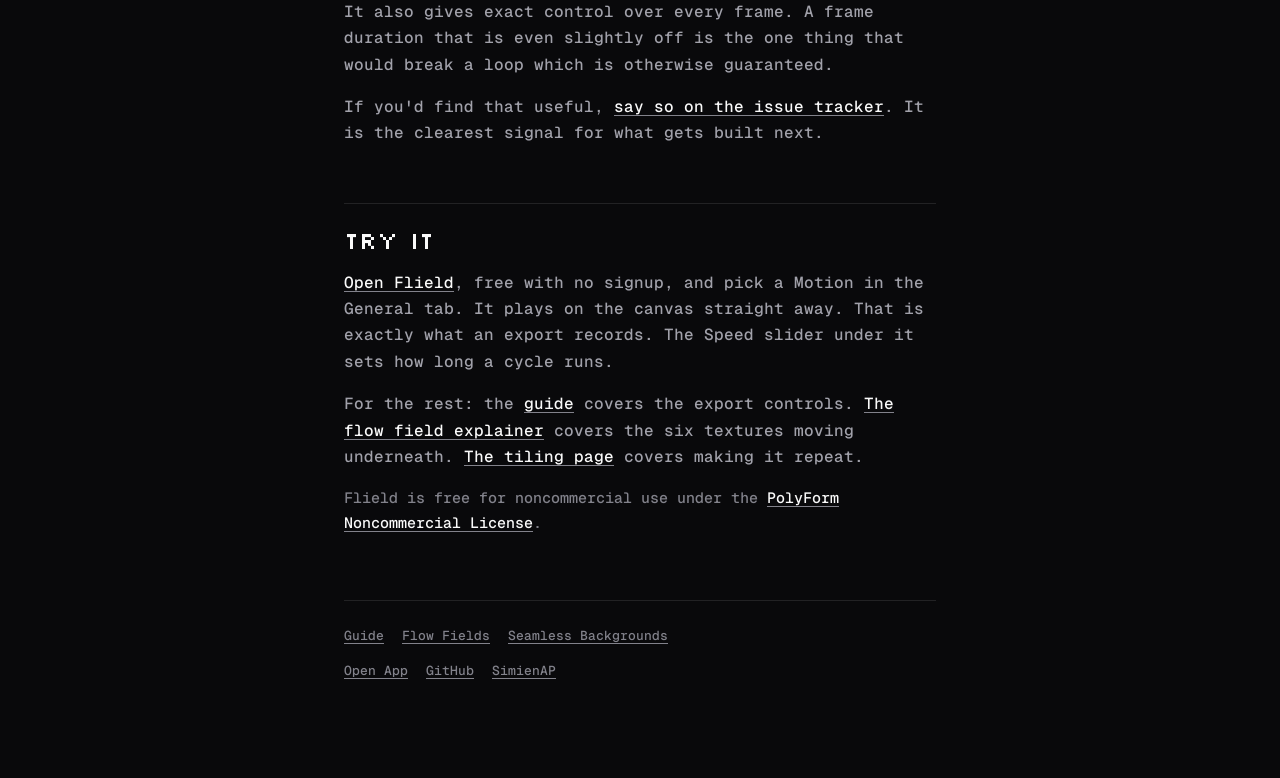
==== commit 9b47b011: "feat: set the brand's type, Silkscreen for titles and Geist Mono for prose The identity pairs Silksc" ====
--- a/animated-backgrounds/index.html
+++ b/animated-backgrounds/index.html
@@ -88,7 +88,7 @@
     ]
   }
   </script>
-  <link rel="stylesheet" href="../guide.css?v=13" />
+  <link rel="stylesheet" href="../guide.css?v=14" />
   <style>
     /* The six motions sit in a two-column grid rather than the shared
        .demo-canvases pair, since they are peers being compared rather
--- a/guide.css
+++ b/guide.css
@@ -1,3 +1,24 @@
+/* The brand's two faces (local/Brand reference, 26 November 2026), served
+   from fonts/ as Latin subsets. Silkscreen is a pixel face: it is set
+   only at multiples of 8px, where every stroke lands on whole pixels, at
+   weight 400 with synthesis off, since a faux bold smears it. A change to
+   a font file bumps its ?v= here and in the other stylesheet. */
+@font-face {
+  font-family: "Silkscreen";
+  src: url("fonts/silkscreen-400.woff2?v=1") format("woff2");
+  font-weight: 400;
+  font-style: normal;
+  font-display: swap;
+}
+
+@font-face {
+  font-family: "Geist Mono";
+  src: url("fonts/geist-mono-500.woff2?v=1") format("woff2");
+  font-weight: 500;
+  font-style: normal;
+  font-display: swap;
+}
+
 /* The guide is a scrolling document, so it can't share style.css: that
    file puts display:flex, height:100vh, and overflow:hidden on body for
    the app's fixed, non-scrolling viewport. What it borrows instead is the
@@ -62,12 +83,16 @@
 
 body {
   margin: 0;
-  font-family: -apple-system, BlinkMacSystemFont, "Segoe UI", Inter, Roboto, sans-serif;
+  /* Sentences are Geist Mono at 500, the brand's face for them. A
+     monospace runs wider than the sans it replaced, so 16px keeps the
+     640px column near 60 characters. */
+  font-family: "Geist Mono", ui-monospace, "SF Mono", Menlo, Consolas, monospace;
+  font-weight: 500;
   -webkit-font-smoothing: antialiased;
   -moz-osx-font-smoothing: grayscale;
   background: var(--bg);
   color: var(--text);
-  font-size: 17px;
+  font-size: 16px;
   line-height: 1.65;
 }
 
@@ -131,7 +156,11 @@
 
 .wordmark-page {
   color: var(--text-subtle);
-  font-weight: 500;
+  font-family: "Silkscreen", ui-monospace, monospace;
+  font-size: 16px;
+  font-weight: 400;
+  font-synthesis: none;
+  letter-spacing: 0;
 }
 
 .sr-only {
@@ -208,6 +237,10 @@
 h1, h2, h3 {
   /* Short blocks, so even line lengths matter more than orphan avoidance. */
   text-wrap: balance;
+  font-family: "Silkscreen", ui-monospace, monospace;
+  font-weight: 400;
+  font-synthesis: none;
+  letter-spacing: 0;
 }
 
 /* The header is sticky, so an anchor jump would otherwise park the heading
@@ -230,9 +263,8 @@
 }
 
 h1 {
-  font-size: clamp(30px, 5vw, 40px);
-  line-height: 1.15;
-  letter-spacing: -0.02em;
+  font-size: 40px;
+  line-height: 1.2;
   margin: 56px 0 14px;
 }
 
@@ -244,16 +276,16 @@
 }
 
 h2 {
-  font-size: 25px;
-  letter-spacing: -0.015em;
+  font-size: 24px;
+  line-height: 1.33;
   margin: 56px 0 14px;
   padding-top: 20px;
   border-top: 1px solid var(--border);
 }
 
 h3 {
-  font-size: 18px;
-  letter-spacing: -0.01em;
+  font-size: 16px;
+  line-height: 1.5;
   margin: 34px 0 10px;
 }
 
@@ -499,13 +531,32 @@
   th, td {
     padding: 10px 10px;
   }
+  /* Silkscreen runs about 30px a letter at 40px, so a long word in a
+     title fills a phone's column. One step down the 8px scale. */
+  h1 {
+    font-size: 32px;
+  }
 }
 
 th {
   background: var(--well);
   color: var(--text);
-  font-weight: 600;
+  /* Geist Mono is served at 500 only, so a heavier weight here was a
+     synthesized bold, wider and smeared. The fill and the text color
+     mark the header row. */
+  font-weight: 500;
   white-space: nowrap;
+}
+
+/* Below the base rule, not in the phone block above: that block comes
+   first in the file, so its override lost to this nowrap. Geist Mono
+   runs wider than the sans these tables were fitted to: "What it does
+   with the field" on one line needs 247px of a 342px column, and the
+   table overflowed by 17px. */
+@media (max-width: 480px) {
+  th {
+    white-space: normal;
+  }
 }
 
 tr:last-child td {
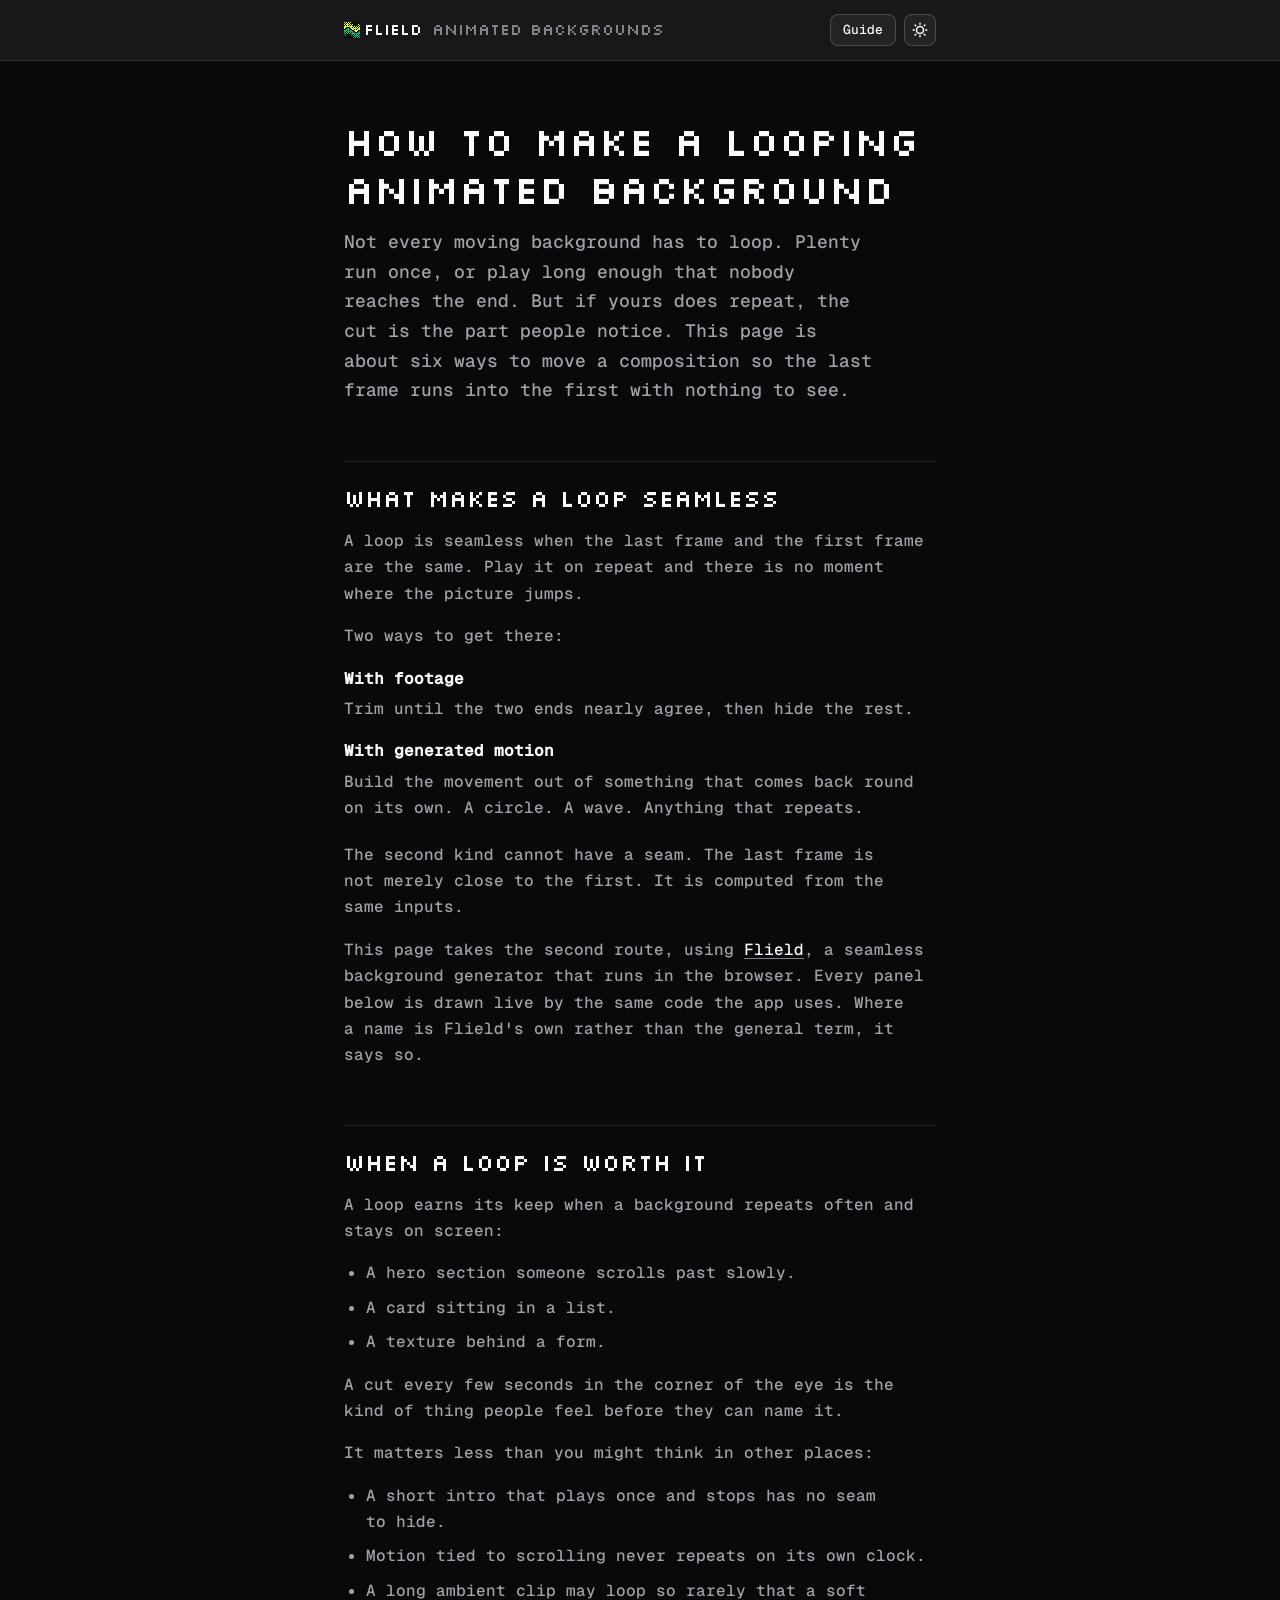
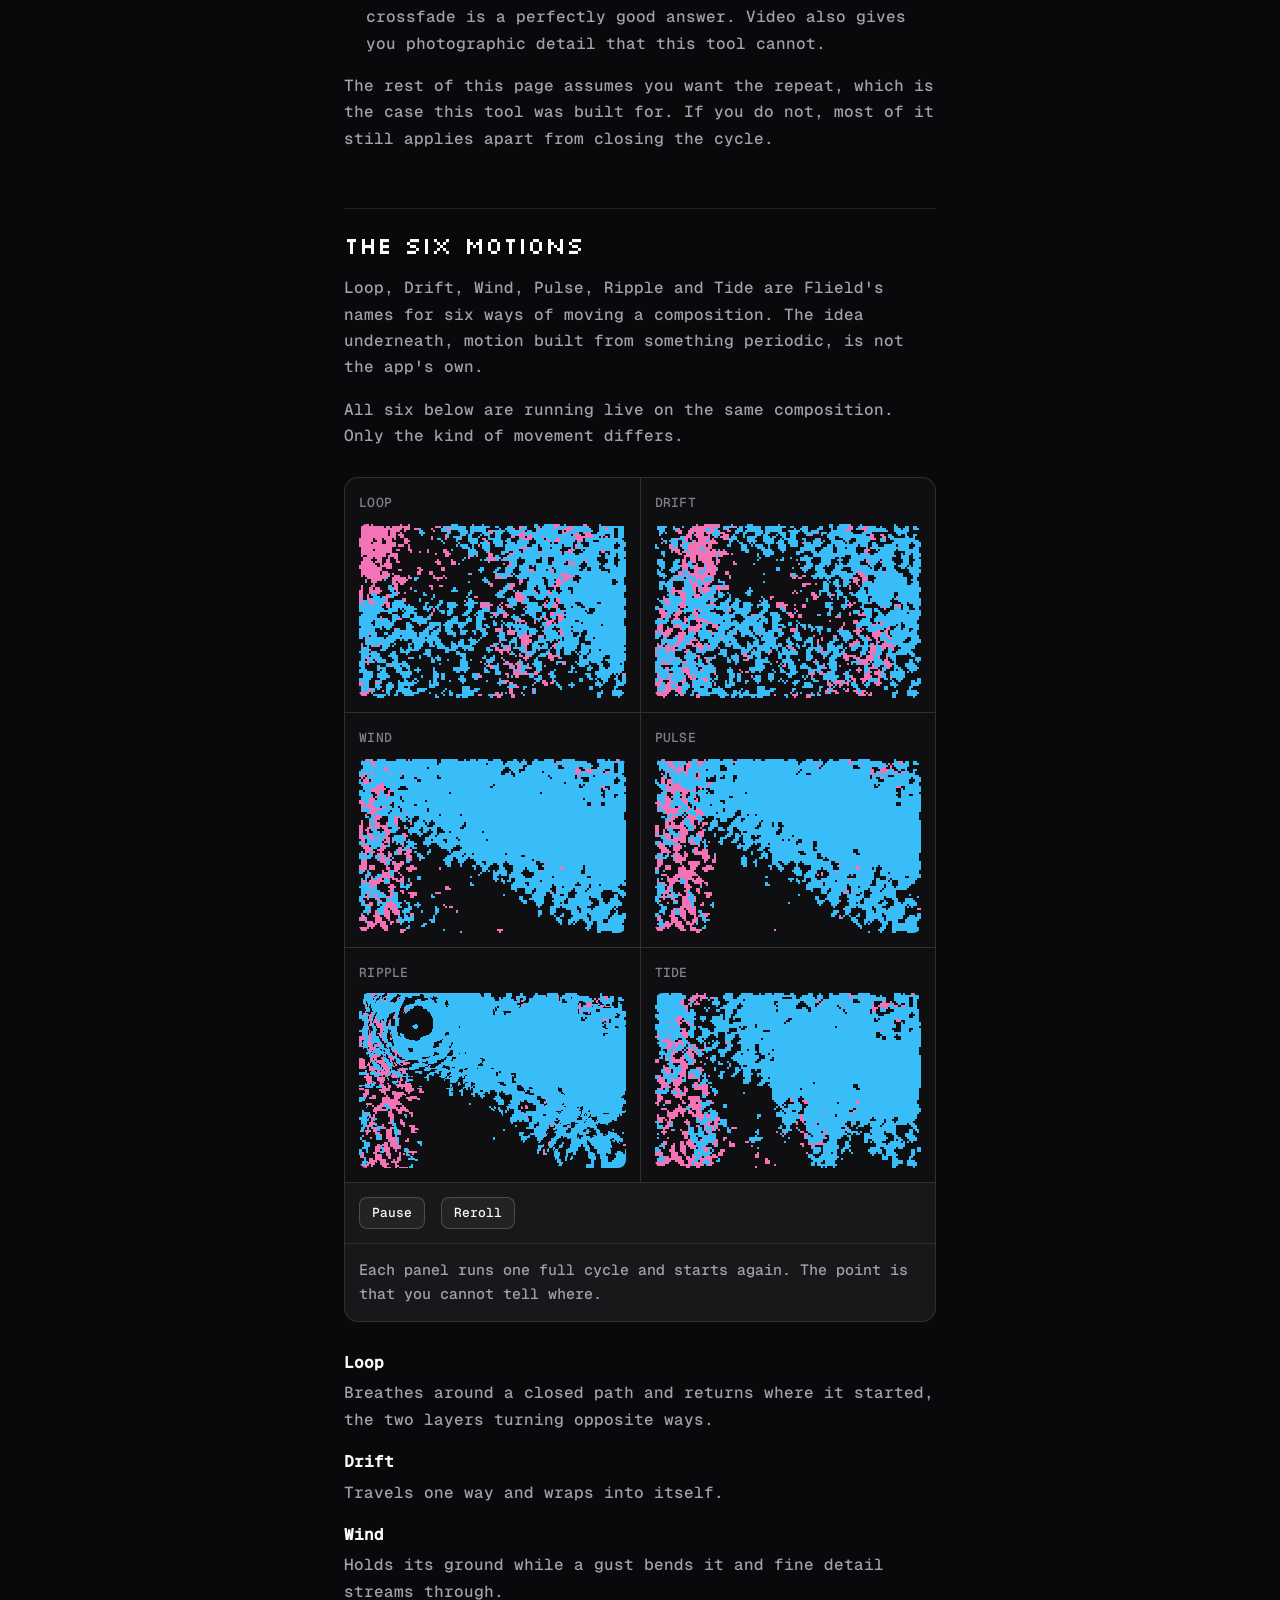
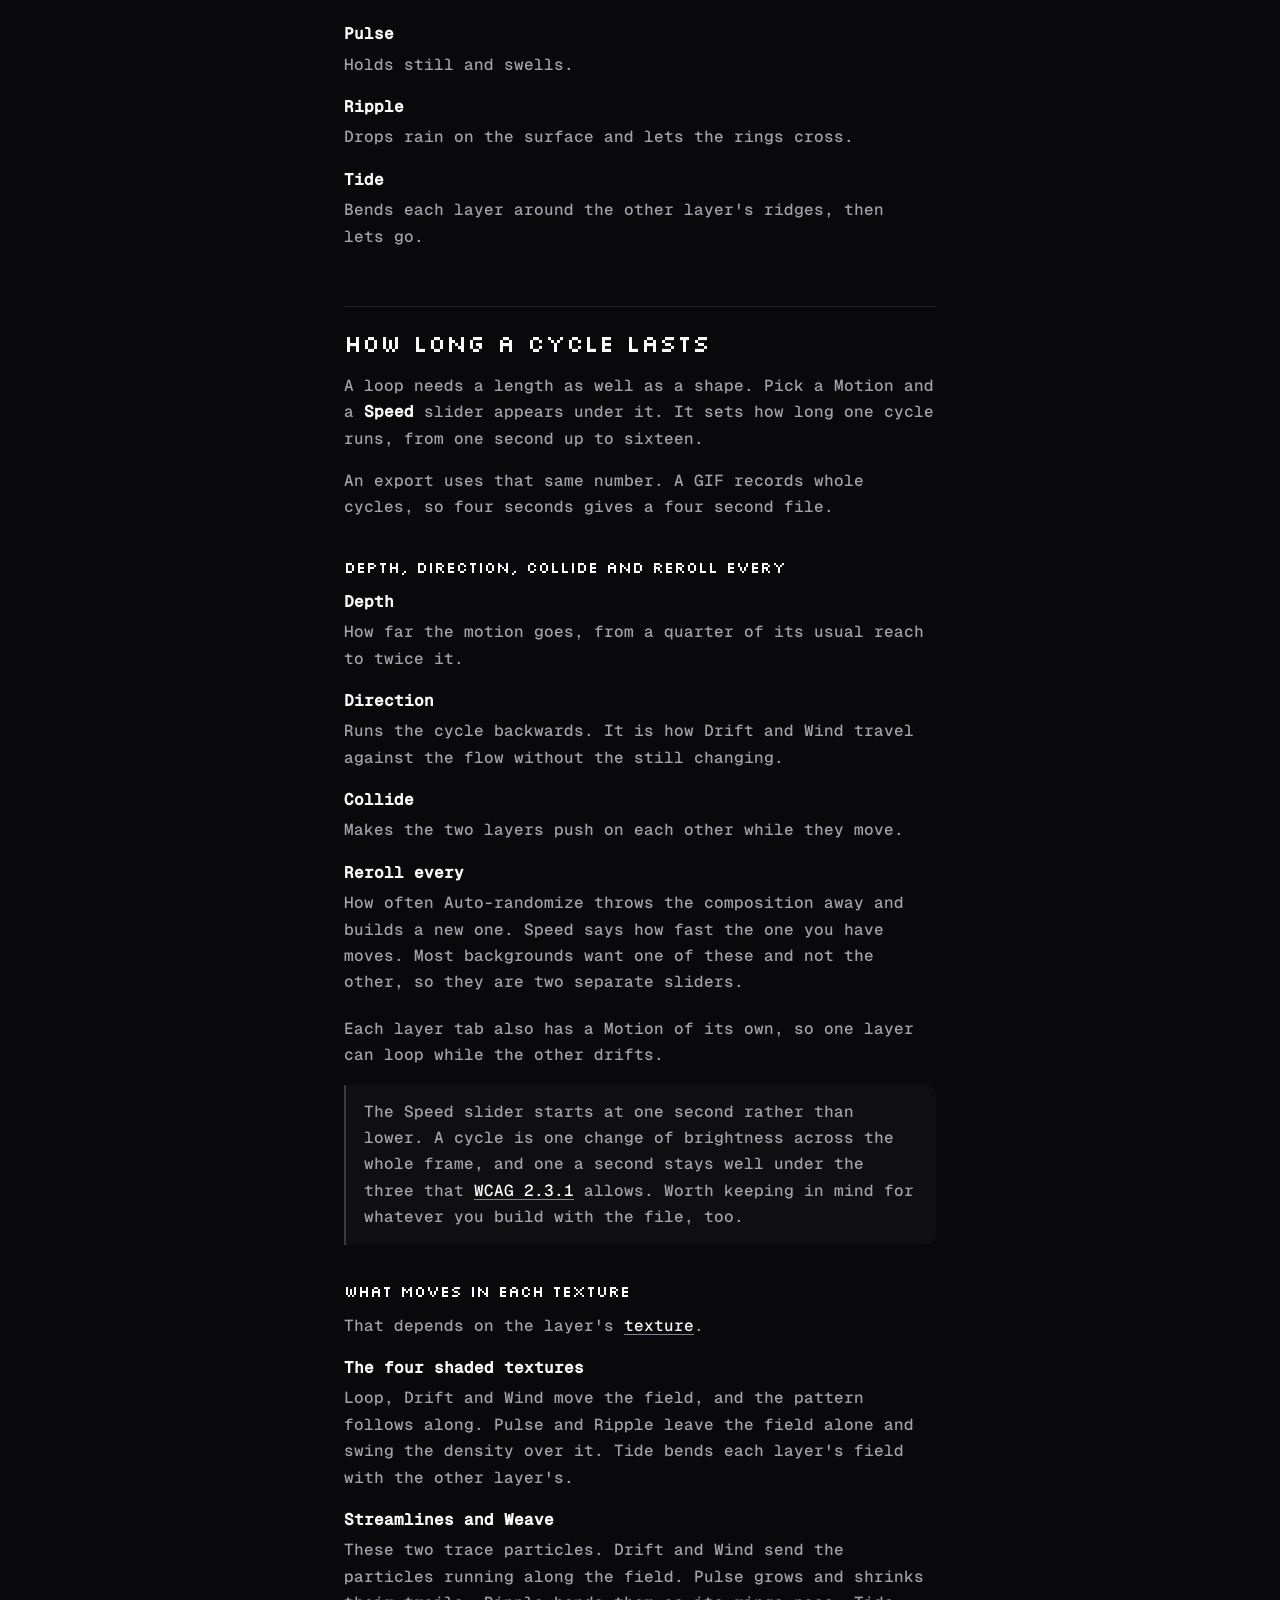
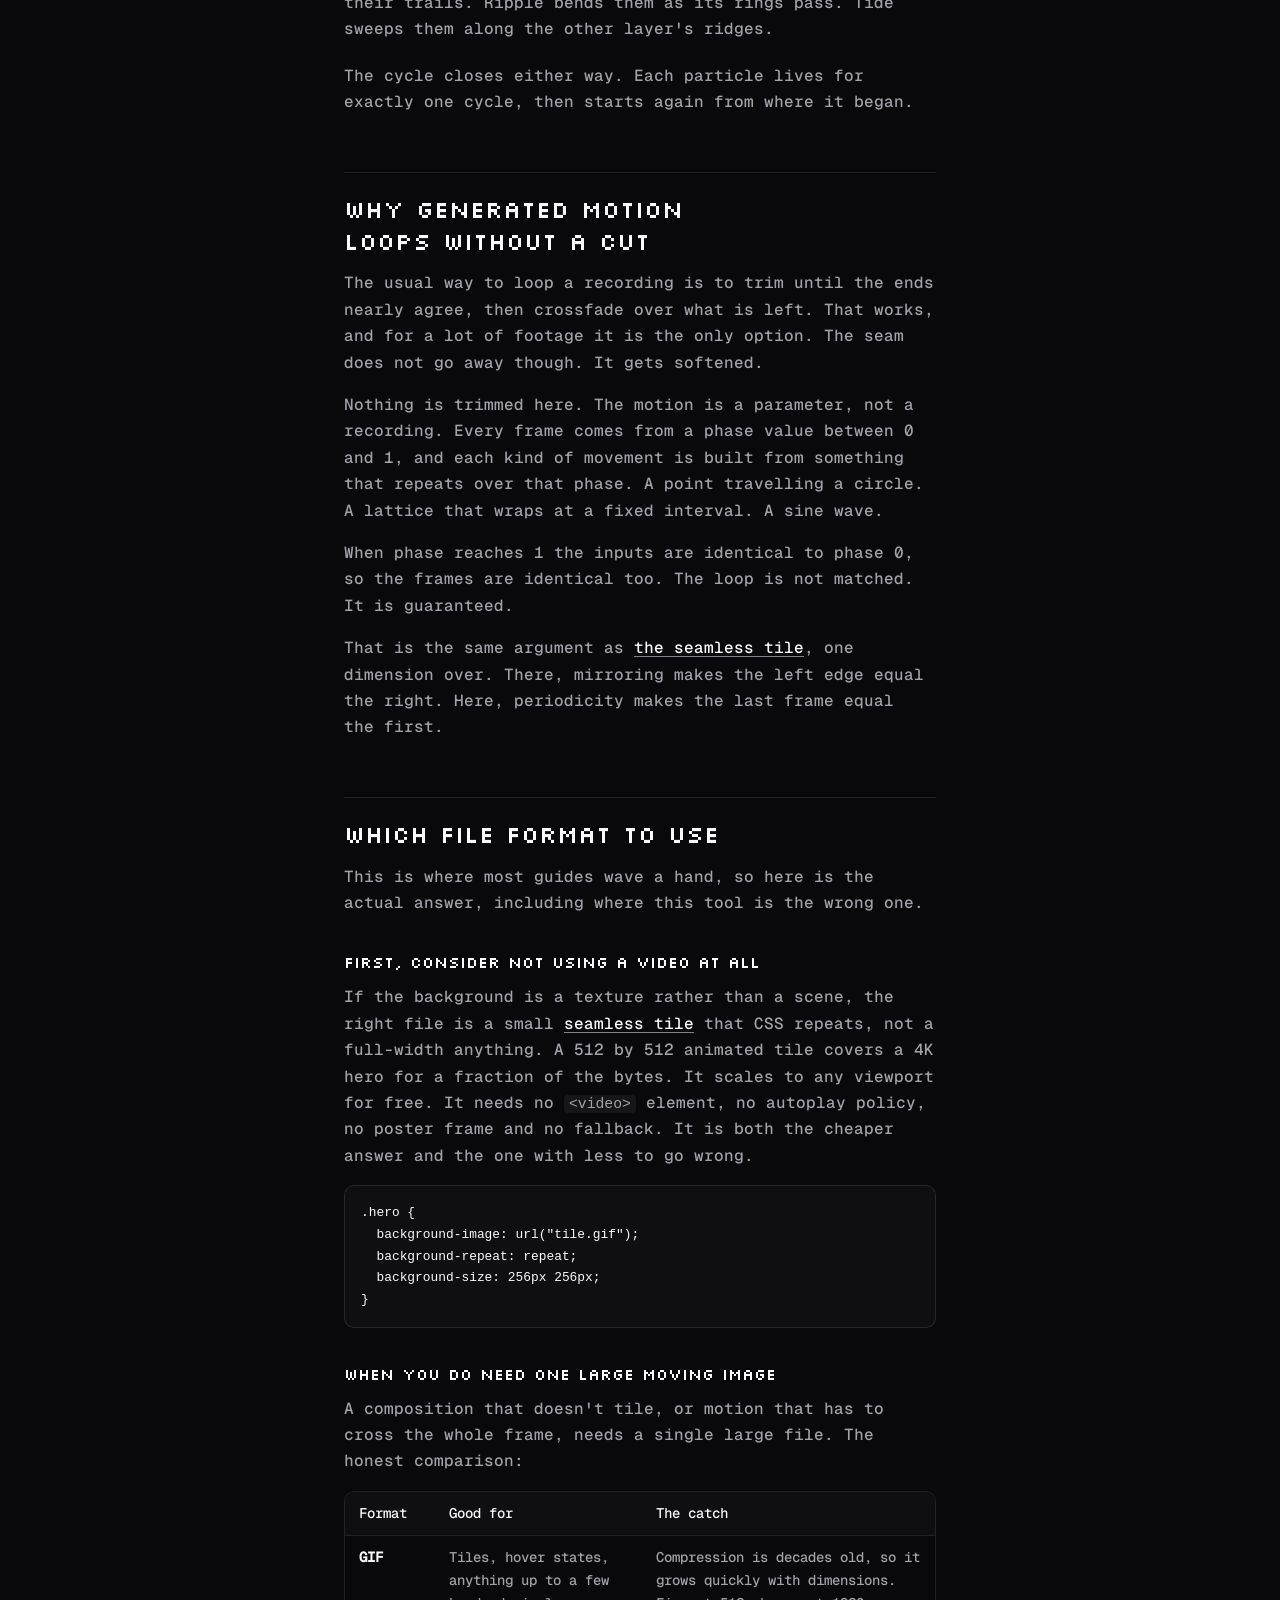
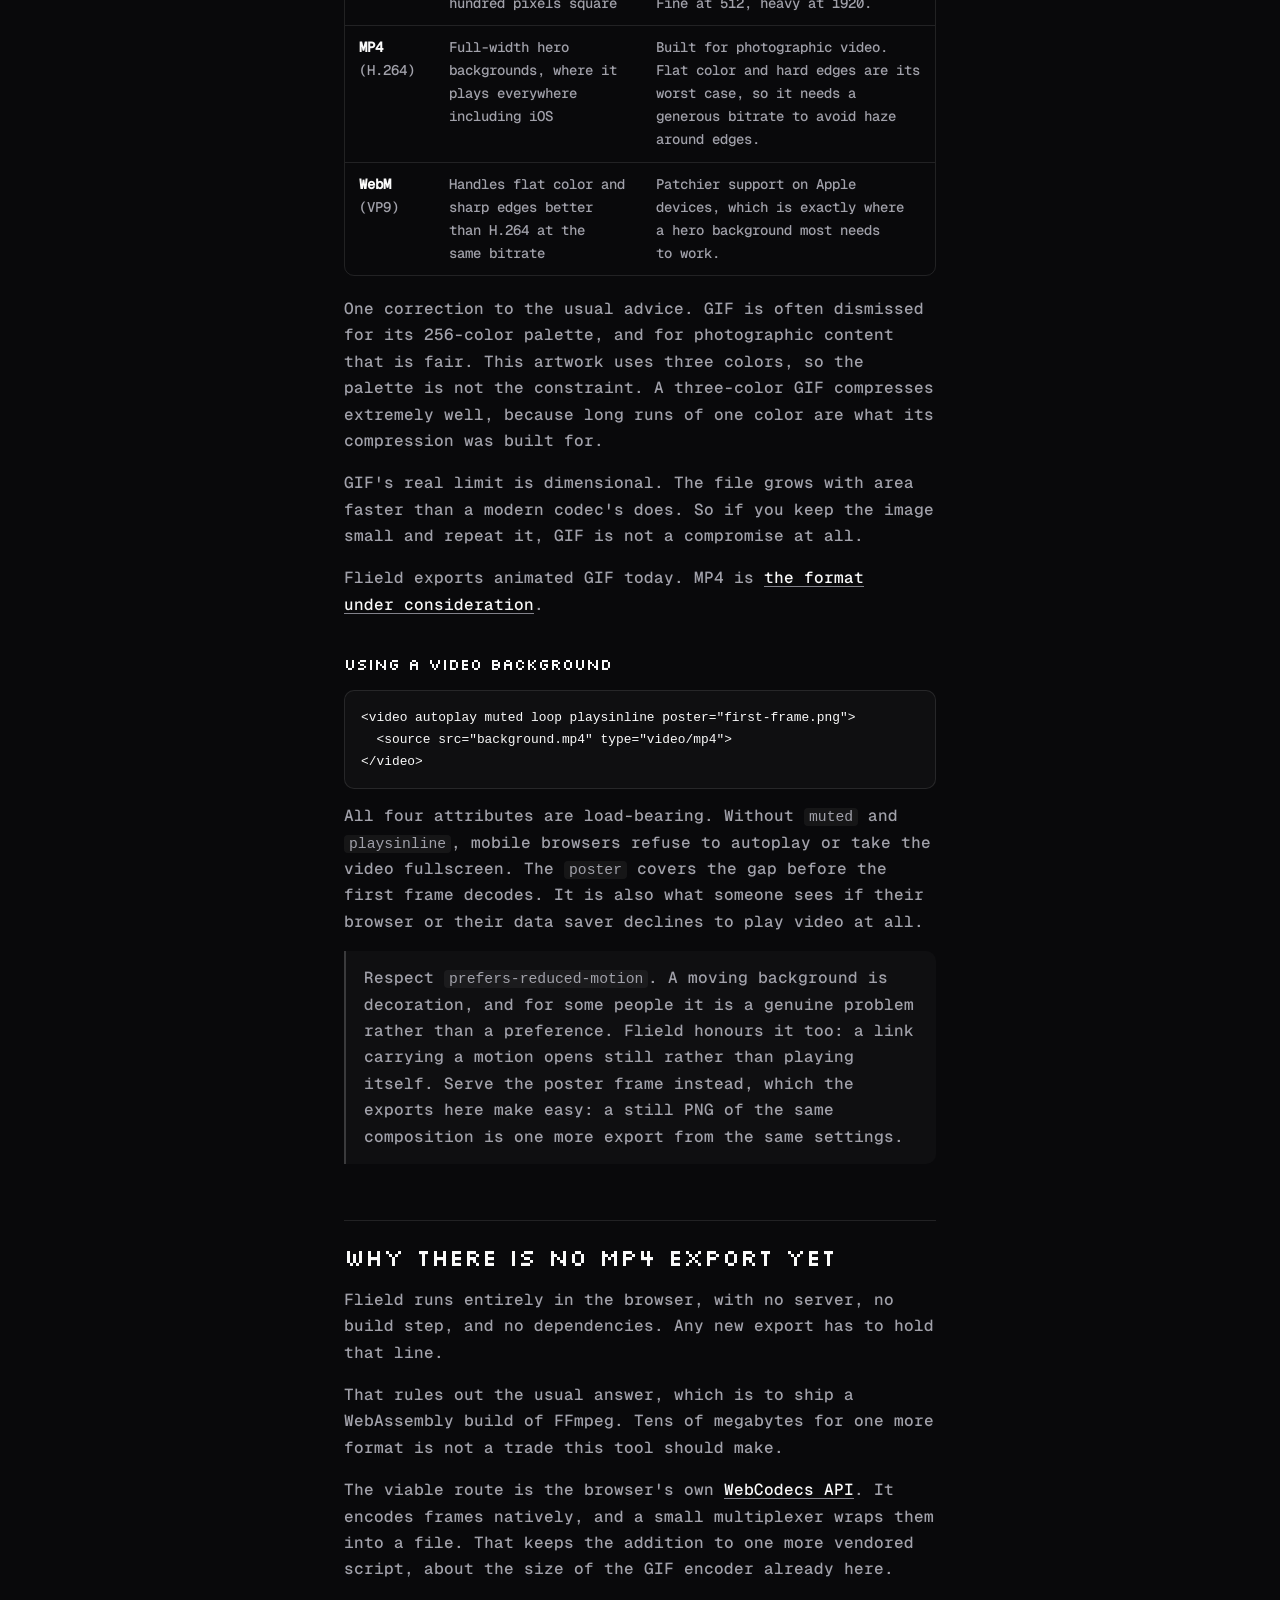
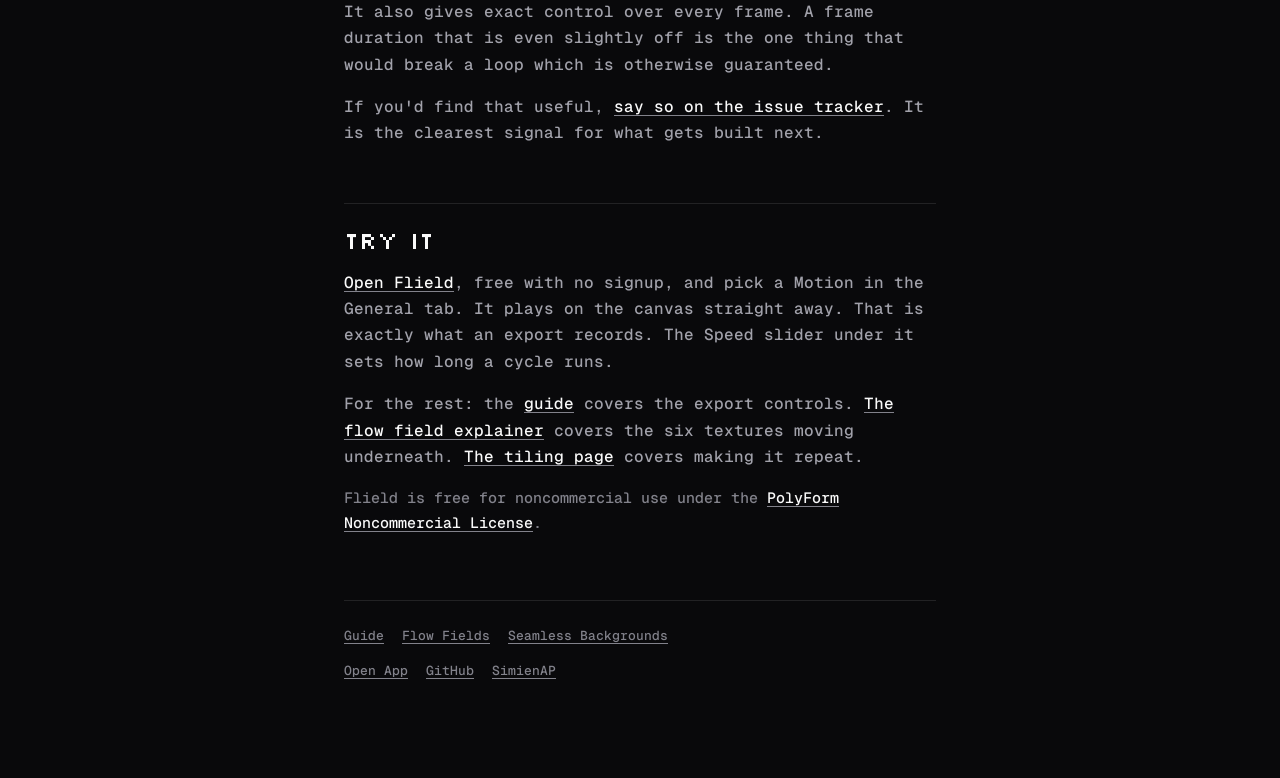
==== commit fe7b048d: "fix: align the page name with the logotype; the strip's mark rests in gray The owner's review of the" ====
--- a/animated-backgrounds/index.html
+++ b/animated-backgrounds/index.html
@@ -88,7 +88,7 @@
     ]
   }
   </script>
-  <link rel="stylesheet" href="../guide.css?v=14" />
+  <link rel="stylesheet" href="../guide.css?v=15" />
   <style>
     /* The six motions sit in a two-column grid rather than the shared
        .demo-canvases pair, since they are peers being compared rather
--- a/guide.css
+++ b/guide.css
@@ -142,9 +142,12 @@
   display: inline-flex;
   align-items: center;
   gap: 12px;
-  font-size: 18px;
-  font-weight: 650;
-  letter-spacing: -0.01em;
+  /* One 16px line, the lockup's own height, so the row centers on whole
+     pixels: in the page's 1.65 line height it landed at y 22.19 and the
+     page name's Silkscreen blurred across the fraction. */
+  height: 16px;
+  line-height: 16px;
+  font-size: 16px;
   color: var(--text);
   text-decoration: none;
 }
@@ -155,6 +158,13 @@
 }
 
 .wordmark-page {
+  /* Silkscreen's ascent puts its capitals 1px below the logotype's in a
+     16px line; raised to share the logotype's top and baseline. */
+  position: relative;
+  top: -1px;
+  display: block;
+  height: 16px;
+  line-height: 16px;
   color: var(--text-subtle);
   font-family: "Silkscreen", ui-monospace, monospace;
   font-size: 16px;
@@ -357,6 +367,10 @@
    menu hangs off the button without any measuring in script. */
 .nav-toc {
   position: relative;
+  /* Flex, so its height is its button's 32px. As a block it held the
+     button in a text line box 32.39px tall, which made the header
+     60.39px and set the lockup and the page name on a fractional y. */
+  display: flex;
 }
 
 .btn-icon {
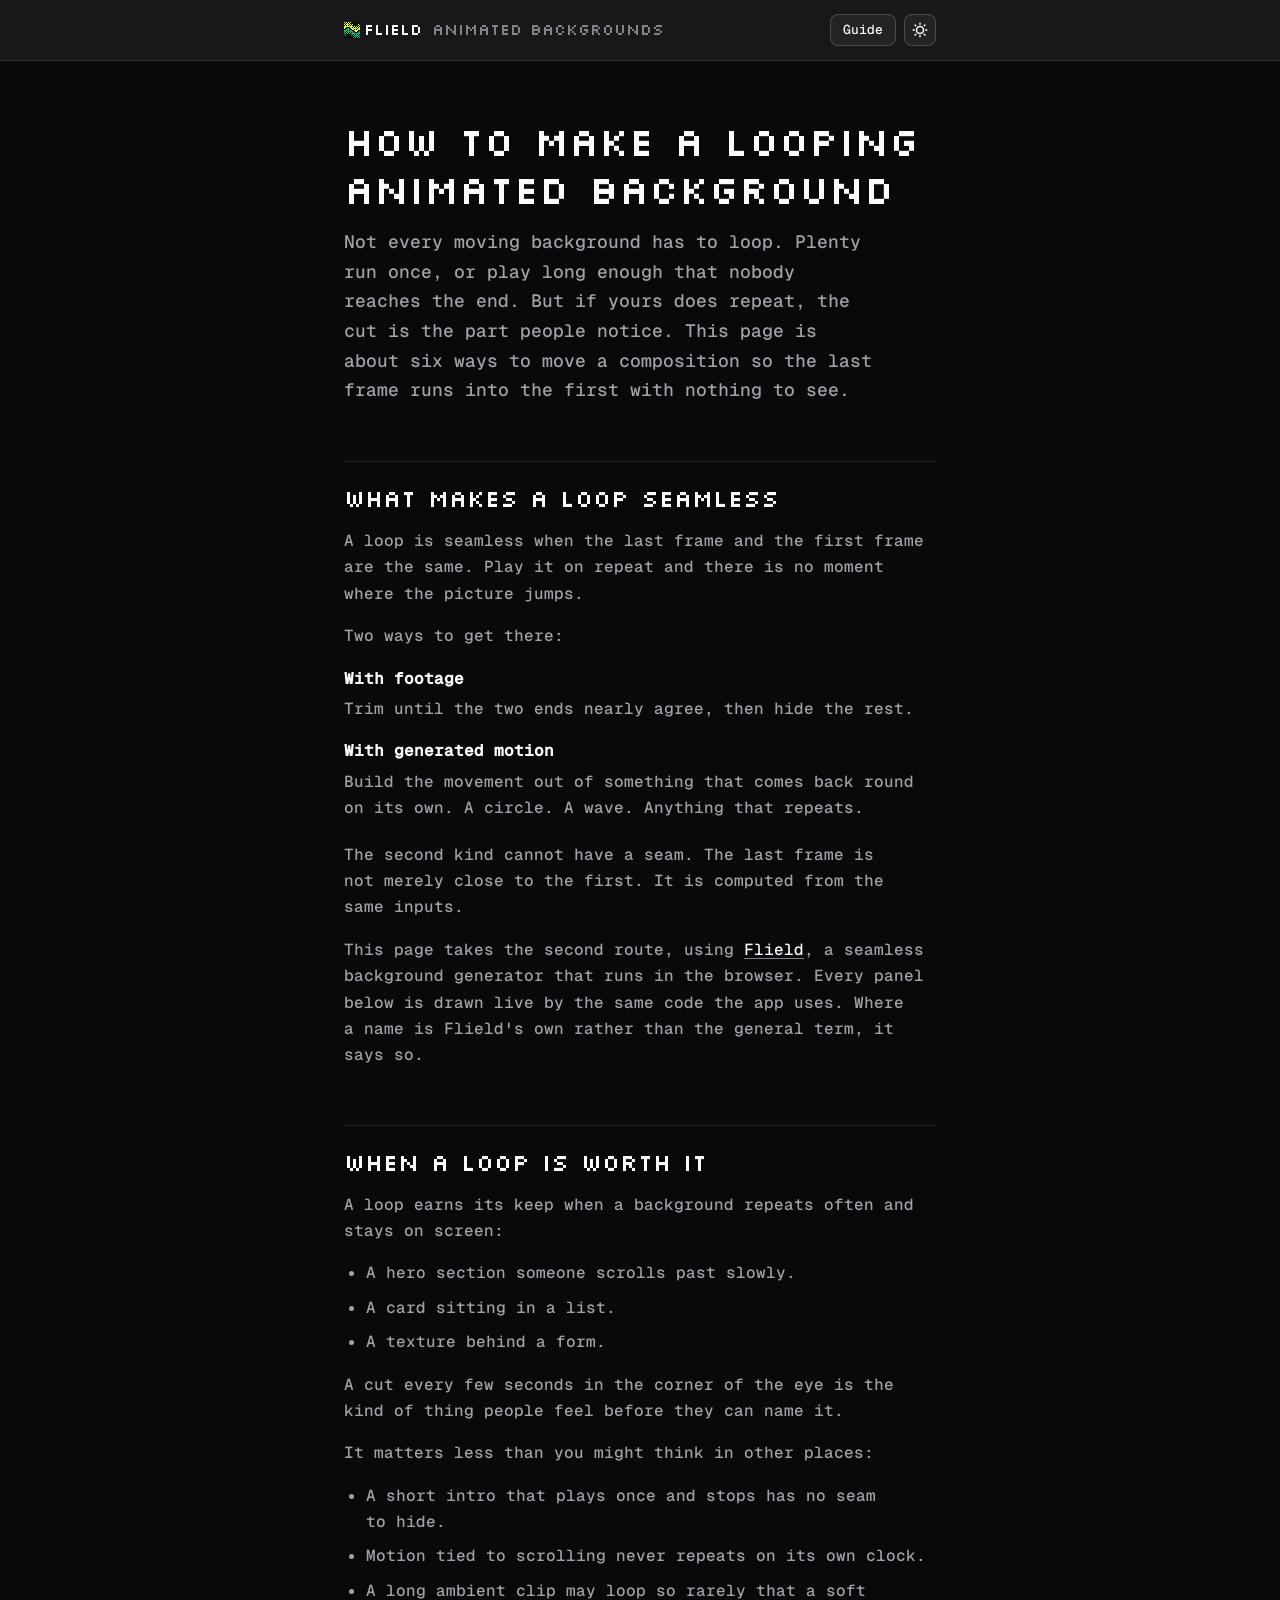
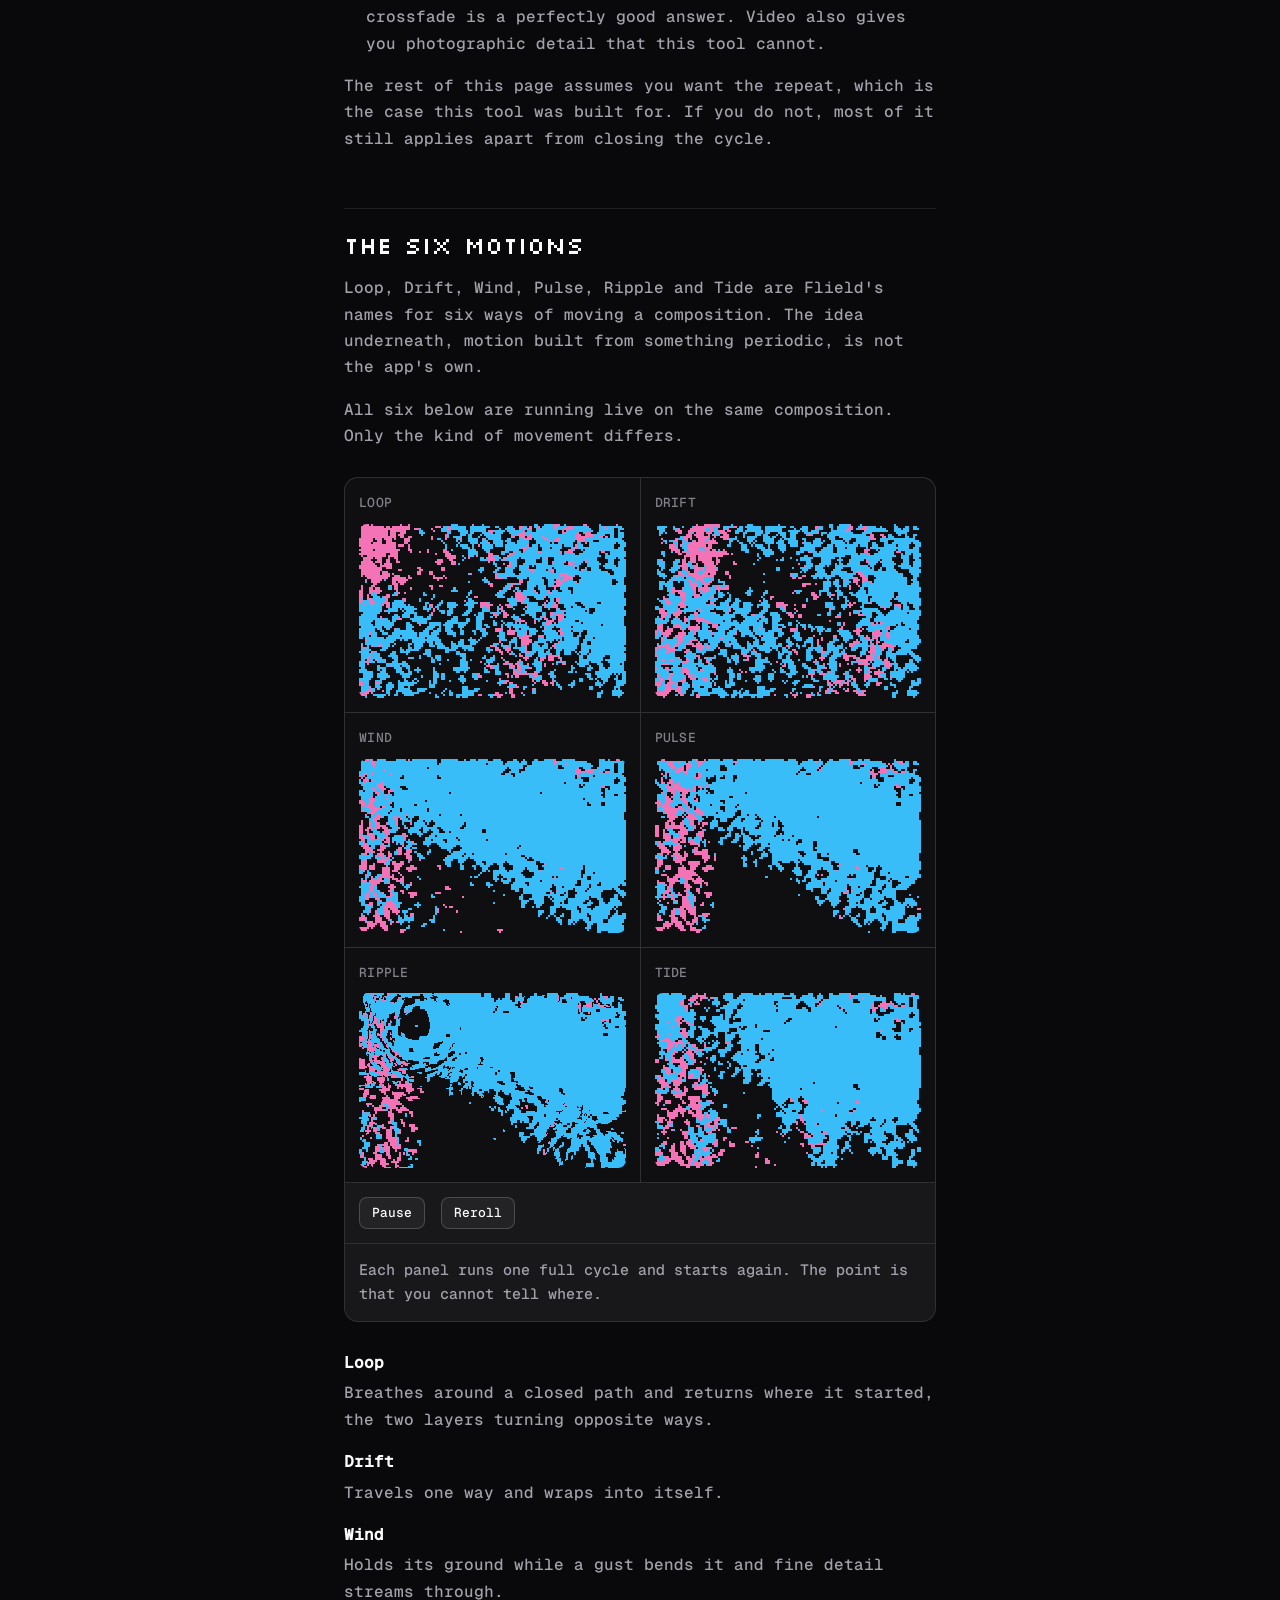
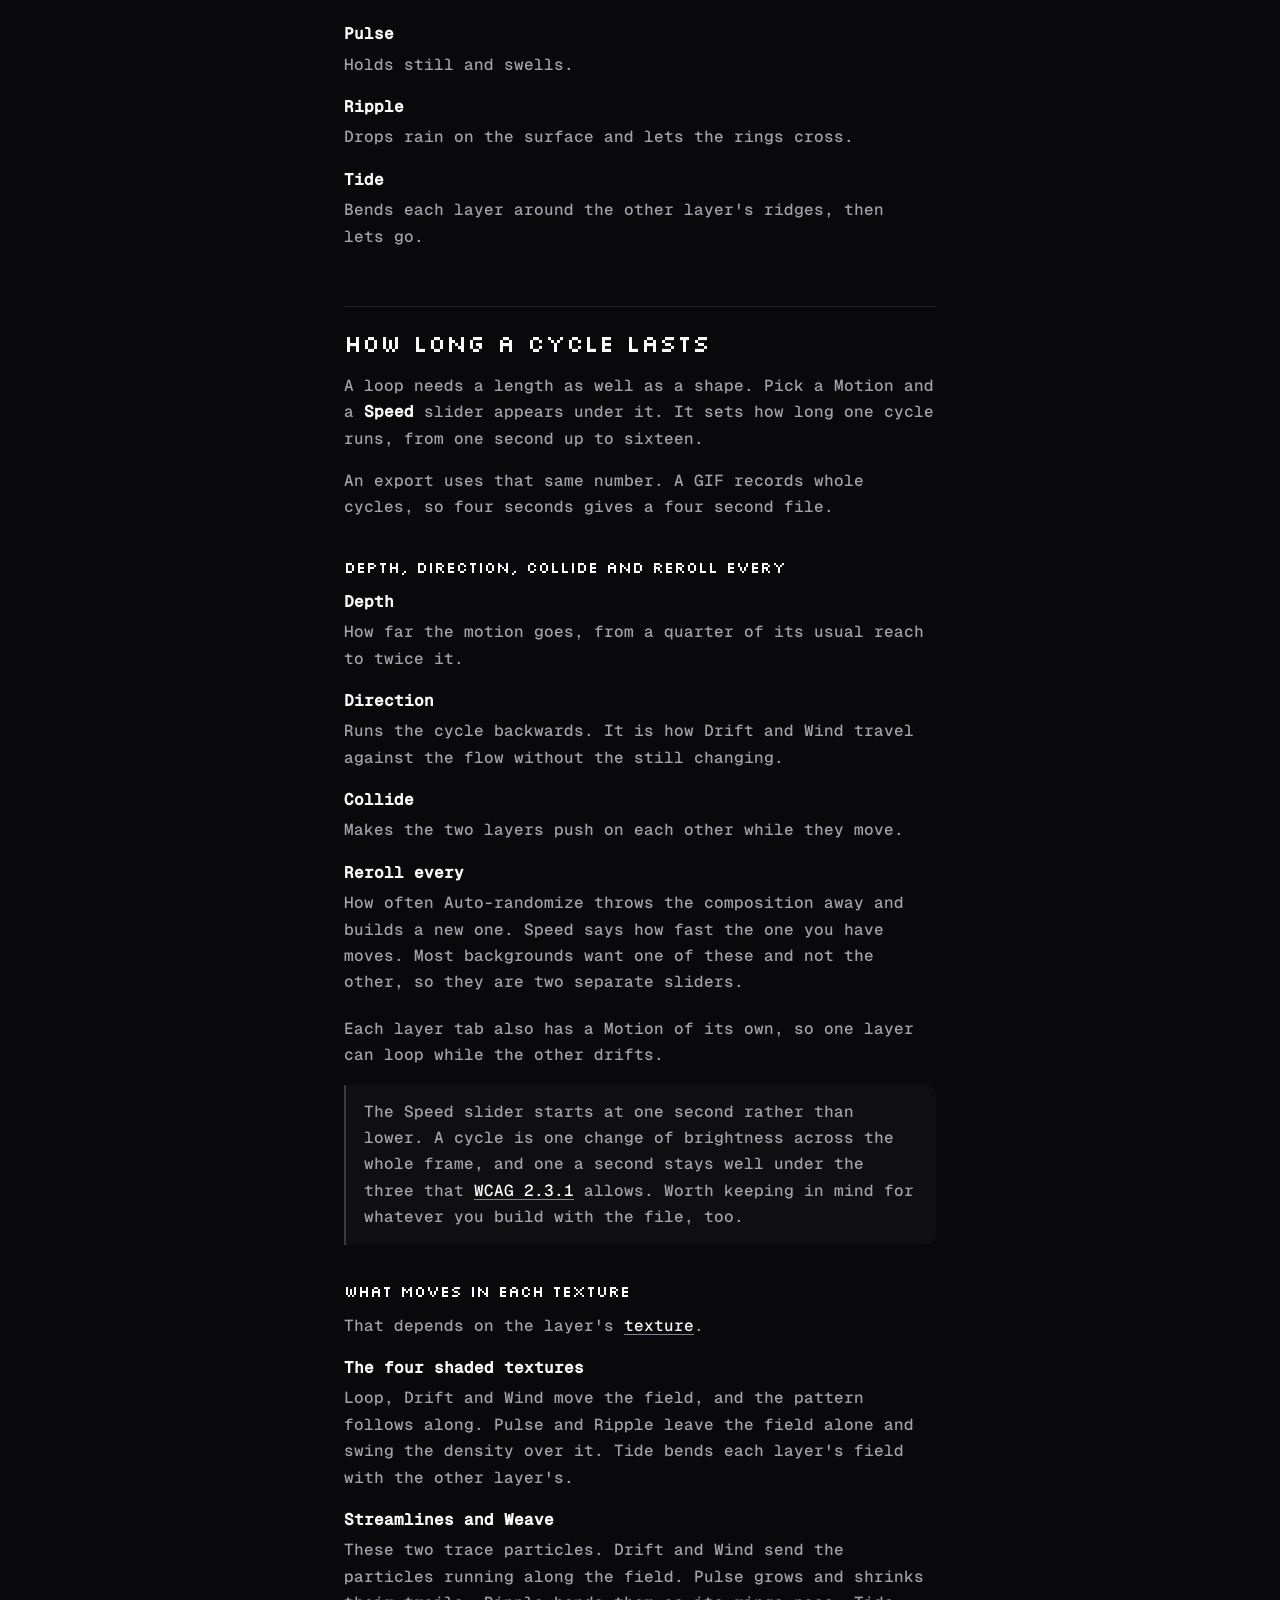
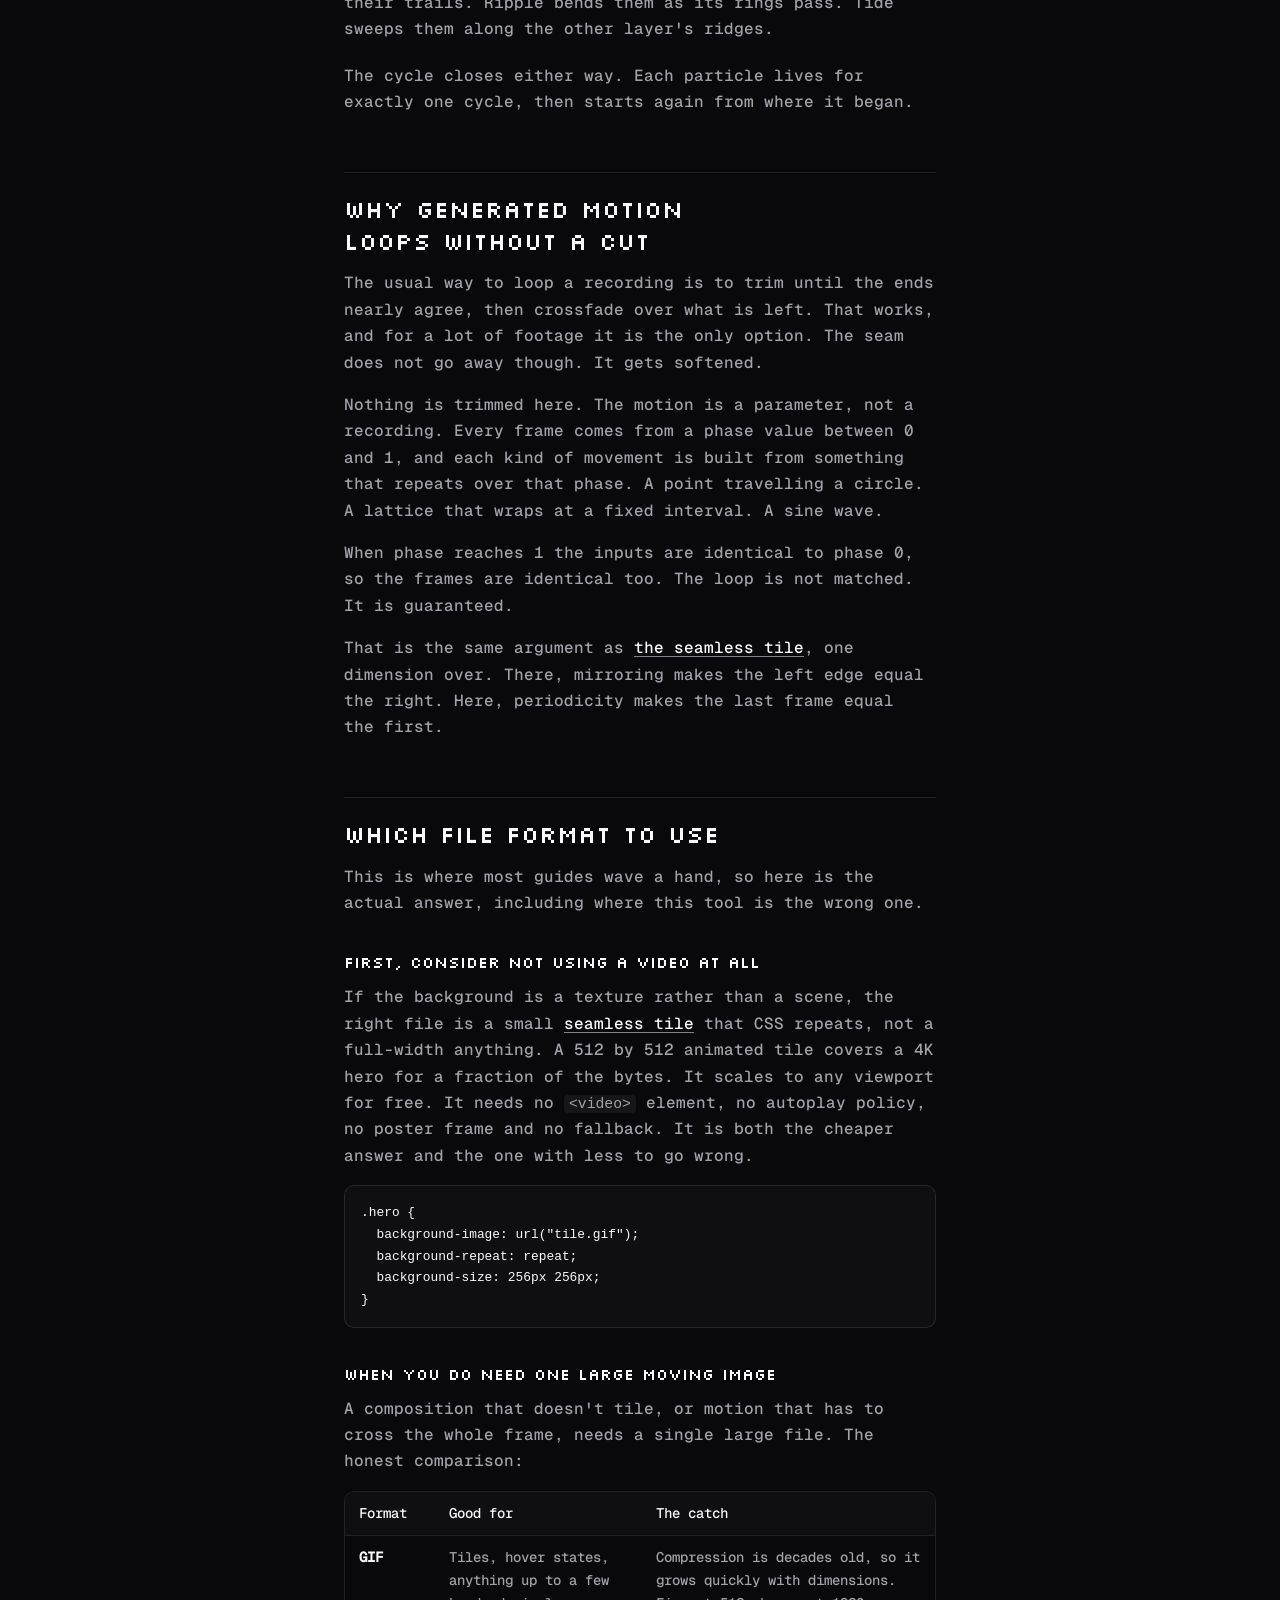
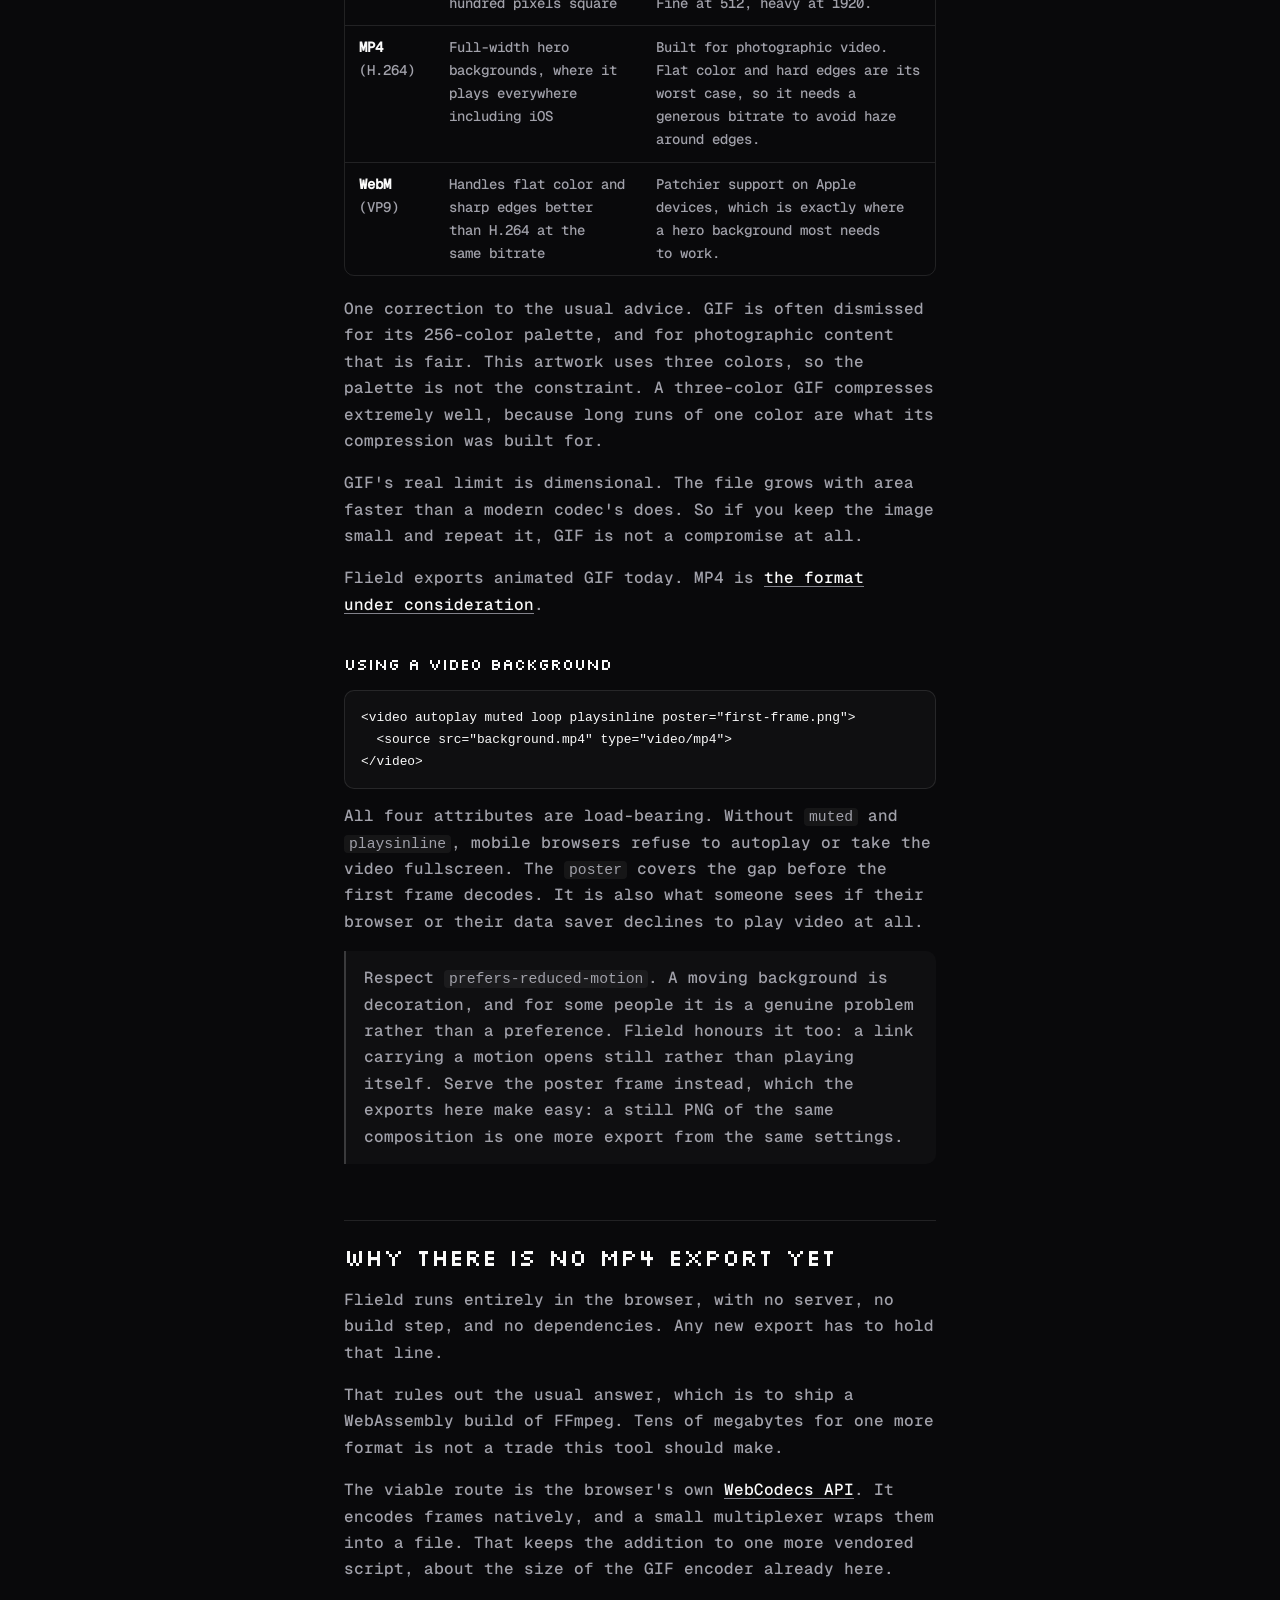
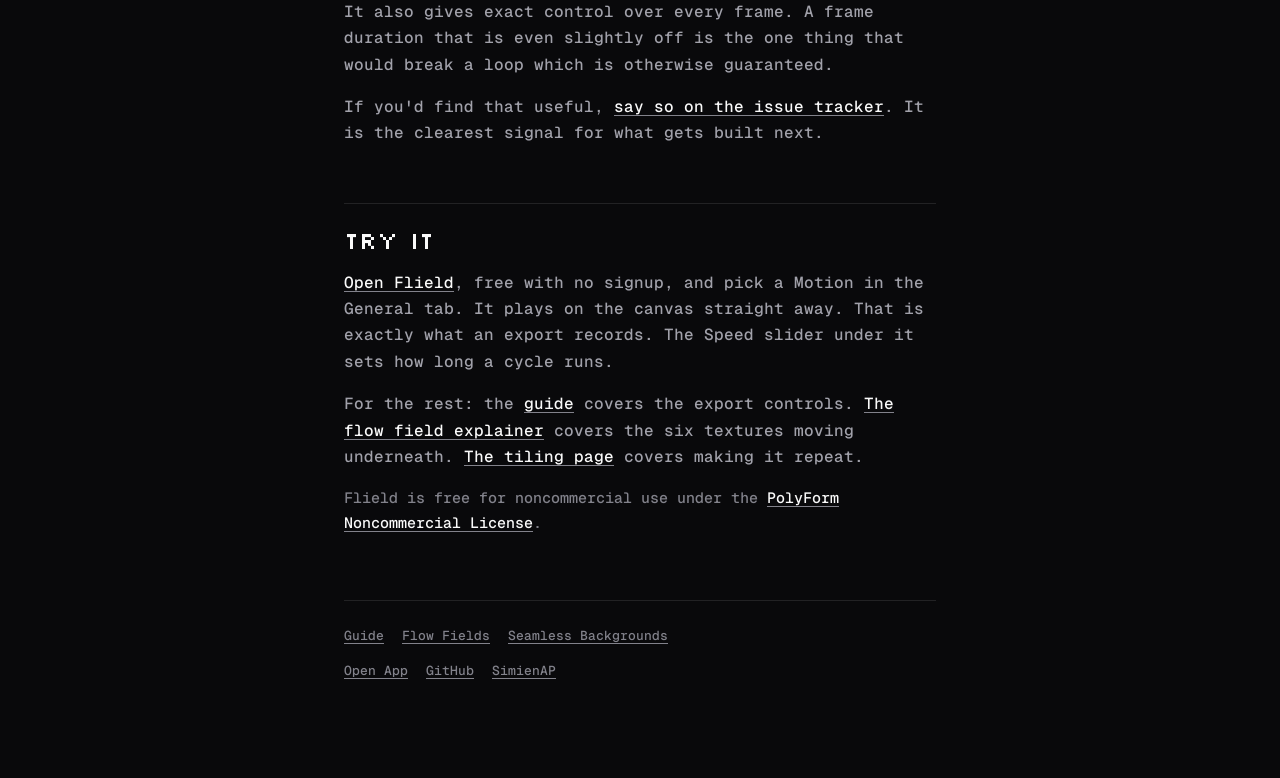
==== commit cd5c8d7c: "docs: recapture the product screenshot on the owner's composition The screenshot still showed the ol" ====
--- a/animated-backgrounds/index.html
+++ b/animated-backgrounds/index.html
@@ -31,14 +31,14 @@
   <meta property="og:site_name" content="Flield" />
   <meta property="og:title" content="How to make a looping animated background for a website" />
   <meta property="og:description" content="Six kinds of motion that return to their first frame with no cut, when a seamless loop is worth it, and which file format a hero background wants." />
-  <meta property="og:image" content="https://flield.com/screenshot.png?v=8" />
+  <meta property="og:image" content="https://flield.com/screenshot.png?v=9" />
   <meta property="og:image:width" content="1200" />
   <meta property="og:image:height" content="900" />
   <meta property="og:image:alt" content="A generated three-color composition in Flield" />
   <meta name="twitter:card" content="summary_large_image" />
   <meta name="twitter:title" content="How to make a looping animated background for a website" />
   <meta name="twitter:description" content="Six kinds of motion that return to their first frame with no cut, when a seamless loop is worth it, and which file format a hero background wants." />
-  <meta name="twitter:image" content="https://flield.com/screenshot.png?v=8" />
+  <meta name="twitter:image" content="https://flield.com/screenshot.png?v=9" />
 
   <!-- TechArticle, matching the guide and the other explainers, with the
        same about/@id pointing at the app node so a crawler reads one
@@ -54,7 +54,7 @@
     "mainEntityOfPage": "https://flield.com/animated-backgrounds/",
     "about": { "@id": "https://flield.com/#app" },
     "inLanguage": "en",
-    "image": "https://flield.com/screenshot.png?v=8",
+    "image": "https://flield.com/screenshot.png?v=9",
     "datePublished": "2026-09-13",
     "dateModified": "2026-11-26",
     "proficiencyLevel": "Beginner",
